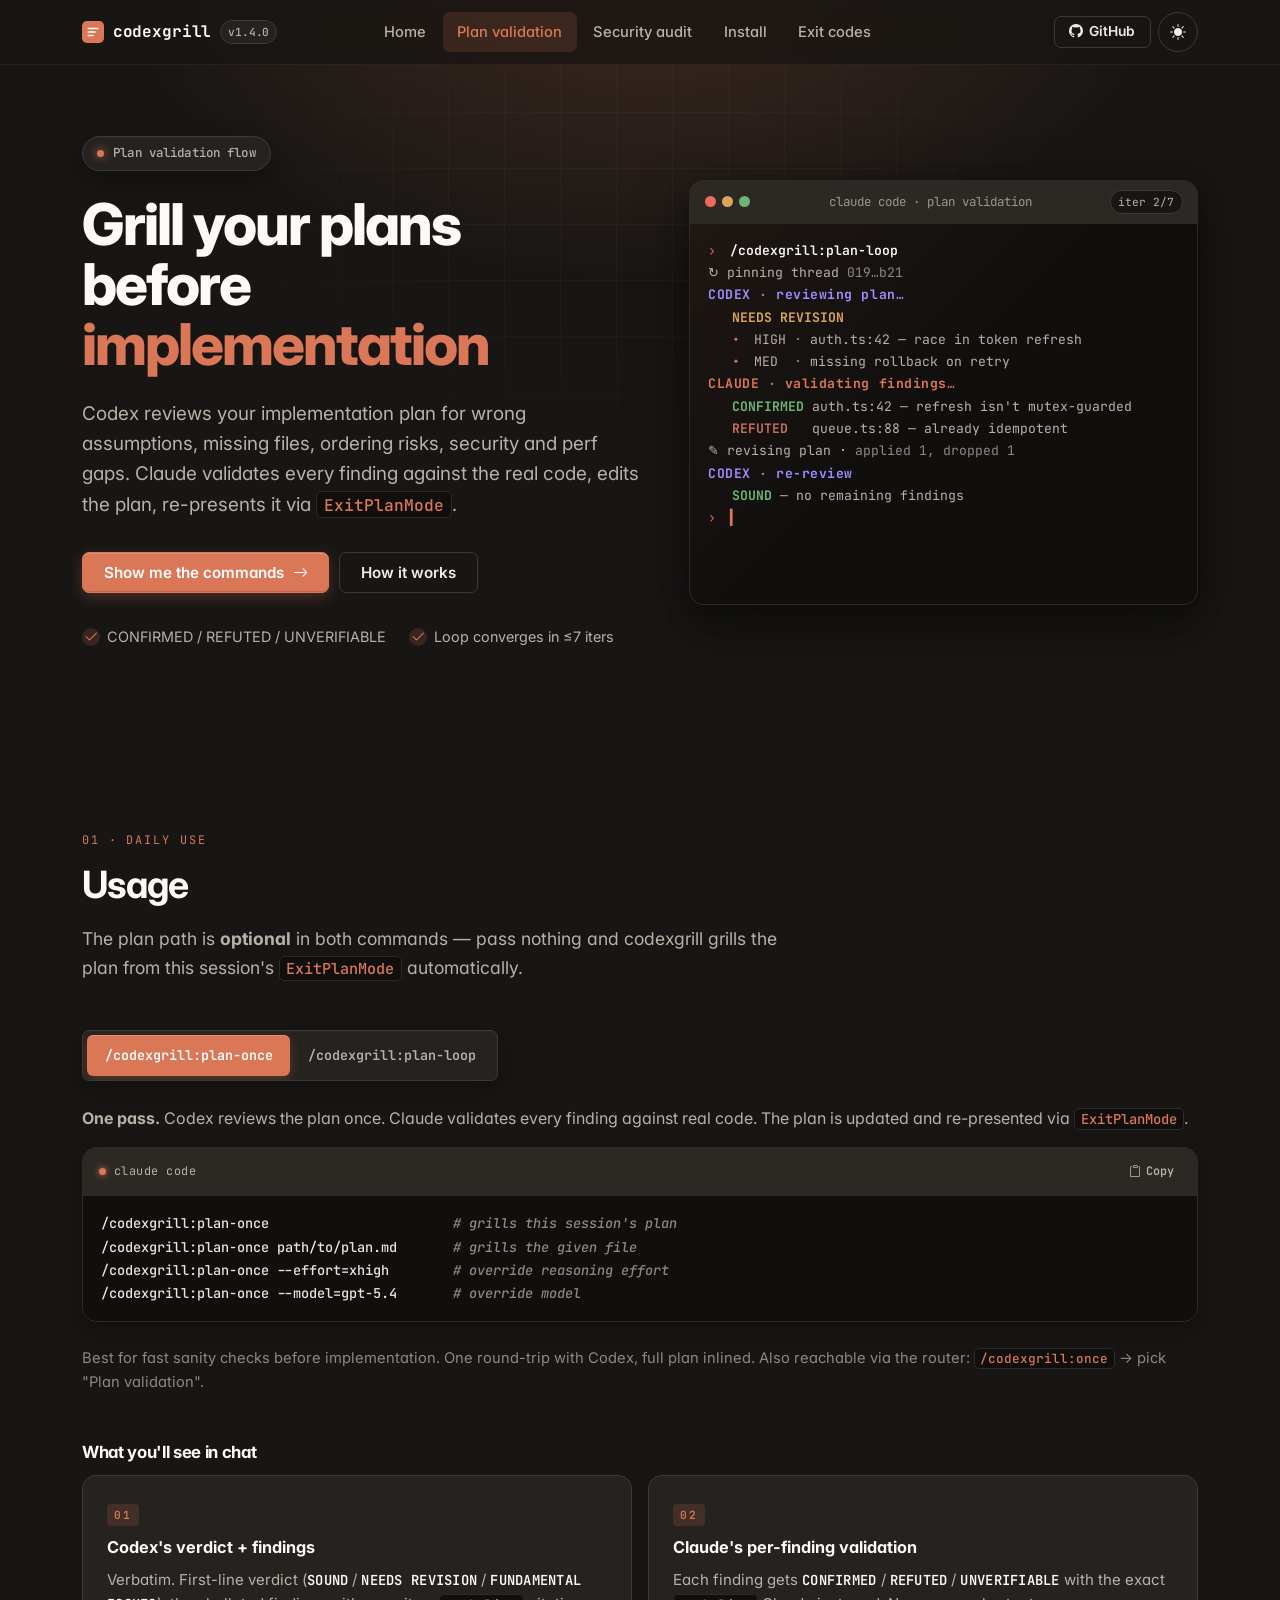
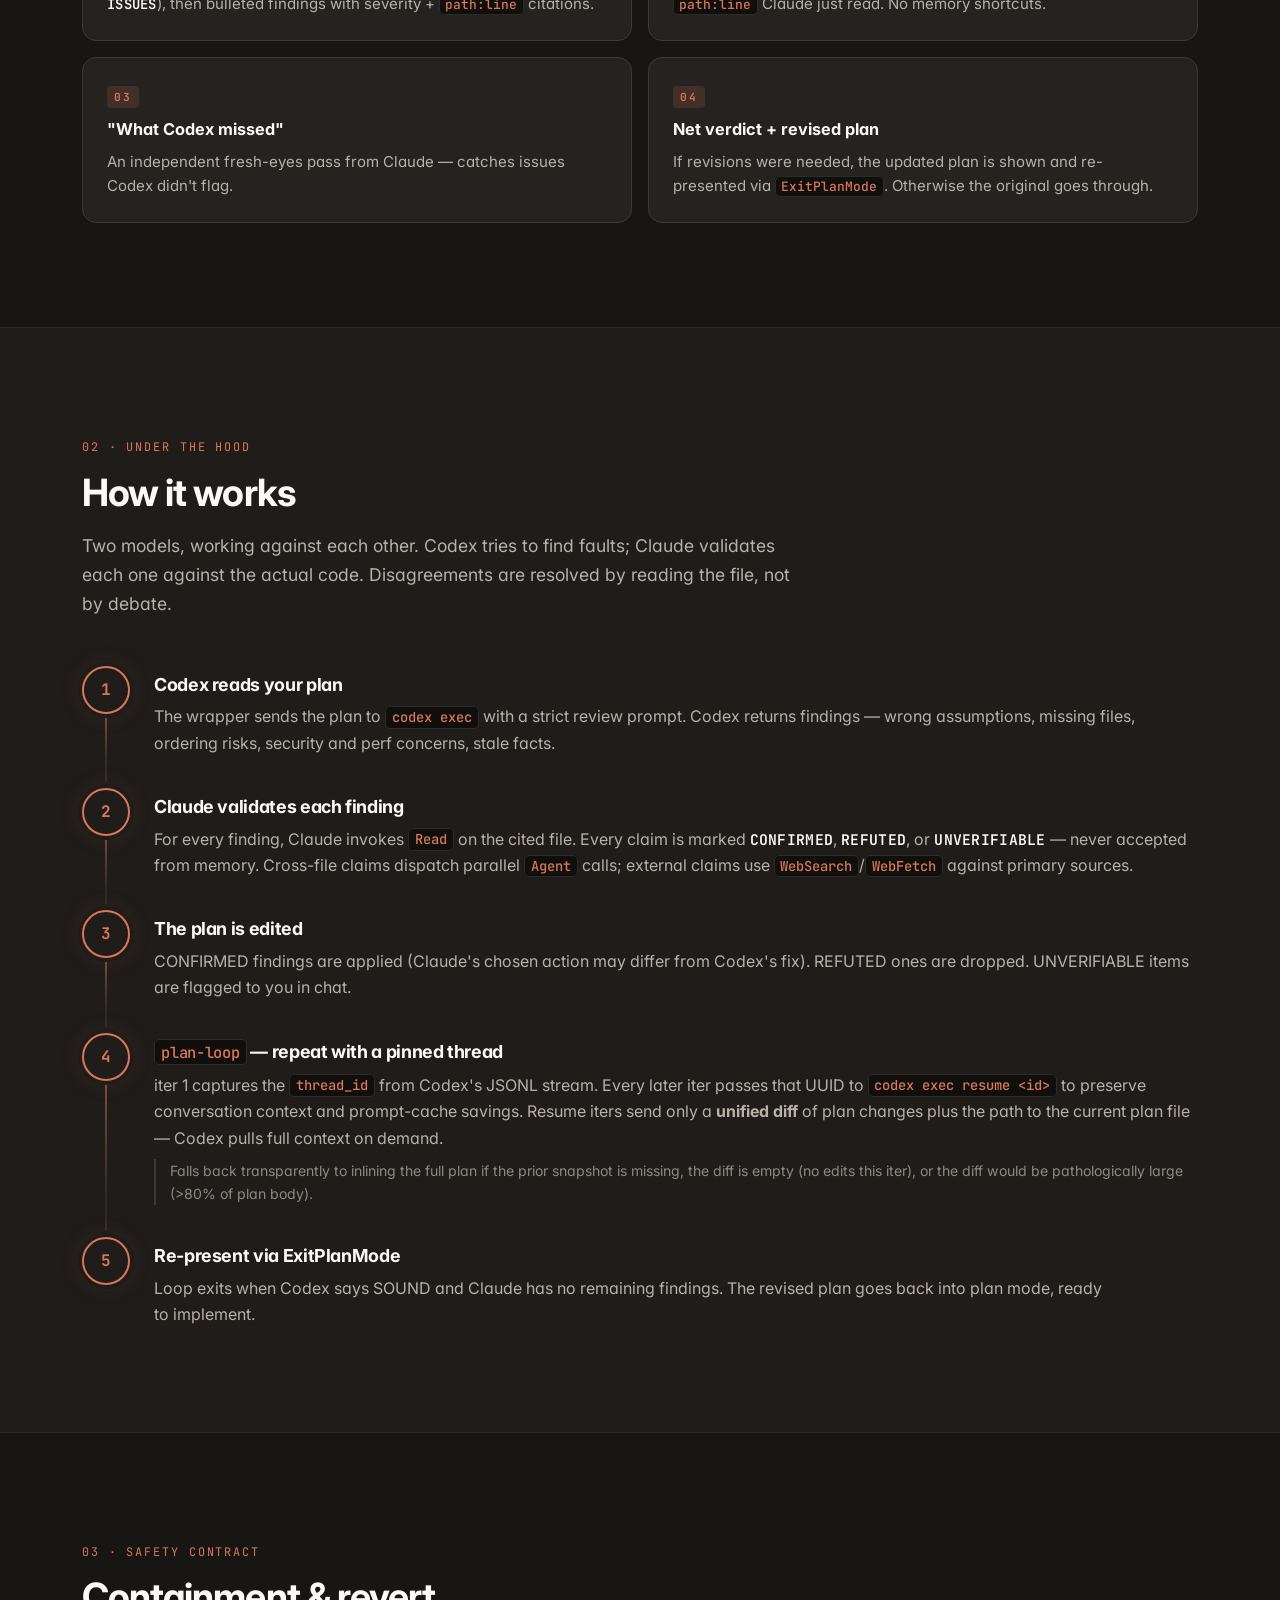
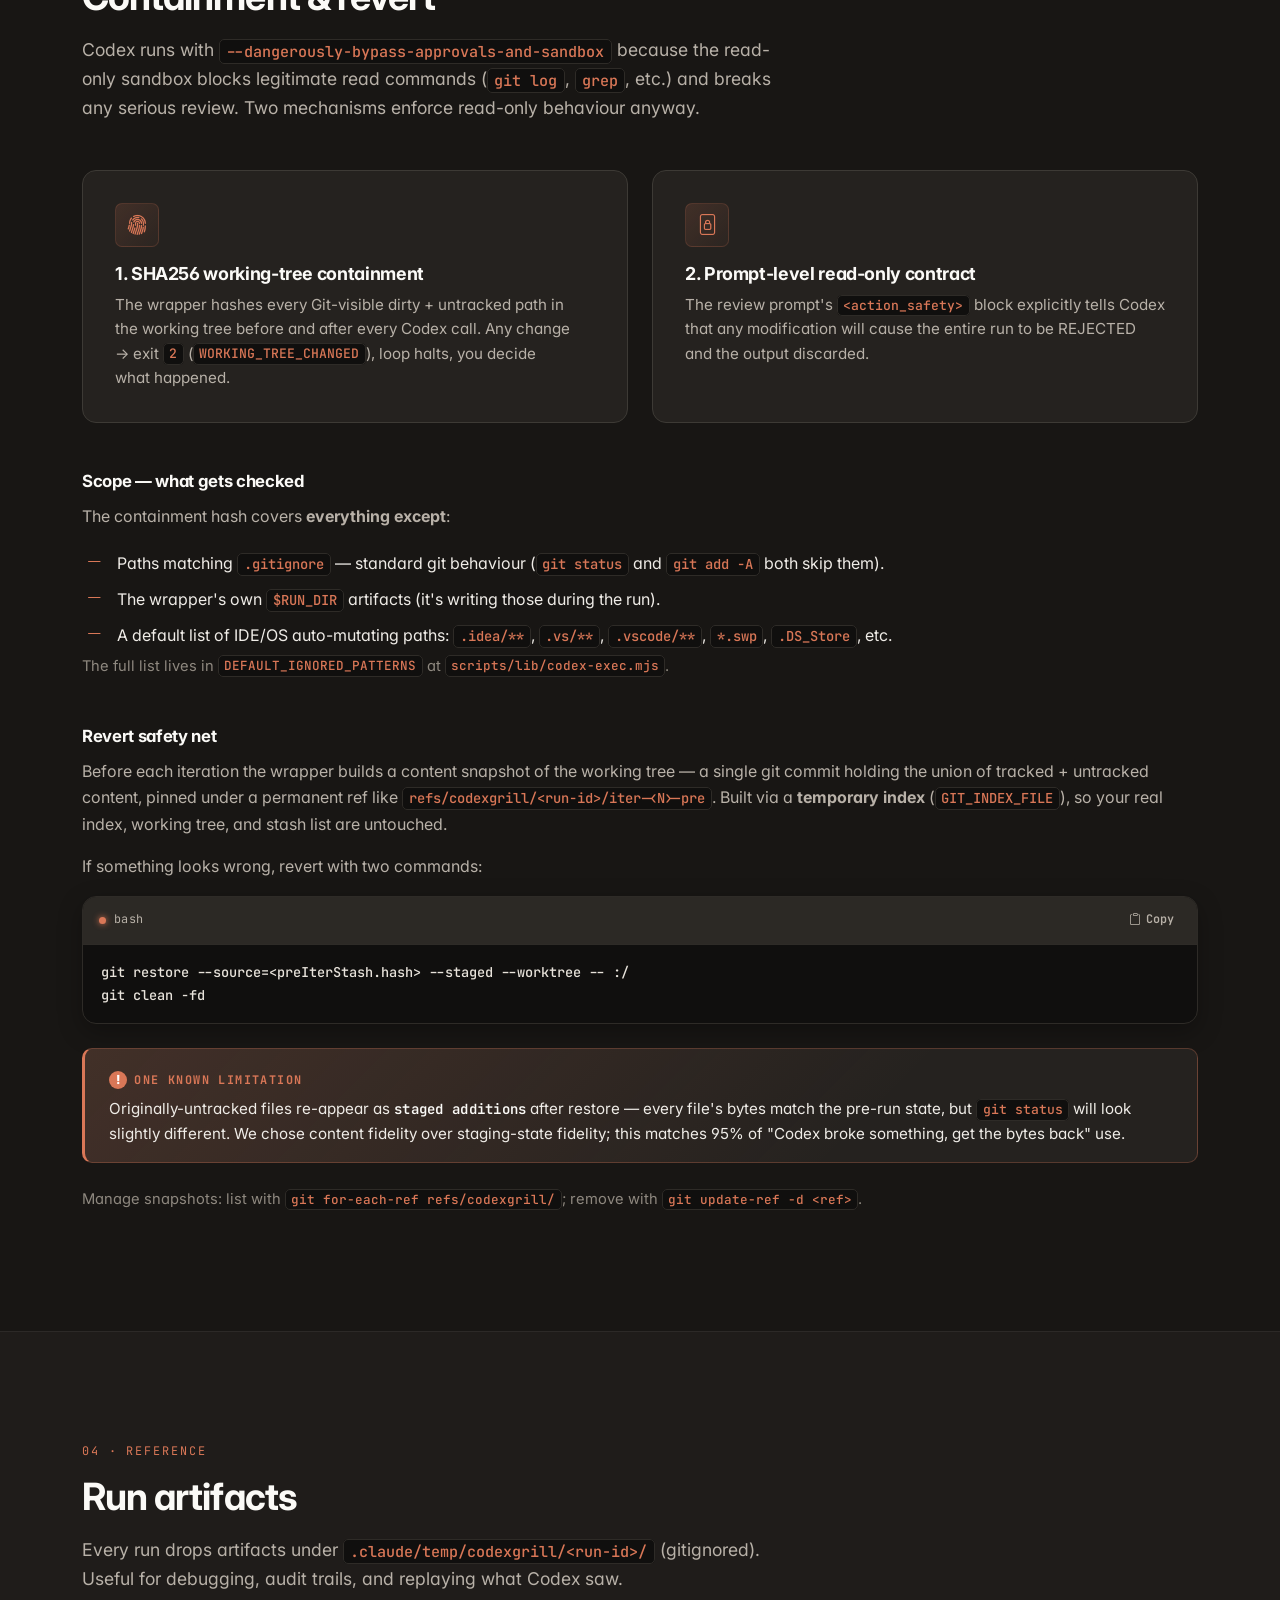
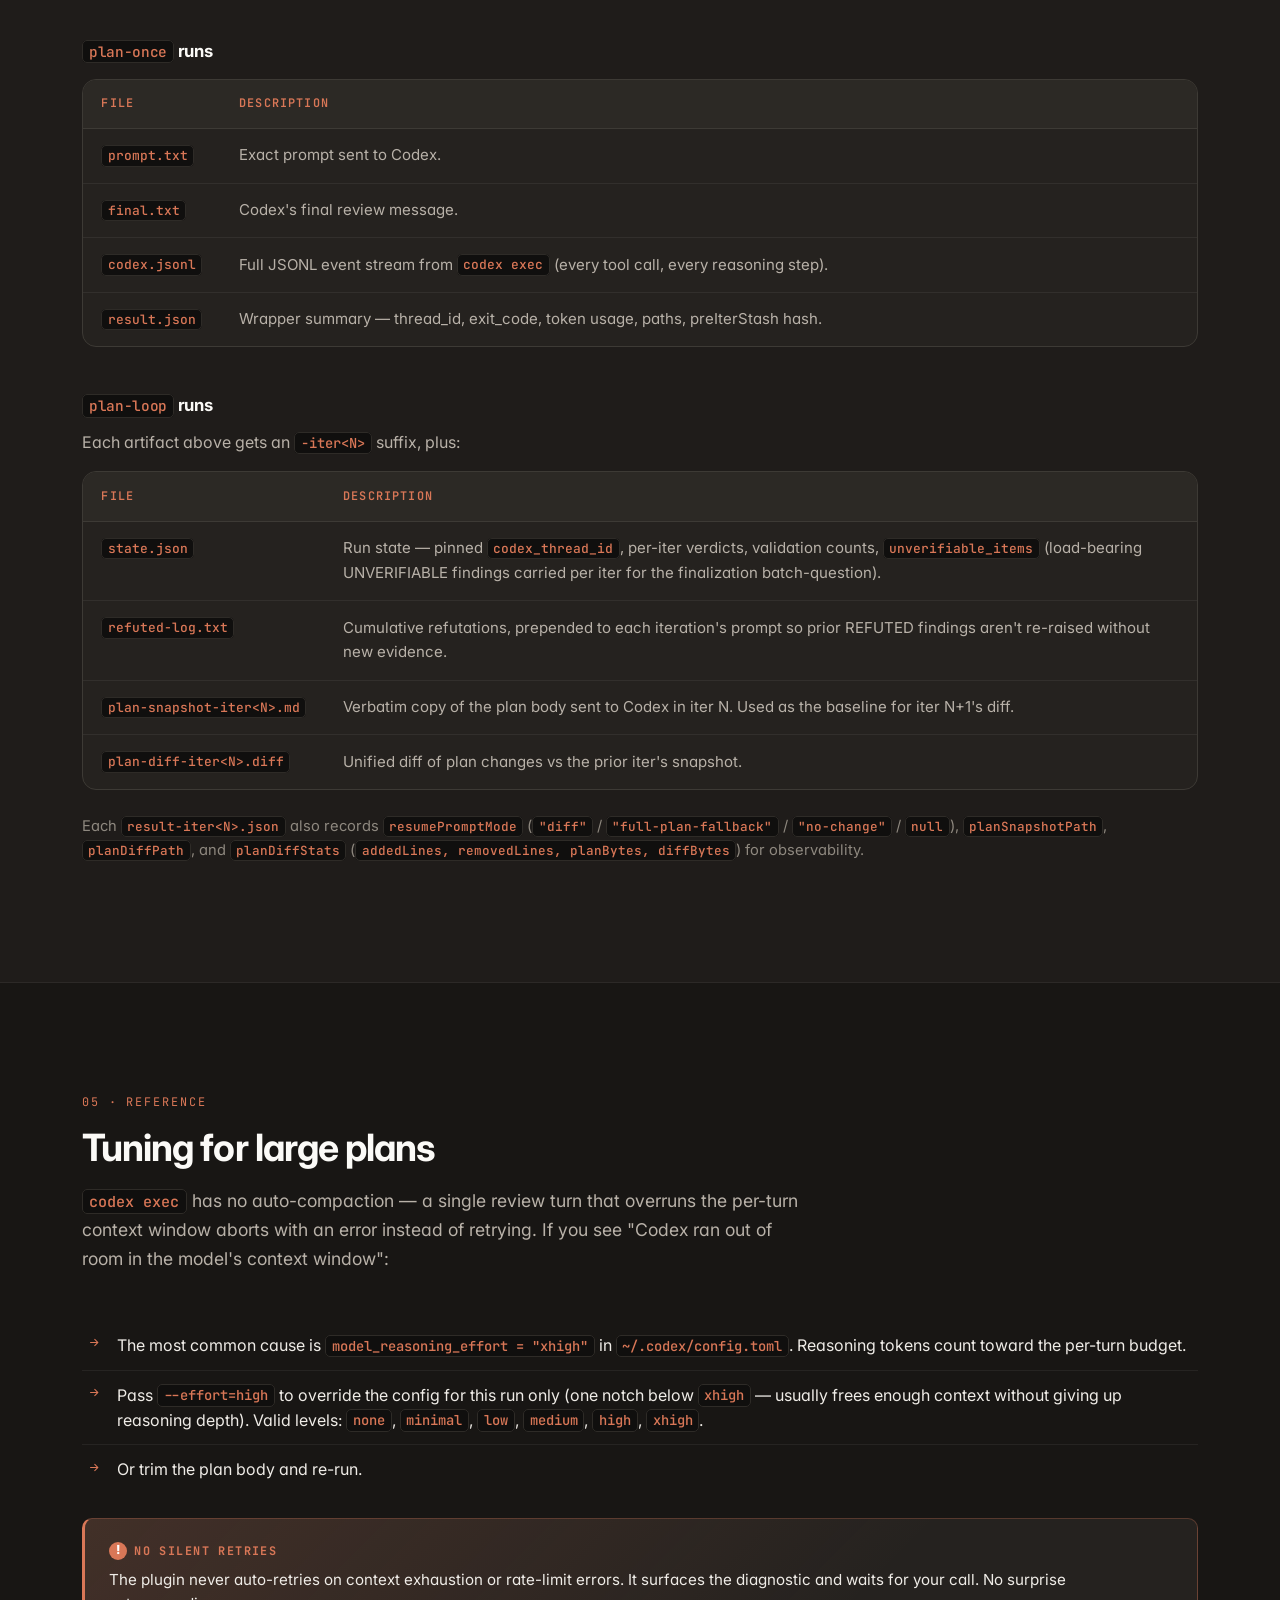
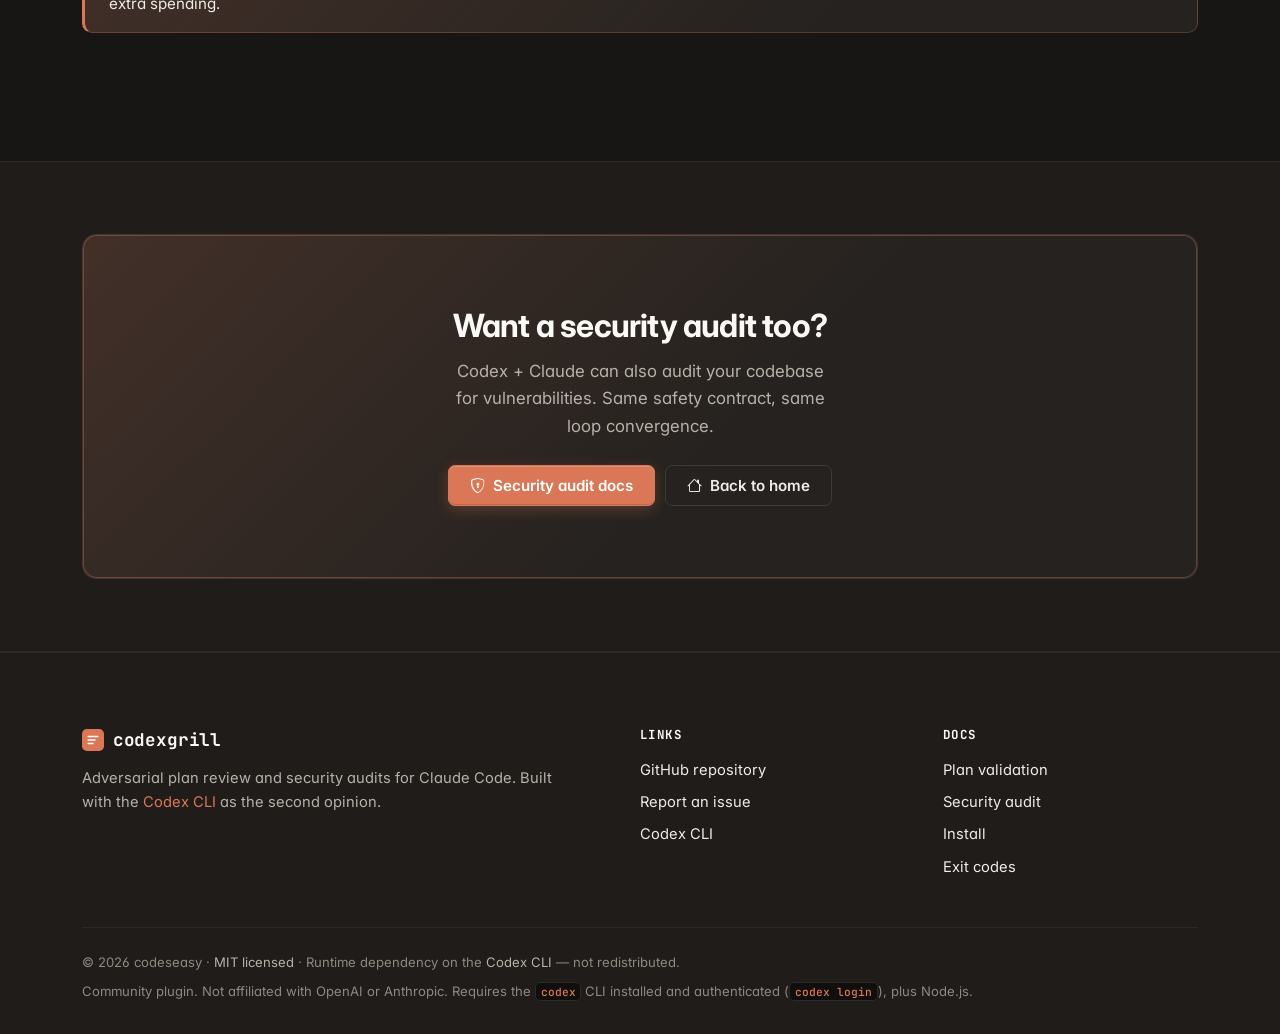
==== docs/plan.html @ b9410323 "chore(release): v1.4.0 — step-tree restructure for cleaner mental model - Bump plugin.json 1.3.0 → 1" ====
<!DOCTYPE html>
<html lang="en" data-theme="dark">
<head>
  <meta charset="UTF-8" />
  <meta name="viewport" content="width=device-width, initial-scale=1.0, viewport-fit=cover" />
  <meta name="theme-color" content="#181614" />

  <title>Plan validation — codexgrill</title>
  <meta name="description" content="Grill your implementation plans with Codex (read-only). Claude validates every finding against the real code before applying it. Two slash commands: /codexgrill:plan-once and /codexgrill:plan-loop." />
  <meta name="keywords" content="claude code, codex, plan review, code review, AI pair programming, adversarial review, plan validation" />
  <meta name="author" content="codeseasy" />
  <meta name="robots" content="index, follow, max-image-preview:large, max-snippet:-1" />
  <link rel="canonical" href="https://codexgrill.com/plan.html" />

  <meta property="og:type" content="article" />
  <meta property="og:url" content="https://codexgrill.com/plan.html" />
  <meta property="og:site_name" content="codexgrill" />
  <meta property="og:title" content="Plan validation — codexgrill" />
  <meta property="og:description" content="Grill your implementation plans with Codex. Claude validates every finding against the real code." />
  <meta property="og:image" content="https://codexgrill.com/assets/og-plan.png" />
  <meta property="og:image:width" content="1200" />
  <meta property="og:image:height" content="630" />
  <meta property="og:image:alt" content="Plan validation — codexgrill. Grill your plans before implementation." />
  <meta property="og:locale" content="en_US" />

  <meta name="twitter:card" content="summary_large_image" />
  <meta name="twitter:title" content="Plan validation — codexgrill" />
  <meta name="twitter:description" content="Grill your implementation plans with Codex. Claude validates every finding against the real code." />
  <meta name="twitter:image" content="https://codexgrill.com/assets/og-plan.png" />
  <meta name="twitter:image:alt" content="Plan validation — codexgrill" />
  <meta name="twitter:site" content="@codeseasy" />

  <link rel="icon" type="image/svg+xml" href="data:image/svg+xml,%3Csvg xmlns='http://www.w3.org/2000/svg' viewBox='0 0 32 32'%3E%3Crect width='32' height='32' rx='7' fill='%23d97757'/%3E%3Cpath d='M9 11h14M9 16h10M9 21h7' stroke='%23fff' stroke-width='2.2' stroke-linecap='round'/%3E%3C/svg%3E" />
  <link rel="apple-touch-icon" href="data:image/svg+xml,%3Csvg xmlns='http://www.w3.org/2000/svg' viewBox='0 0 32 32'%3E%3Crect width='32' height='32' rx='7' fill='%23d97757'/%3E%3Cpath d='M9 11h14M9 16h10M9 21h7' stroke='%23fff' stroke-width='2.2' stroke-linecap='round'/%3E%3C/svg%3E" />

  <link rel="preconnect" href="https://fonts.googleapis.com">
  <link rel="preconnect" href="https://fonts.gstatic.com" crossorigin>
  <link rel="preconnect" href="https://cdn.jsdelivr.net" crossorigin>
  <link href="https://fonts.googleapis.com/css2?family=Inter:wght@400;500;600;700;800&family=JetBrains+Mono:wght@400;500;600;700&display=swap" rel="stylesheet">

  <link rel="stylesheet" href="https://cdn.jsdelivr.net/npm/bootstrap-icons@1.11.3/font/bootstrap-icons.min.css" />
  <link rel="stylesheet" href="./assets/style.css" />

  <!-- Structured data: TechArticle -->
  <script type="application/ld+json">
  {
    "@context": "https://schema.org",
    "@type": "TechArticle",
    "headline": "Plan validation — codexgrill",
    "description": "Grill your implementation plans with Codex (read-only). Claude validates every finding against the real code before applying it.",
    "image": "https://codexgrill.com/assets/og-plan.png",
    "url": "https://codexgrill.com/plan.html",
    "mainEntityOfPage": "https://codexgrill.com/plan.html",
    "datePublished": "2026-05-17",
    "dateModified": "2026-05-26",
    "inLanguage": "en-US",
    "proficiencyLevel": "Expert",
    "author": { "@type": "Organization", "name": "codeseasy", "url": "https://github.com/codeseasy" },
    "publisher": { "@type": "Organization", "name": "codeseasy", "url": "https://github.com/codeseasy" },
    "about": { "@type": "SoftwareApplication", "name": "codexgrill", "url": "https://codexgrill.com/" },
    "keywords": "claude code, codex, plan review, AI pair programming, adversarial review"
  }
  </script>

  <!-- Structured data: Breadcrumb -->
  <script type="application/ld+json">
  {
    "@context": "https://schema.org",
    "@type": "BreadcrumbList",
    "itemListElement": [
      { "@type": "ListItem", "position": 1, "name": "codexgrill", "item": "https://codexgrill.com/" },
      { "@type": "ListItem", "position": 2, "name": "Plan validation", "item": "https://codexgrill.com/plan.html" }
    ]
  }
  </script>

  <!-- Structured data: HowTo (install + use) -->
  <script type="application/ld+json">
  {
    "@context": "https://schema.org",
    "@type": "HowTo",
    "name": "How to validate an implementation plan with codexgrill",
    "description": "Use the /codexgrill:plan-once or /codexgrill:plan-loop slash command inside Claude Code to have Codex grill your plan and Claude validate every finding.",
    "totalTime": "PT2M",
    "step": [
      { "@type": "HowToStep", "name": "Install codexgrill", "text": "From inside Claude Code, run /plugin marketplace add codeseasy/codexgrill, then /plugin install codexgrill@codexgrill, then /reload-plugins." },
      { "@type": "HowToStep", "name": "Grill the plan", "text": "Run /codexgrill:plan-once for a single pass, or /codexgrill:plan-loop to iterate until both models agree the plan is sound." },
      { "@type": "HowToStep", "name": "Review and accept", "text": "Claude validates every finding against the real code and re-presents the revised plan via ExitPlanMode." }
    ]
  }
  </script>
</head>
<body>

<a href="#main" class="skip-link">Skip to main content</a>
<div class="scroll-progress" aria-hidden="true"><span></span></div>

<!-- NAV -->
<nav class="cg-nav" id="nav">
  <div class="container nav-row">
    <a class="cg-brand" href="/" aria-label="codexgrill home">
      <span class="cg-brand-mark" aria-hidden="true">
        <svg viewBox="0 0 32 32" width="22" height="22">
          <rect width="32" height="32" rx="7" fill="currentColor"/>
          <path d="M9 11h14M9 16h10M9 21h7" stroke="#fff" stroke-width="2.2" stroke-linecap="round"/>
        </svg>
      </span>
      <span class="cg-brand-name">codexgrill</span>
      <span class="cg-brand-version">v1.4.0</span>
    </a>

    <ul class="cg-nav-links" id="nav-links">
      <li><a href="/" data-nav="index">Home</a></li>
      <li><a href="/plan.html" data-nav="plan">Plan validation</a></li>
      <li><a href="/security.html" data-nav="security">Security audit</a></li>
      <li><a href="/#install">Install</a></li>
      <li><a href="/#exit-codes">Exit codes</a></li>
    </ul>

    <div class="cg-nav-actions">
      <a class="btn-ghost btn-sm" href="https://github.com/codeseasy/codexgrill" target="_blank" rel="noopener" aria-label="View source on GitHub">
        <i class="bi bi-github" aria-hidden="true"></i>
        <span class="hide-sm">GitHub</span>
      </a>
      <button class="icon-btn" data-theme-toggle aria-label="Toggle theme">
        <i class="bi bi-sun-fill icon-sun" aria-hidden="true"></i>
        <i class="bi bi-moon-stars-fill icon-moon" aria-hidden="true"></i>
      </button>
      <button class="icon-btn nav-menu-btn" id="nav-menu-btn" aria-label="Toggle menu" aria-expanded="false" aria-controls="nav-links">
        <i class="bi bi-list icon-open" aria-hidden="true"></i>
        <i class="bi bi-x-lg icon-close" aria-hidden="true"></i>
      </button>
    </div>
  </div>
</nav>

<main id="main">

<!-- HERO -->
<header id="top" class="hero" aria-labelledby="hero-title">
  <div class="hero-bg" aria-hidden="true">
    <div class="hero-glow"></div>
    <div class="hero-grid"></div>
  </div>

  <div class="container">
    <div class="hero-grid-layout">
      <div class="hero-text">
        <span class="hero-badge">
          <span class="dot" aria-hidden="true"></span>
          <span>Plan validation flow</span>
        </span>
        <h1 class="hero-title" id="hero-title">
          Grill your plans
          <span class="accent-line">before <span class="accent">implementation</span></span>
        </h1>
        <p class="hero-sub">
          Codex reviews your implementation plan for wrong assumptions, missing files, ordering risks,
          security and perf gaps. Claude validates every finding against the real code, edits the plan,
          re-presents it via <code>ExitPlanMode</code>.
        </p>
        <div class="hero-cta">
          <a class="btn-primary" href="#usage">
            <span>Show me the commands</span>
            <i class="bi bi-arrow-right" aria-hidden="true"></i>
          </a>
          <a class="btn-ghost" href="#how-it-works">
            <span>How it works</span>
          </a>
        </div>

        <ul class="hero-checks">
          <li><i class="bi bi-check2" aria-hidden="true"></i>CONFIRMED / REFUTED / UNVERIFIABLE</li>
          <li><i class="bi bi-check2" aria-hidden="true"></i>Loop converges in &le;7 iters</li>
        </ul>
      </div>

      <!-- terminal demo (plan-specific) -->
      <div class="hero-terminal" aria-hidden="true">
        <div class="term">
          <div class="term-bar">
            <span class="term-dots"><i></i><i></i><i></i></span>
            <span class="term-title">claude code · plan validation</span>
            <span class="term-meta">iter 2/7</span>
          </div>
          <div class="term-body">
            <div class="term-line"><span class="term-prompt">›</span> <span class="term-cmd">/codexgrill:plan-loop</span></div>
            <div class="term-line term-out">↻ pinning thread <span class="term-dim">019…b21</span></div>
            <div class="term-line term-out term-tag-codex">CODEX  <span class="term-dim">·</span> reviewing plan…</div>
            <div class="term-line term-out term-indent"><span class="term-warn">NEEDS REVISION</span></div>
            <div class="term-line term-out term-indent"><span class="term-bullet">•</span> HIGH <span class="term-dim">·</span> auth.ts:42 — race in token refresh</div>
            <div class="term-line term-out term-indent"><span class="term-bullet">•</span> MED&nbsp; <span class="term-dim">·</span> missing rollback on retry</div>
            <div class="term-line term-out term-tag-claude">CLAUDE <span class="term-dim">·</span> validating findings…</div>
            <div class="term-line term-out term-indent"><span class="term-ok">CONFIRMED</span> auth.ts:42 — refresh isn't mutex-guarded</div>
            <div class="term-line term-out term-indent"><span class="term-bad">REFUTED</span>&nbsp;&nbsp; queue.ts:88 — already idempotent</div>
            <div class="term-line term-out">✎ revising plan · <span class="term-dim">applied 1, dropped 1</span></div>
            <div class="term-line term-out term-tag-codex">CODEX  <span class="term-dim">·</span> re-review</div>
            <div class="term-line term-out term-indent"><span class="term-ok">SOUND</span> — no remaining findings</div>
            <div class="term-line"><span class="term-prompt">›</span> <span class="term-caret">▍</span></div>
          </div>
        </div>
      </div>
    </div>
  </div>
</header>

<!-- USAGE -->
<section id="usage" class="section" aria-labelledby="usage-title">
  <div class="container">
    <div class="section-head">
      <span class="section-eyebrow">01 · Daily use</span>
      <h2 class="section-title" id="usage-title"><a class="section-anchor" href="#usage">Usage</a></h2>
      <p class="section-lead">
        The plan path is <strong>optional</strong> in both commands — pass nothing and codexgrill grills the plan
        from this session's <code>ExitPlanMode</code> automatically.
      </p>
    </div>

    <div class="cg-tabs" data-tabs="commands" role="tablist">
      <button class="cg-tab-btn active" data-tab-target="once" role="tab" aria-selected="true">/codexgrill:plan-once</button>
      <button class="cg-tab-btn" data-tab-target="loop" role="tab" aria-selected="false">/codexgrill:plan-loop</button>
    </div>

    <div data-tabs-panel-group="commands">
      <div class="cg-tab-panel active" data-tabs-panel="once" role="tabpanel">
        <p class="muted">
          <strong>One pass.</strong> Codex reviews the plan once. Claude validates every finding against real code.
          The plan is updated and re-presented via <code>ExitPlanMode</code>.
        </p>
        <div class="code-block">
          <div class="code-block-header">
            <span class="lang">claude code</span>
            <button class="copy-btn" type="button"><i class="bi bi-clipboard" aria-hidden="true"></i><span class="copy-label">Copy</span></button>
          </div>
<pre><code>/codexgrill:plan-once                       <span class="cmt"># grills this session's plan</span>
/codexgrill:plan-once path/to/plan.md       <span class="cmt"># grills the given file</span>
/codexgrill:plan-once --effort=xhigh        <span class="cmt"># override reasoning effort</span>
/codexgrill:plan-once --model=gpt-5.4       <span class="cmt"># override model</span></code></pre>
        </div>
        <p class="dim small">
          Best for fast sanity checks before implementation. One round-trip with Codex, full plan inlined.
          Also reachable via the router: <code>/codexgrill:once</code> → pick "Plan validation".
        </p>
      </div>

      <div class="cg-tab-panel" data-tabs-panel="loop" role="tabpanel">
        <p class="muted">
          <strong>Iterate until clean.</strong> Loops Codex review + Claude validation + plan edits until both models agree
          the plan is sound, or <code>--max</code> rounds run out.
        </p>
        <div class="code-block">
          <div class="code-block-header">
            <span class="lang">claude code</span>
            <button class="copy-btn" type="button"><i class="bi bi-clipboard" aria-hidden="true"></i><span class="copy-label">Copy</span></button>
          </div>
<pre><code>/codexgrill:plan-loop                       <span class="cmt"># grills this session's plan</span>
/codexgrill:plan-loop path/to/plan.md       <span class="cmt"># grills the given file</span>
/codexgrill:plan-loop --max=10              <span class="cmt"># bump the cap (default 7)</span>
/codexgrill:plan-loop --effort=xhigh        <span class="cmt"># override reasoning effort</span>
/codexgrill:plan-loop --model=gpt-5.4       <span class="cmt"># override model</span></code></pre>
        </div>
        <p class="dim small">
          Pins Codex to one thread (so context + cache are preserved across iters) and sends a
          <strong>unified diff</strong> of plan changes after iter 1 — keeping each later turn small enough for large plans.
          Also reachable via the router: <code>/codexgrill:loop</code> → pick "Plan validation".
        </p>
      </div>
    </div>

    <h3 class="h-sub mt-xl">What you'll see in chat</h3>
    <div class="see-grid">
      <div class="see-card">
        <span class="see-num">01</span>
        <strong>Codex's verdict + findings</strong>
        <p>Verbatim. First-line verdict (<em>SOUND</em> / <em>NEEDS REVISION</em> / <em>FUNDAMENTAL ISSUES</em>), then bulleted findings with severity + <code>path:line</code> citations.</p>
      </div>
      <div class="see-card">
        <span class="see-num">02</span>
        <strong>Claude's per-finding validation</strong>
        <p>Each finding gets <em>CONFIRMED</em> / <em>REFUTED</em> / <em>UNVERIFIABLE</em> with the exact <code>path:line</code> Claude just read. No memory shortcuts.</p>
      </div>
      <div class="see-card">
        <span class="see-num">03</span>
        <strong>"What Codex missed"</strong>
        <p>An independent fresh-eyes pass from Claude — catches issues Codex didn't flag.</p>
      </div>
      <div class="see-card">
        <span class="see-num">04</span>
        <strong>Net verdict + revised plan</strong>
        <p>If revisions were needed, the updated plan is shown and re-presented via <code>ExitPlanMode</code>. Otherwise the original goes through.</p>
      </div>
    </div>
  </div>
</section>

<!-- HOW IT WORKS -->
<section id="how-it-works" class="section section-alt" aria-labelledby="hiw-title">
  <div class="container">
    <div class="section-head">
      <span class="section-eyebrow">02 · Under the hood</span>
      <h2 class="section-title" id="hiw-title"><a class="section-anchor" href="#how-it-works">How it works</a></h2>
      <p class="section-lead">
        Two models, working against each other. Codex tries to find faults; Claude validates each one against the actual code.
        Disagreements are resolved by reading the file, not by debate.
      </p>
    </div>

    <ol class="flow">
      <li class="flow-step">
        <span class="step-num">1</span>
        <div class="step-body">
          <h4>Codex reads your plan</h4>
          <p>The wrapper sends the plan to <code>codex exec</code> with a strict review prompt. Codex returns findings — wrong assumptions, missing files, ordering risks, security and perf concerns, stale facts.</p>
        </div>
      </li>
      <li class="flow-step">
        <span class="step-num">2</span>
        <div class="step-body">
          <h4>Claude validates each finding</h4>
          <p>For every finding, Claude invokes <code>Read</code> on the cited file. Every claim is marked <em>CONFIRMED</em>, <em>REFUTED</em>, or <em>UNVERIFIABLE</em> — never accepted from memory. Cross-file claims dispatch parallel <code>Agent</code> calls; external claims use <code>WebSearch</code>/<code>WebFetch</code> against primary sources.</p>
        </div>
      </li>
      <li class="flow-step">
        <span class="step-num">3</span>
        <div class="step-body">
          <h4>The plan is edited</h4>
          <p>CONFIRMED findings are applied (Claude's chosen action may differ from Codex's fix). REFUTED ones are dropped. UNVERIFIABLE items are flagged to you in chat.</p>
        </div>
      </li>
      <li class="flow-step">
        <span class="step-num">4</span>
        <div class="step-body">
          <h4><code>plan-loop</code> — repeat with a pinned thread</h4>
          <p>iter 1 captures the <code>thread_id</code> from Codex's JSONL stream. Every later iter passes that UUID to <code>codex exec resume &lt;id&gt;</code> to preserve conversation context and prompt-cache savings. Resume iters send only a <strong>unified diff</strong> of plan changes plus the path to the current plan file — Codex pulls full context on demand.</p>
          <p class="footnote">
            Falls back transparently to inlining the full plan if the prior snapshot is missing, the diff is empty (no edits this iter), or the diff would be pathologically large (&gt;80% of plan body).
          </p>
        </div>
      </li>
      <li class="flow-step">
        <span class="step-num">5</span>
        <div class="step-body">
          <h4>Re-present via ExitPlanMode</h4>
          <p>Loop exits when Codex says SOUND and Claude has no remaining findings. The revised plan goes back into plan mode, ready to implement.</p>
        </div>
      </li>
    </ol>
  </div>
</section>

<!-- SAFETY -->
<section id="safety" class="section" aria-labelledby="safety-title">
  <div class="container">
    <div class="section-head">
      <span class="section-eyebrow">03 · Safety contract</span>
      <h2 class="section-title" id="safety-title"><a class="section-anchor" href="#safety">Containment &amp; revert</a></h2>
      <p class="section-lead">
        Codex runs with <code>--dangerously-bypass-approvals-and-sandbox</code> because the read-only sandbox blocks
        legitimate read commands (<code>git log</code>, <code>grep</code>, etc.) and breaks any serious review.
        Two mechanisms enforce read-only behaviour anyway.
      </p>
    </div>

    <div class="safety-grid">
      <div class="feature-card">
        <span class="icon-pill"><i class="bi bi-fingerprint" aria-hidden="true"></i></span>
        <h3>1. SHA256 working-tree containment</h3>
        <p>The wrapper hashes every Git-visible dirty + untracked path in the working tree before and after every Codex call. Any change → exit <code>2</code> (<code>WORKING_TREE_CHANGED</code>), loop halts, you decide what happened.</p>
      </div>
      <div class="feature-card">
        <span class="icon-pill"><i class="bi bi-file-lock" aria-hidden="true"></i></span>
        <h3>2. Prompt-level read-only contract</h3>
        <p>The review prompt's <code>&lt;action_safety&gt;</code> block explicitly tells Codex that any modification will cause the entire run to be REJECTED and the output discarded.</p>
      </div>
    </div>

    <h3 class="h-sub mt-xl">Scope — what gets checked</h3>
    <p class="muted">The containment hash covers <strong>everything except</strong>:</p>
    <ul class="check-list compact">
      <li><i class="bi bi-dash-lg" aria-hidden="true"></i><div>Paths matching <code>.gitignore</code> — standard git behaviour (<code>git status</code> and <code>git add -A</code> both skip them).</div></li>
      <li><i class="bi bi-dash-lg" aria-hidden="true"></i><div>The wrapper's own <code>$RUN_DIR</code> artifacts (it's writing those during the run).</div></li>
      <li><i class="bi bi-dash-lg" aria-hidden="true"></i><div>A default list of IDE/OS auto-mutating paths: <code>.idea/**</code>, <code>.vs/**</code>, <code>.vscode/**</code>, <code>*.swp</code>, <code>.DS_Store</code>, etc.</div></li>
    </ul>
    <p class="dim small">
      The full list lives in <code>DEFAULT_IGNORED_PATTERNS</code> at <code>scripts/lib/codex-exec.mjs</code>.
    </p>

    <h3 class="h-sub mt-xl">Revert safety net</h3>
    <p class="muted">
      Before each iteration the wrapper builds a content snapshot of the working tree — a single git commit holding
      the union of tracked + untracked content, pinned under a permanent ref like
      <code>refs/codexgrill/&lt;run-id&gt;/iter-&lt;N&gt;-pre</code>. Built via a <strong>temporary index</strong>
      (<code>GIT_INDEX_FILE</code>), so your real index, working tree, and stash list are untouched.
    </p>
    <p class="muted">If something looks wrong, revert with two commands:</p>
    <div class="code-block">
      <div class="code-block-header">
        <span class="lang">bash</span>
        <button class="copy-btn" type="button"><i class="bi bi-clipboard" aria-hidden="true"></i><span class="copy-label">Copy</span></button>
      </div>
<pre><code>git restore --source=&lt;preIterStash.hash&gt; --staged --worktree -- :/
git clean -fd</code></pre>
    </div>
    <div class="callout">
      <h5>One known limitation</h5>
      <p>Originally-untracked files re-appear as <em>staged additions</em> after restore — every file's bytes match the pre-run state, but <code>git status</code> will look slightly different. We chose content fidelity over staging-state fidelity; this matches 95% of "Codex broke something, get the bytes back" use.</p>
    </div>

    <p class="dim small mt-l">
      Manage snapshots: list with <code>git for-each-ref refs/codexgrill/</code>; remove with
      <code>git update-ref -d &lt;ref&gt;</code>.
    </p>
  </div>
</section>

<!-- ARTIFACTS -->
<section id="artifacts" class="section section-alt">
  <div class="container">
    <div class="section-head">
      <span class="section-eyebrow">04 · Reference</span>
      <h2 class="section-title"><a class="section-anchor" href="#artifacts">Run artifacts</a></h2>
      <p class="section-lead">
        Every run drops artifacts under <code>.claude/temp/codexgrill/&lt;run-id&gt;/</code> (gitignored).
        Useful for debugging, audit trails, and replaying what Codex saw.
      </p>
    </div>

    <h3 class="h-sub"><code>plan-once</code> runs</h3>
    <div class="table-wrap">
      <table class="cg-table">
        <thead><tr><th>file</th><th>description</th></tr></thead>
        <tbody>
          <tr><td><code>prompt.txt</code></td><td>Exact prompt sent to Codex.</td></tr>
          <tr><td><code>final.txt</code></td><td>Codex's final review message.</td></tr>
          <tr><td><code>codex.jsonl</code></td><td>Full JSONL event stream from <code>codex exec</code> (every tool call, every reasoning step).</td></tr>
          <tr><td><code>result.json</code></td><td>Wrapper summary — thread_id, exit_code, token usage, paths, preIterStash hash.</td></tr>
        </tbody>
      </table>
    </div>

    <h3 class="h-sub mt-xl"><code>plan-loop</code> runs</h3>
    <p class="muted">Each artifact above gets an <code>-iter&lt;N&gt;</code> suffix, plus:</p>
    <div class="table-wrap">
      <table class="cg-table">
        <thead><tr><th>file</th><th>description</th></tr></thead>
        <tbody>
          <tr><td><code>state.json</code></td><td>Run state — pinned <code>codex_thread_id</code>, per-iter verdicts, validation counts, <code>unverifiable_items</code> (load-bearing UNVERIFIABLE findings carried per iter for the finalization batch-question).</td></tr>
          <tr><td><code>refuted-log.txt</code></td><td>Cumulative refutations, prepended to each iteration's prompt so prior REFUTED findings aren't re-raised without new evidence.</td></tr>
          <tr><td><code>plan-snapshot-iter&lt;N&gt;.md</code></td><td>Verbatim copy of the plan body sent to Codex in iter N. Used as the baseline for iter N+1's diff.</td></tr>
          <tr><td><code>plan-diff-iter&lt;N&gt;.diff</code></td><td>Unified diff of plan changes vs the prior iter's snapshot.</td></tr>
        </tbody>
      </table>
    </div>

    <p class="dim small mt-l">
      Each <code>result-iter&lt;N&gt;.json</code> also records <code>resumePromptMode</code>
      (<code>"diff"</code> / <code>"full-plan-fallback"</code> / <code>"no-change"</code> / <code>null</code>),
      <code>planSnapshotPath</code>, <code>planDiffPath</code>, and <code>planDiffStats</code>
      (<code>addedLines, removedLines, planBytes, diffBytes</code>) for observability.
    </p>
  </div>
</section>

<!-- TUNING -->
<section id="tuning" class="section">
  <div class="container">
    <div class="section-head">
      <span class="section-eyebrow">05 · Reference</span>
      <h2 class="section-title"><a class="section-anchor" href="#tuning">Tuning for large plans</a></h2>
      <p class="section-lead">
        <code>codex exec</code> has no auto-compaction — a single review turn that overruns the per-turn context window
        aborts with an error instead of retrying. If you see &quot;Codex ran out of room in the model's context window&quot;:
      </p>
    </div>

    <ul class="check-list">
      <li><i class="bi bi-arrow-right-short" aria-hidden="true"></i><div>The most common cause is <code>model_reasoning_effort = "xhigh"</code> in <code>~/.codex/config.toml</code>. Reasoning tokens count toward the per-turn budget.</div></li>
      <li><i class="bi bi-arrow-right-short" aria-hidden="true"></i><div>Pass <code>--effort=high</code> to override the config for this run only (one notch below <code>xhigh</code> — usually frees enough context without giving up reasoning depth). Valid levels: <code>none</code>, <code>minimal</code>, <code>low</code>, <code>medium</code>, <code>high</code>, <code>xhigh</code>.</div></li>
      <li><i class="bi bi-arrow-right-short" aria-hidden="true"></i><div>Or trim the plan body and re-run.</div></li>
    </ul>

    <div class="callout">
      <h5>No silent retries</h5>
      <p>The plugin never auto-retries on context exhaustion or rate-limit errors. It surfaces the diagnostic and waits for your call. No surprise extra spending.</p>
    </div>
  </div>
</section>

<!-- CTA -->
<section class="section section-cta section-alt" aria-label="Try security audit">
  <div class="container">
    <div class="cta-card">
      <h2>Want a security audit too?</h2>
      <p>Codex + Claude can also audit your codebase for vulnerabilities. Same safety contract, same loop convergence.</p>
      <div class="hero-cta">
        <a class="btn-primary" href="/security.html">
          <i class="bi bi-shield-lock" aria-hidden="true"></i>
          <span>Security audit docs</span>
        </a>
        <a class="btn-ghost" href="/">
          <i class="bi bi-house" aria-hidden="true"></i>
          <span>Back to home</span>
        </a>
      </div>
    </div>
  </div>
</section>

</main>

<footer class="cg-footer" role="contentinfo">
  <div class="container">
    <div class="footer-grid">
      <div class="footer-brand">
        <div class="cg-brand">
          <span class="cg-brand-mark" aria-hidden="true">
            <svg viewBox="0 0 32 32" width="22" height="22">
              <rect width="32" height="32" rx="7" fill="currentColor"/>
              <path d="M9 11h14M9 16h10M9 21h7" stroke="#fff" stroke-width="2.2" stroke-linecap="round"/>
            </svg>
          </span>
          <span class="cg-brand-name">codexgrill</span>
        </div>
        <p class="muted">
          Adversarial plan review and security audits for Claude Code. Built with the
          <a href="https://github.com/openai/codex" target="_blank" rel="noopener">Codex CLI</a> as the second opinion.
        </p>
      </div>
      <div class="footer-col">
        <strong>Links</strong>
        <ul>
          <li><a href="https://github.com/codeseasy/codexgrill" target="_blank" rel="noopener">GitHub repository</a></li>
          <li><a href="https://github.com/codeseasy/codexgrill/issues" target="_blank" rel="noopener">Report an issue</a></li>
          <li><a href="https://github.com/openai/codex" target="_blank" rel="noopener">Codex CLI</a></li>
        </ul>
      </div>
      <div class="footer-col">
        <strong>Docs</strong>
        <ul>
          <li><a href="/plan.html">Plan validation</a></li>
          <li><a href="/security.html">Security audit</a></li>
          <li><a href="/#install">Install</a></li>
          <li><a href="/#exit-codes">Exit codes</a></li>
        </ul>
      </div>
    </div>

    <div class="footer-disclaimer">
      <p>
        © <span data-year>2026</span> codeseasy ·
        <a href="https://github.com/codeseasy/codexgrill/blob/main/LICENSE" target="_blank" rel="noopener">MIT licensed</a> ·
        Runtime dependency on the <a href="https://github.com/openai/codex" target="_blank" rel="noopener">Codex CLI</a> — not redistributed.
      </p>
      <p class="dim">
        Community plugin. Not affiliated with OpenAI or Anthropic. Requires the
        <code>codex</code> CLI installed and authenticated (<code>codex login</code>), plus Node.js.
      </p>
    </div>
  </div>
</footer>

<script src="./assets/app.js"></script>
</body>
</html>
---- docs/assets/style.css ----
/* ============================================================
   codexgrill — site styles
   Self-contained (no Bootstrap CSS). Mobile-first.
   ============================================================ */

/* ---------- design tokens ---------- */
:root {
  /* warm orange family (Claude Code) */
  --cg-orange:        #d97757;
  --cg-orange-hover:  #c2654a;
  --cg-orange-soft:   #e9a484;
  --cg-orange-glow:   rgba(217, 119, 87, 0.16);
  --cg-orange-shadow: rgba(217, 119, 87, 0.28);

  /* semantic */
  --cg-ok:   #6cb573;
  --cg-warn: #d9a557;
  --cg-bad:  #c46c5e;

  --cg-font-sans: 'Inter', -apple-system, BlinkMacSystemFont, 'Segoe UI', system-ui, sans-serif;
  --cg-font-mono: 'JetBrains Mono', 'SF Mono', Menlo, Consolas, monospace;

  /* spacing scale */
  --space-1: 0.25rem;
  --space-2: 0.5rem;
  --space-3: 0.75rem;
  --space-4: 1rem;
  --space-5: 1.5rem;
  --space-6: 2rem;
  --space-7: 3rem;
  --space-8: 4.5rem;
  --space-9: 6.5rem;

  --radius:    14px;
  --radius-md: 10px;
  --radius-sm: 7px;

  --ease: cubic-bezier(0.4, 0, 0.2, 1);

  --nav-h: 64px;
  --container: 1180px;
}

/* dark (default) */
[data-theme="dark"] {
  --bg:           #181614;
  --bg-2:         #1f1c1a;
  --bg-3:         #25221f;
  --surface:      #25221f;
  --surface-2:    #2c2925;
  --surface-3:    #34302b;

  --fg:           #efece7;
  --fg-strong:    #fbfaf7;
  --fg-muted:     #b8b1a8;  /* lifted for ~9:1 on bg */
  --fg-dim:       #8e887f;  /* lifted for ~5.2:1 on bg */

  --border:       #3d3a35;
  --border-strong: #4a4641;
  --border-soft:  rgba(255,255,255,0.07);
  --hairline:     rgba(255,255,255,0.06);

  --code-bg:      #100f0e;
  --code-border:  #2e2b27;
  --code-fg:      #e8e3db;

  --nav-bg:       rgba(24, 22, 20, 0.82);
  --hero-glow:    radial-gradient(60% 70% at 50% -10%, rgba(217,119,87,0.22), transparent 70%);
  --hero-grid-color: rgba(255,255,255,0.028);
  --shadow-card:  0 1px 0 rgba(255,255,255,0.02) inset, 0 8px 24px rgba(0,0,0,0.28);
  --shadow-lift:  0 12px 32px rgba(0,0,0,0.4);
  --focus-ring:   0 0 0 3px rgba(217,119,87,0.4);
}

/* light */
[data-theme="light"] {
  --bg:           #fdfbf8;
  --bg-2:         #f6f3ed;
  --bg-3:         #f0ece4;
  --surface:      #ffffff;
  --surface-2:    #f6f3ed;
  --surface-3:    #f0ece4;

  --fg:           #2b2723;
  --fg-strong:    #14110f;
  --fg-muted:     #5a5650;  /* lifted for stronger read */
  --fg-dim:       #7d7972;

  --border:       #e2dccf;
  --border-strong: #d3ccbd;
  --border-soft:  rgba(0,0,0,0.07);
  --hairline:     rgba(0,0,0,0.06);

  --code-bg:      #f5f1ea;
  --code-border:  #e2dccf;
  --code-fg:      #2b2723;

  --nav-bg:       rgba(253, 251, 248, 0.85);
  --hero-glow:    radial-gradient(60% 70% at 50% -10%, rgba(217,119,87,0.16), transparent 70%);
  --hero-grid-color: rgba(0,0,0,0.04);
  --shadow-card:  0 1px 2px rgba(0,0,0,0.04), 0 8px 24px rgba(0,0,0,0.06);
  --shadow-lift:  0 14px 38px rgba(0,0,0,0.10);
  --focus-ring:   0 0 0 3px rgba(217,119,87,0.35);
}

/* ============================================================
   RESET
   ============================================================ */
*, *::before, *::after { box-sizing: border-box; }
html { -webkit-text-size-adjust: 100%; scroll-behavior: smooth; scroll-padding-top: calc(var(--nav-h) + 12px); }
body {
  margin: 0;
  font-family: var(--cg-font-sans);
  font-size: 16px;
  line-height: 1.65;
  color: var(--fg);
  background: var(--bg);
  -webkit-font-smoothing: antialiased;
  -moz-osx-font-smoothing: grayscale;
  font-feature-settings: "cv11", "ss01";
  text-rendering: optimizeLegibility;
  overflow-x: hidden;
}

/* skip-link (a11y / SEO) */
.skip-link {
  position: absolute;
  left: 0; top: 0;
  padding: 0.7rem 1rem;
  background: var(--cg-orange);
  color: #fff;
  font-weight: 600;
  font-size: 0.92rem;
  border-radius: 0 0 var(--radius-sm) 0;
  z-index: 9999;
  transform: translateY(-110%);
  transition: transform 0.18s var(--ease);
  text-decoration: none;
}
.skip-link:focus-visible {
  transform: translateY(0);
  outline: none;
  color: #fff;
}
img, svg { display: block; max-width: 100%; }
a { color: var(--cg-orange); text-decoration: none; transition: color .15s var(--ease); }
a:hover { color: var(--cg-orange-hover); }
button { font: inherit; cursor: pointer; }
ul { padding: 0; margin: 0; list-style: none; }

/* ---------- focus ---------- */
:focus { outline: none; }
:focus-visible {
  outline: none;
  box-shadow: var(--focus-ring);
  border-radius: var(--radius-sm);
}
a:focus-visible, button:focus-visible {
  box-shadow: var(--focus-ring);
}

/* container */
.container {
  width: 100%;
  max-width: var(--container);
  margin: 0 auto;
  padding: 0 var(--space-5);
}
@media (min-width: 768px) {
  .container { padding: 0 var(--space-6); }
}

/* ============================================================
   TYPE
   ============================================================ */
h1, h2, h3, h4, h5 {
  font-weight: 700;
  letter-spacing: -0.02em;
  line-height: 1.2;
  color: var(--fg-strong);
  margin: 0 0 var(--space-4);
}
h2 { font-size: clamp(1.7rem, 3.2vw, 2.35rem); letter-spacing: -0.025em; }
h3 { font-size: clamp(1.15rem, 2vw, 1.4rem); }
h4 { font-size: 1.075rem; }
p  { margin: 0 0 var(--space-4); text-wrap: pretty; }

.h-sub { font-size: 1.05rem; margin: var(--space-6) 0 var(--space-3); }
.muted { color: var(--fg-muted); }
.dim   { color: var(--fg-dim); }
.small { font-size: 0.92rem; }
.mt-l  { margin-top: var(--space-5); }
.mt-xl { margin-top: var(--space-7); }
.hide-sm { display: inline; }
@media (max-width: 520px) { .hide-sm { display: none; } }

code, kbd, pre, samp { font-family: var(--cg-font-mono); }

:not(pre) > code {
  background: var(--code-bg);
  border: 1px solid var(--code-border);
  color: var(--cg-orange);
  padding: 0.1em 0.42em;
  border-radius: 5px;
  font-size: 0.86em;
  font-weight: 500;
  word-break: break-word;
  line-height: 1.5;
}

em {
  font-style: normal;
  font-weight: 600;
  color: var(--fg-strong);
  font-family: var(--cg-font-mono);
  font-size: 0.92em;
  letter-spacing: 0.02em;
}

/* anchor heading */
.section-anchor { color: inherit; text-decoration: none; position: relative; }
.section-anchor::after {
  content: "#";
  position: absolute; left: -0.85em; top: 0;
  color: var(--cg-orange); opacity: 0;
  transition: opacity 0.15s var(--ease);
  font-weight: 700;
}
.section-anchor:hover::after { opacity: 0.55; }
@media (max-width: 768px) { .section-anchor::after { display: none; } }

/* ============================================================
   SCROLL PROGRESS
   ============================================================ */
.scroll-progress {
  position: fixed; top: 0; left: 0; right: 0;
  height: 2px; z-index: 1000;
  background: transparent; pointer-events: none;
}
.scroll-progress span {
  display: block; height: 100%; width: 0%;
  background: linear-gradient(90deg, var(--cg-orange), var(--cg-orange-soft));
  transition: width 0.1s linear;
}

/* ============================================================
   NAV
   ============================================================ */
.cg-nav {
  position: fixed; top: 0; left: 0; right: 0; z-index: 100;
  background: var(--nav-bg);
  backdrop-filter: saturate(180%) blur(14px);
  -webkit-backdrop-filter: saturate(180%) blur(14px);
  border-bottom: 1px solid var(--hairline);
  transition: border-color .25s var(--ease), background .25s var(--ease);
}
.cg-nav.scrolled { border-bottom-color: var(--border-soft); }

.nav-row {
  height: var(--nav-h);
  display: flex; align-items: center;
  gap: var(--space-4);
}
.cg-brand {
  display: inline-flex; align-items: center; gap: 0.55rem;
  color: var(--fg-strong);
  font-family: var(--cg-font-mono);
  font-weight: 700;
  font-size: 1rem;
  letter-spacing: -0.01em;
  white-space: nowrap;
}
.cg-brand:hover { color: var(--cg-orange); }
.cg-brand-mark { color: var(--cg-orange); display: inline-flex; }
.cg-brand-name { color: inherit; }
.cg-brand-version {
  font-size: 0.7rem; font-weight: 500;
  padding: 0.12rem 0.45rem;
  border: 1px solid var(--border);
  border-radius: 999px;
  color: var(--fg-muted);
  background: var(--surface);
}
@media (max-width: 480px) { .cg-brand-version { display: none; } }

.cg-nav-links {
  display: flex; align-items: center; gap: 0.15rem;
  margin: 0 auto;
}
.cg-nav-links li a {
  display: block;
  font-size: 0.92rem;
  font-weight: 500;
  padding: 0.5rem 0.9rem;
  border-radius: var(--radius-sm);
  color: var(--fg-muted);
  transition: color .15s var(--ease), background .15s var(--ease);
  position: relative;
}
.cg-nav-links li a:hover { color: var(--fg-strong); background: var(--surface); }
.cg-nav-links li a.active,
.cg-nav-links li a.active-page { color: var(--cg-orange); background: var(--cg-orange-glow); }

.cg-nav-actions { display: inline-flex; align-items: center; gap: 0.45rem; margin-left: auto; }

.icon-btn {
  width: 40px; height: 40px;
  display: inline-flex; align-items: center; justify-content: center;
  background: transparent;
  border: 1px solid var(--border);
  color: var(--fg);
  border-radius: 50%;
  transition: all .18s var(--ease);
  flex-shrink: 0;
}
.icon-btn:hover { border-color: var(--cg-orange); color: var(--cg-orange); }
.icon-btn .icon-sun { display: none; }
[data-theme="dark"] .icon-btn .icon-sun  { display: inline; }
[data-theme="dark"] .icon-btn .icon-moon { display: none; }
[data-theme="light"] .icon-btn .icon-sun  { display: none; }
[data-theme="light"] .icon-btn .icon-moon { display: inline; }
[data-theme="dark"] [data-theme-toggle]:hover { transform: rotate(20deg); }

.nav-menu-btn { display: none; }
.nav-menu-btn .icon-close { display: none; }
@media (max-width: 1024px) {
  .nav-menu-btn { display: inline-flex; }

  .cg-nav-links {
    position: fixed;
    top: var(--nav-h); left: 0; right: 0;
    flex-direction: column; align-items: stretch;
    gap: 0;
    background: var(--bg);
    border-bottom: 1px solid var(--border-soft);
    padding: var(--space-4) var(--space-5) var(--space-5);
    transform: translateY(-100%);
    opacity: 0;
    pointer-events: none;
    transition: transform .28s var(--ease), opacity .22s var(--ease);
    box-shadow: 0 12px 32px rgba(0,0,0,0.18);
    max-height: calc(100vh - var(--nav-h));
    overflow-y: auto;
  }
  .cg-nav-links li a {
    padding: 0.95rem 0.6rem;
    border-radius: var(--radius-sm);
    font-size: 1.05rem;
    border-bottom: 1px solid var(--hairline);
    color: var(--fg);
  }
  .cg-nav-links li:last-child a { border-bottom: none; }
  .cg-nav-links li a:hover { background: var(--surface); }

  .cg-nav.menu-open .cg-nav-links {
    transform: translateY(0);
    opacity: 1;
    pointer-events: auto;
  }
  .cg-nav.menu-open .nav-menu-btn .icon-open { display: none; }
  .cg-nav.menu-open .nav-menu-btn .icon-close { display: inline; }
}

/* ============================================================
   BUTTONS
   ============================================================ */
.btn-primary, .btn-ghost {
  display: inline-flex; align-items: center; justify-content: center; gap: 0.55rem;
  font-weight: 600;
  font-size: 0.95rem;
  padding: 0.75rem 1.3rem;
  border-radius: var(--radius-sm);
  border: 1px solid transparent;
  transition: transform .15s var(--ease), background .15s var(--ease), border-color .15s var(--ease), color .15s var(--ease), box-shadow .2s var(--ease);
  text-decoration: none;
  white-space: nowrap;
  line-height: 1;
  user-select: none;
}
.btn-primary {
  background: var(--cg-orange);
  border-color: var(--cg-orange);
  color: #fff;
  box-shadow:
    0 1px 0 rgba(255,255,255,0.18) inset,
    0 -1px 0 rgba(0,0,0,0.12) inset,
    0 4px 14px var(--cg-orange-shadow);
}
.btn-primary:hover {
  background: var(--cg-orange-hover);
  border-color: var(--cg-orange-hover);
  color: #fff;
  transform: translateY(-1px);
  box-shadow:
    0 1px 0 rgba(255,255,255,0.18) inset,
    0 -1px 0 rgba(0,0,0,0.12) inset,
    0 8px 22px var(--cg-orange-shadow);
}
.btn-primary:active { transform: translateY(0); }
.btn-ghost {
  background: transparent;
  color: var(--fg);
  border-color: var(--border);
}
.btn-ghost:hover {
  border-color: var(--cg-orange);
  color: var(--cg-orange);
  background: var(--cg-orange-glow);
  transform: translateY(-1px);
}
.btn-ghost:active { transform: translateY(0); }
.btn-sm { padding: 0.5rem 0.9rem; font-size: 0.86rem; gap: 0.4rem; }

/* ============================================================
   HERO
   ============================================================ */
.hero {
  position: relative;
  padding: calc(var(--nav-h) + var(--space-8)) 0 var(--space-8);
  overflow: hidden;
}
.hero-bg { position: absolute; inset: 0; pointer-events: none; }
.hero-glow { position: absolute; inset: 0; background: var(--hero-glow); }
.hero-grid {
  position: absolute; inset: 0;
  background-image:
    linear-gradient(var(--hero-grid-color) 1px, transparent 1px),
    linear-gradient(90deg, var(--hero-grid-color) 1px, transparent 1px);
  background-size: 56px 56px;
  mask-image: radial-gradient(50% 50% at 50% 30%, #000 30%, transparent 75%);
  -webkit-mask-image: radial-gradient(50% 50% at 50% 30%, #000 30%, transparent 75%);
}

.hero-grid-layout {
  display: grid;
  grid-template-columns: minmax(0, 1fr);
  gap: var(--space-8);
  align-items: center;
  position: relative;
}
.hero-grid-layout > * { min-width: 0; }
@media (min-width: 980px) {
  .hero-grid-layout {
    grid-template-columns: minmax(0, 1.1fr) minmax(0, 1fr);
    gap: var(--space-7);
  }
}

.hero-badge {
  display: inline-flex; align-items: center; gap: 0.55rem;
  padding: 0.4rem 0.9rem;
  background: var(--surface);
  border: 1px solid var(--border);
  border-radius: 999px;
  font-size: 0.78rem;
  color: var(--fg-muted);
  margin-bottom: var(--space-5);
  font-family: var(--cg-font-mono);
  font-weight: 500;
  letter-spacing: 0.01em;
  box-shadow: var(--shadow-card);
}
.hero-badge .dot {
  width: 7px; height: 7px;
  background: var(--cg-orange);
  border-radius: 50%;
  box-shadow: 0 0 10px var(--cg-orange);
  animation: pulse 2.5s ease-in-out infinite;
  flex-shrink: 0;
}
@keyframes pulse { 0%,100% { opacity: 1; } 50% { opacity: 0.45; } }

.hero-title {
  font-size: clamp(2.1rem, 5.6vw, 3.6rem);
  font-weight: 800;
  letter-spacing: -0.035em;
  line-height: 1.04;
  margin-bottom: var(--space-5);
  color: var(--fg-strong);
}
.hero-title .accent-line { display: block; }
.hero-title .accent { color: var(--cg-orange); }

.hero-sub {
  font-size: clamp(1rem, 1.6vw, 1.18rem);
  color: var(--fg-muted);
  max-width: 560px;
  margin: 0 0 var(--space-6);
  line-height: 1.6;
}
.hero-cta {
  display: flex; flex-wrap: wrap;
  gap: 0.6rem;
  margin-bottom: var(--space-6);
}
@media (max-width: 480px) {
  .hero-cta { flex-direction: column; align-items: stretch; }
  .hero-cta .btn-primary, .hero-cta .btn-ghost { justify-content: center; }
}

.hero-checks {
  display: flex; flex-wrap: wrap;
  gap: 0.5rem 1.4rem;
  font-size: 0.9rem;
  color: var(--fg-muted);
}
.hero-checks li { display: inline-flex; align-items: center; gap: 0.45rem; }
.hero-checks i {
  color: var(--cg-orange);
  font-weight: 700;
  font-size: 1rem;
  display: inline-flex; align-items: center; justify-content: center;
  width: 18px; height: 18px;
  border-radius: 50%;
  background: var(--cg-orange-glow);
}

/* ============================================================
   TERMINAL (hero side)
   ============================================================ */
.hero-terminal { position: relative; }
@media (max-width: 979px) {
  .hero-terminal { margin-top: var(--space-6); }
}
.term {
  background: var(--code-bg);
  border: 1px solid var(--code-border);
  border-radius: var(--radius);
  overflow: hidden;
  box-shadow: var(--shadow-card), 0 20px 60px rgba(0,0,0,0.35);
  position: relative;
}
[data-theme="light"] .term { box-shadow: var(--shadow-card); }

.term::before {
  content: "";
  position: absolute; inset: -1px;
  border-radius: var(--radius);
  background: linear-gradient(135deg, var(--cg-orange-glow), transparent 50%);
  pointer-events: none; opacity: 0.5;
}
.term-bar {
  display: flex; align-items: center; gap: var(--space-3);
  padding: 0.55rem 0.9rem;
  background: var(--surface-2);
  border-bottom: 1px solid var(--code-border);
  font-family: var(--cg-font-mono);
  font-size: 0.78rem;
  color: var(--fg-muted);
  position: relative; z-index: 1;
}
.term-dots { display: inline-flex; gap: 6px; }
.term-dots i {
  width: 11px; height: 11px;
  border-radius: 50%;
  background: var(--border);
}
.term-dots i:nth-child(1) { background: #ef6a5e; }
.term-dots i:nth-child(2) { background: #d9a557; }
.term-dots i:nth-child(3) { background: #6cb573; }
.term-title { flex: 1; text-align: center; opacity: 0.8; }
.term-meta {
  padding: 0.1rem 0.45rem;
  border: 1px solid var(--border);
  border-radius: 999px;
  font-size: 0.7rem;
  color: var(--fg-muted);
  background: var(--bg);
  margin-left: auto;
  white-space: nowrap;
}

.term-body {
  padding: 1rem 1.1rem;
  font-family: var(--cg-font-mono);
  font-size: 0.82rem;
  line-height: 1.7;
  color: var(--fg);
  position: relative; z-index: 1;
  min-height: 380px;
  overflow-x: auto;
  -webkit-overflow-scrolling: touch;
}
.term-body > .term-line { white-space: nowrap; }
@media (max-width: 520px) {
  .term-body { font-size: 0.72rem; min-height: 300px; padding: 0.75rem 0.85rem; line-height: 1.65; }
  .term-bar { padding: 0.5rem 0.75rem; font-size: 0.72rem; }
  .term-title { display: none; }
}
.term-line {
  opacity: 0;
  transform: translateY(2px);
  animation: term-in 0.35s var(--ease) forwards;
}
.term-line:nth-child(1)  { animation-delay: 0.10s; }
.term-line:nth-child(2)  { animation-delay: 0.40s; }
.term-line:nth-child(3)  { animation-delay: 0.70s; }
.term-line:nth-child(4)  { animation-delay: 1.00s; }
.term-line:nth-child(5)  { animation-delay: 1.25s; }
.term-line:nth-child(6)  { animation-delay: 1.50s; }
.term-line:nth-child(7)  { animation-delay: 1.80s; }
.term-line:nth-child(8)  { animation-delay: 2.05s; }
.term-line:nth-child(9)  { animation-delay: 2.30s; }
.term-line:nth-child(10) { animation-delay: 2.55s; }
.term-line:nth-child(11) { animation-delay: 2.85s; }
.term-line:nth-child(12) { animation-delay: 3.10s; }
.term-line:nth-child(13) { animation-delay: 3.35s; }
.term-line:nth-child(14) { animation-delay: 3.60s; }
.term-line:nth-child(15) { animation-delay: 3.85s; }
.term-line:nth-child(16) { animation-delay: 4.10s; }
.term-line:nth-child(n+17) { animation-delay: 4.35s; }
@keyframes term-in { to { opacity: 1; transform: none; } }
@media (prefers-reduced-motion: reduce) {
  .term-line { opacity: 1; transform: none; animation: none; }
}

.term-prompt { color: var(--cg-orange); margin-right: 0.4rem; }
.term-cmd    { color: var(--fg-strong); font-weight: 600; }
.term-out    { color: var(--fg-muted); }
.term-indent { padding-left: 1.5rem; }
.term-dim    { color: var(--fg-dim); }
.term-bullet { color: var(--cg-orange); margin-right: 0.35rem; }

.term-tag-codex, .term-tag-claude {
  font-weight: 700; letter-spacing: 0.04em;
}
.term-tag-codex  { color: #9b8cff; }
.term-tag-claude { color: var(--cg-orange); }

.term-ok   { color: var(--cg-ok);   font-weight: 700; }
.term-warn { color: var(--cg-warn); font-weight: 700; }
.term-bad  { color: var(--cg-bad);  font-weight: 700; }

.term-caret {
  display: inline-block;
  color: var(--cg-orange);
  animation: blink 1s steps(1) infinite;
}
@keyframes blink { 50% { opacity: 0; } }

/* ============================================================
   SECTIONS
   ============================================================ */
.section { padding: var(--space-9) 0; position: relative; }
@media (max-width: 768px) { .section { padding: var(--space-8) 0; } }
.section-alt { background: var(--bg-2); border-block: 1px solid var(--hairline); }

.section-head { max-width: 720px; margin-bottom: var(--space-7); }
.section-eyebrow {
  display: inline-block;
  font-family: var(--cg-font-mono);
  font-size: 0.74rem;
  letter-spacing: 0.16em;
  text-transform: uppercase;
  color: var(--cg-orange);
  margin-bottom: var(--space-3);
}
.section-title { margin-bottom: var(--space-4); }
.section-lead {
  font-size: clamp(1rem, 1.5vw, 1.1rem);
  color: var(--fg-muted);
  margin-bottom: 0;
}

/* ============================================================
   FEATURE GRID
   ============================================================ */
.feature-grid {
  display: grid;
  grid-template-columns: 1fr;
  gap: var(--space-5);
}
@media (min-width: 720px)  { .feature-grid { grid-template-columns: repeat(2, 1fr); } }
@media (min-width: 980px)  { .feature-grid { grid-template-columns: repeat(3, 1fr); } }

.feature-card {
  background: var(--surface);
  border: 1px solid var(--border);
  border-radius: var(--radius);
  padding: var(--space-6);
  transition: transform .25s var(--ease), border-color .25s var(--ease), box-shadow .25s var(--ease);
  position: relative;
  overflow: hidden;
}
.feature-card::before {
  content: "";
  position: absolute; inset: 0;
  background: radial-gradient(120% 60% at 0% 0%, var(--cg-orange-glow), transparent 50%);
  opacity: 0;
  transition: opacity .3s var(--ease);
  pointer-events: none;
}
.feature-card:hover {
  border-color: var(--cg-orange);
  transform: translateY(-4px);
  box-shadow: var(--shadow-lift);
}
.feature-card:hover::before { opacity: 1; }
.feature-card > * { position: relative; }
.feature-card h3 { font-size: 1.12rem; margin: 0 0 var(--space-2); }
.feature-card p  { color: var(--fg-muted); margin: 0; font-size: 0.95rem; line-height: 1.6; }
@media (max-width: 520px) {
  .feature-card { padding: var(--space-5); }
}

/* ============================================================
   FLOW CARDS (landing "Choose your flow" section)
   ============================================================ */
.flow-cards {
  display: grid;
  grid-template-columns: 1fr;
  gap: var(--space-6);
  margin-top: var(--space-6);
}
@media (min-width: 820px) { .flow-cards { grid-template-columns: repeat(2, 1fr); } }

.flow-card {
  background: var(--surface);
  border: 1px solid var(--border);
  border-radius: var(--radius);
  padding: var(--space-6);
  display: flex;
  flex-direction: column;
  gap: var(--space-4);
  transition: transform .25s var(--ease), border-color .25s var(--ease), box-shadow .25s var(--ease);
}
.flow-card:hover {
  border-color: var(--cg-orange);
  transform: translateY(-3px);
  box-shadow: var(--shadow-lift);
}
.flow-card > header {
  display: flex;
  align-items: center;
  gap: var(--space-3);
}
.flow-card > header .icon-pill { margin-bottom: 0; }
.flow-card h3 { margin: 0; font-size: 1.2rem; }
.flow-card p { margin: 0; color: var(--fg-muted); font-size: 0.96rem; line-height: 1.65; }
.flow-card-cmds {
  list-style: none;
  padding: 0;
  margin: 0;
  display: flex;
  flex-direction: column;
  gap: 0.4rem;
}
.flow-card-cmds li {
  font-size: 0.92rem;
  color: var(--fg-muted);
}
.flow-card-cmds code {
  color: var(--fg-strong);
  background: var(--bg-2);
  padding: 2px 6px;
  border-radius: 4px;
}
.flow-card .btn-primary { align-self: flex-start; }

.icon-pill {
  width: 44px; height: 44px;
  border-radius: var(--radius-sm);
  background:
    linear-gradient(135deg, var(--cg-orange-glow), rgba(217,119,87,0.04));
  color: var(--cg-orange);
  display: inline-flex; align-items: center; justify-content: center;
  font-size: 1.3rem;
  margin-bottom: var(--space-4);
  border: 1px solid rgba(217,119,87,0.18);
}

/* Section: features — pull up to overlap hero base */
.section-features { padding-top: var(--space-7); }

/* ============================================================
   INSTALL GRID
   ============================================================ */
.install-grid {
  display: grid;
  grid-template-columns: 1fr;
  gap: var(--space-6);
}
@media (min-width: 880px) {
  .install-grid { grid-template-columns: 1fr 1.25fr; gap: var(--space-7); }
}

.check-list { display: grid; gap: 0; }
.check-list li {
  display: grid;
  grid-template-columns: 24px 1fr;
  gap: 0.7rem;
  align-items: start;
  padding: 0.75rem 0;
  border-bottom: 1px solid var(--hairline);
  color: var(--fg);
  line-height: 1.55;
}
.check-list.compact li { border-bottom: none; padding: 0.35rem 0; }
.check-list li:last-child { border-bottom: none; }
.check-list li > i {
  color: var(--cg-orange);
  font-size: 1.05rem;
  margin-top: 0.15rem;
  display: inline-flex; align-items: center; justify-content: center;
}
.check-list li > div .dim {
  display: block;
  color: var(--fg-dim);
  font-size: 0.88rem;
  margin-top: 0.2rem;
  line-height: 1.55;
}

/* ============================================================
   CODE BLOCK
   ============================================================ */
.code-block {
  background: var(--code-bg);
  border: 1px solid var(--code-border);
  border-radius: var(--radius);
  overflow: hidden;
  margin: var(--space-4) 0 var(--space-5);
  box-shadow: var(--shadow-card);
}
.code-block-header {
  display: flex; align-items: center; justify-content: space-between;
  padding: 0.55rem 0.75rem 0.55rem 1rem;
  background: var(--surface-2);
  border-bottom: 1px solid var(--code-border);
  font-family: var(--cg-font-mono);
  font-size: 0.74rem;
  color: var(--fg-muted);
  letter-spacing: 0.04em;
}
.code-block-header .lang {
  display: inline-flex; align-items: center; gap: 0.5rem;
}
.code-block-header .lang::before {
  content: "";
  width: 7px; height: 7px;
  border-radius: 50%;
  background: var(--cg-orange);
  box-shadow: 0 0 6px var(--cg-orange);
}
.code-block pre {
  margin: 0;
  padding: 1rem 1.15rem;
  font-size: 0.85rem;
  line-height: 1.7;
  overflow-x: auto;
  color: var(--code-fg);
  -webkit-overflow-scrolling: touch;
  tab-size: 2;
}
@media (max-width: 520px) {
  .code-block pre {
    padding: 0.85rem 0.95rem;
    font-size: 0.78rem;
    white-space: pre-wrap;
    overflow-wrap: anywhere;
  }
}
.code-block pre code { color: inherit; background: transparent; padding: 0; border: none; font-size: inherit; font-weight: 500; }
.code-block pre .cmt { color: var(--fg-dim); font-style: italic; }

.copy-btn {
  background: transparent;
  border: 1px solid transparent;
  color: var(--fg-muted);
  font-size: 0.74rem;
  padding: 0.25rem 0.6rem;
  border-radius: 6px;
  display: inline-flex; align-items: center; gap: 0.35rem;
  transition: all .15s var(--ease);
  font-family: var(--cg-font-mono);
  font-weight: 600;
}
.copy-btn:hover { color: var(--cg-orange); border-color: var(--cg-orange); background: var(--cg-orange-glow); }
.copy-btn.copied { color: var(--cg-ok); border-color: var(--cg-ok); background: rgba(108,181,115,0.08); }

/* ============================================================
   TABS
   ============================================================ */
.cg-tabs {
  display: inline-flex;
  padding: 4px;
  background: var(--surface);
  border: 1px solid var(--border);
  border-radius: var(--radius-sm);
  margin-bottom: var(--space-5);
  max-width: 100%;
  overflow-x: auto;
  box-shadow: var(--shadow-card);
}
.cg-tab-btn {
  background: transparent;
  border: none;
  color: var(--fg-muted);
  font-family: var(--cg-font-mono);
  font-size: 0.84rem;
  font-weight: 600;
  padding: 0.6rem 1.1rem;
  min-height: 40px;
  border-radius: 6px;
  transition: all .18s var(--ease);
  white-space: nowrap;
}
.cg-tab-btn.active {
  background: var(--cg-orange);
  color: #fff;
  box-shadow: 0 1px 0 rgba(255,255,255,0.18) inset, 0 4px 12px var(--cg-orange-shadow);
}
.cg-tab-btn:not(.active):hover { color: var(--fg-strong); background: var(--bg-2); }
.cg-tab-panel { display: none; }
.cg-tab-panel.active { display: block; animation: fade-in 0.25s var(--ease); }
@keyframes fade-in { from { opacity: 0; transform: translateY(4px); } to { opacity: 1; transform: none; } }

/* ============================================================
   SEE-IN-CHAT CARDS
   ============================================================ */
.see-grid {
  display: grid;
  grid-template-columns: 1fr;
  gap: var(--space-4);
}
@media (min-width: 720px) { .see-grid { grid-template-columns: repeat(2, 1fr); } }
.see-card {
  background: var(--surface);
  border: 1px solid var(--border);
  border-radius: var(--radius);
  padding: var(--space-5);
  position: relative;
  transition: border-color .2s var(--ease), transform .2s var(--ease);
}
.see-card:hover { border-color: var(--cg-orange); transform: translateY(-2px); }
.see-num {
  display: inline-block;
  font-family: var(--cg-font-mono);
  font-size: 0.7rem;
  letter-spacing: 0.14em;
  color: var(--cg-orange);
  margin-bottom: var(--space-2);
  padding: 0.1rem 0.45rem;
  background: var(--cg-orange-glow);
  border-radius: 4px;
  font-weight: 600;
}
.see-card strong { display: block; color: var(--fg-strong); margin-bottom: 0.45rem; font-size: 1.02rem; }
.see-card p { margin: 0; color: var(--fg-muted); font-size: 0.94rem; line-height: 1.6; }

/* ============================================================
   FLOW (how it works)
   ============================================================ */
.flow {
  position: relative;
  padding: 0;
  margin: 0;
  list-style: none;
}
.flow-step {
  position: relative;
  display: grid;
  grid-template-columns: 48px 1fr;
  gap: var(--space-5);
  padding-bottom: var(--space-6);
}
.flow-step:not(:last-child)::before {
  content: "";
  position: absolute;
  left: 23px; top: 44px; bottom: 6px;
  width: 2px;
  background: linear-gradient(180deg, var(--cg-orange) 0%, var(--border) 75%);
  opacity: 0.55;
}
.flow-step:last-child { padding-bottom: 0; }
.step-num {
  width: 48px; height: 48px;
  border-radius: 50%;
  background: var(--bg);
  border: 2px solid var(--cg-orange);
  color: var(--cg-orange);
  font-family: var(--cg-font-mono);
  font-weight: 700;
  font-size: 1rem;
  display: inline-flex; align-items: center; justify-content: center;
  position: relative; z-index: 1;
  box-shadow: 0 0 0 4px var(--bg), 0 0 24px var(--cg-orange-glow);
  transition: transform .25s var(--ease);
}
.flow-step:hover .step-num { transform: scale(1.06); }
.section-alt .step-num { box-shadow: 0 0 0 4px var(--bg-2), 0 0 24px var(--cg-orange-glow); background: var(--bg-2); }
.step-body h4 { margin: 0.5rem 0 var(--space-2); font-size: 1.12rem; }
.step-body p  { color: var(--fg-muted); margin: 0 0 var(--space-2); line-height: 1.65; }
.step-body p:last-child { margin-bottom: 0; }
.step-body .footnote { font-size: 0.88rem; color: var(--fg-dim); padding-left: 0.85rem; border-left: 2px solid var(--border); }
@media (max-width: 480px) {
  .flow-step { grid-template-columns: 40px 1fr; gap: var(--space-4); }
  .step-num { width: 40px; height: 40px; font-size: 0.9rem; }
  .flow-step:not(:last-child)::before { left: 19px; top: 38px; }
}

/* ============================================================
   SAFETY GRID
   ============================================================ */
.safety-grid {
  display: grid;
  grid-template-columns: 1fr;
  gap: var(--space-5);
}
@media (min-width: 720px) { .safety-grid { grid-template-columns: repeat(2, 1fr); } }

/* ============================================================
   TABLE — desktop rows, mobile stacked
   ============================================================ */
.table-wrap {
  width: 100%;
  border: 1px solid var(--border);
  border-radius: var(--radius);
  margin: var(--space-4) 0 var(--space-5);
  background: var(--surface);
  overflow: hidden;
}
.cg-table {
  width: 100%;
  border-collapse: collapse;
  font-size: 0.94rem;
}
.cg-table th, .cg-table td {
  padding: 0.9rem 1.15rem;
  text-align: left;
  border-bottom: 1px solid var(--hairline);
  vertical-align: top;
  color: var(--fg);
}
.cg-table th {
  color: var(--cg-orange);
  font-family: var(--cg-font-mono);
  font-weight: 600;
  font-size: 0.74rem;
  text-transform: uppercase;
  letter-spacing: 0.1em;
  background: var(--surface-2);
  border-bottom: 1px solid var(--border);
}
.cg-table tr:last-child td { border-bottom: none; }
.cg-table tbody tr { transition: background .15s var(--ease); }
.cg-table tbody tr:hover td { background: color-mix(in srgb, var(--cg-orange) 5%, transparent); }
.cg-table td:first-child { width: 1%; white-space: nowrap; }
.cg-table td code, .cg-table th code { white-space: nowrap; }
.cg-table td:last-child { color: var(--fg-muted); }

.exit-table .exit-ok  { color: var(--cg-ok); border-color: rgba(108,181,115,0.35); background: rgba(108,181,115,0.10); }
.exit-table .exit-err { color: var(--cg-bad); border-color: rgba(196,108,94,0.35); background: rgba(196,108,94,0.10); }
.exit-table td:first-child code {
  font-weight: 700;
  min-width: 2.2em;
  text-align: center;
  display: inline-block;
  padding: 0.25em 0.55em;
}

/* stacked on small screens */
@media (max-width: 640px) {
  .cg-table thead { display: none; }
  .cg-table, .cg-table tbody, .cg-table tr, .cg-table td { display: block; width: 100%; }
  .cg-table tr {
    padding: 0.9rem 1.1rem;
    border-bottom: 1px solid var(--hairline);
  }
  .cg-table tr:last-child { border-bottom: none; }
  .cg-table td {
    padding: 0;
    border: none;
  }
  .cg-table td:first-child {
    margin-bottom: 0.35rem;
    width: auto;
  }
  .cg-table td:last-child { color: var(--fg-muted); font-size: 0.92rem; line-height: 1.55; }
  .cg-table tbody tr:hover td { background: transparent; }
  .cg-table tbody tr:hover { background: color-mix(in srgb, var(--cg-orange) 5%, transparent); }
}

/* ============================================================
   CALLOUT
   ============================================================ */
.callout {
  background:
    linear-gradient(135deg, var(--cg-orange-glow), transparent 70%),
    var(--surface);
  border: 1px solid rgba(217,119,87,0.28);
  border-left: 3px solid var(--cg-orange);
  border-radius: var(--radius-md);
  padding: var(--space-4) var(--space-5);
  margin: var(--space-5) 0;
  position: relative;
}
.callout h5 {
  color: var(--cg-orange);
  font-size: 0.74rem;
  font-family: var(--cg-font-mono);
  font-weight: 700;
  text-transform: uppercase;
  letter-spacing: 0.12em;
  margin: 0 0 var(--space-2);
  display: inline-flex; align-items: center; gap: 0.45rem;
}
.callout h5::before {
  content: "!";
  width: 18px; height: 18px;
  border-radius: 50%;
  background: var(--cg-orange);
  color: #fff;
  font-family: var(--cg-font-sans);
  display: inline-flex; align-items: center; justify-content: center;
  font-size: 0.78rem;
  font-weight: 800;
  letter-spacing: 0;
}
.callout p { margin: 0; color: var(--fg); font-size: 0.95rem; line-height: 1.6; }

/* ============================================================
   CTA
   ============================================================ */
.section-cta { padding: var(--space-8) 0; }
.cta-card {
  background:
    linear-gradient(135deg, var(--cg-orange-glow), transparent 60%),
    var(--surface);
  border: 1px solid var(--border);
  border-radius: var(--radius);
  padding: var(--space-8) var(--space-6);
  text-align: center;
  position: relative;
  overflow: hidden;
}
.cta-card::before {
  content: "";
  position: absolute;
  inset: 0;
  border-radius: var(--radius);
  box-shadow: inset 0 0 0 1px rgba(217,119,87,0.35);
  pointer-events: none;
}
.cta-card::after {
  content: "";
  position: absolute; inset: auto -10% -60% -10%;
  height: 200px;
  background: radial-gradient(50% 100% at 50% 0%, var(--cg-orange-glow), transparent 70%);
  pointer-events: none;
}
.cta-card h2 { margin-bottom: var(--space-3); font-size: clamp(1.5rem, 3vw, 2rem); }
.cta-card p { color: var(--fg-muted); margin-bottom: var(--space-5); font-size: 1.05rem; max-width: 480px; margin-left: auto; margin-right: auto; }
.cta-card .hero-cta { justify-content: center; margin: 0; position: relative; }

/* ============================================================
   FOOTER
   ============================================================ */
.cg-footer {
  border-top: 1px solid var(--hairline);
  padding: var(--space-8) 0 var(--space-6);
  color: var(--fg-muted);
  font-size: 0.92rem;
  background: var(--bg-2);
}
.footer-grid {
  display: grid;
  grid-template-columns: 1fr;
  gap: var(--space-6);
}
@media (min-width: 720px) {
  .footer-grid { grid-template-columns: 2fr 1fr 1fr; gap: var(--space-7); }
}
.footer-brand .cg-brand { font-size: 1.1rem; margin-bottom: var(--space-3); }
.footer-brand p { max-width: 480px; margin: 0; line-height: 1.65; }
.footer-col strong {
  display: block;
  margin-bottom: var(--space-3);
  color: var(--fg-strong);
  font-size: 0.78rem;
  font-family: var(--cg-font-mono);
  text-transform: uppercase;
  letter-spacing: 0.12em;
}
.footer-col ul { display: grid; gap: 0.5rem; }
.footer-col a { color: var(--fg); display: inline-block; transition: color .15s var(--ease), transform .15s var(--ease); }
.footer-col a:hover { color: var(--cg-orange); transform: translateX(2px); }
.footer-disclaimer {
  margin-top: var(--space-7);
  padding-top: var(--space-5);
  border-top: 1px solid var(--hairline);
  font-size: 0.82rem;
  color: var(--fg-dim);
}
.footer-disclaimer a { color: var(--fg-muted); }
.footer-disclaimer a:hover { color: var(--cg-orange); }
.footer-disclaimer p { margin: 0 0 0.5rem; line-height: 1.6; }
.footer-disclaimer p:last-child { margin: 0; }

/* ============================================================
   MISC
   ============================================================ */
::selection { background: var(--cg-orange); color: #fff; }

::-webkit-scrollbar { width: 10px; height: 10px; }
::-webkit-scrollbar-track { background: transparent; }
::-webkit-scrollbar-thumb { background: var(--border); border-radius: 5px; }
::-webkit-scrollbar-thumb:hover { background: var(--cg-orange); }

@media (prefers-reduced-motion: reduce) {
  *, *::before, *::after {
    animation-duration: 0.001ms !important;
    animation-iteration-count: 1 !important;
    transition-duration: 0.001ms !important;
    scroll-behavior: auto !important;
  }
}
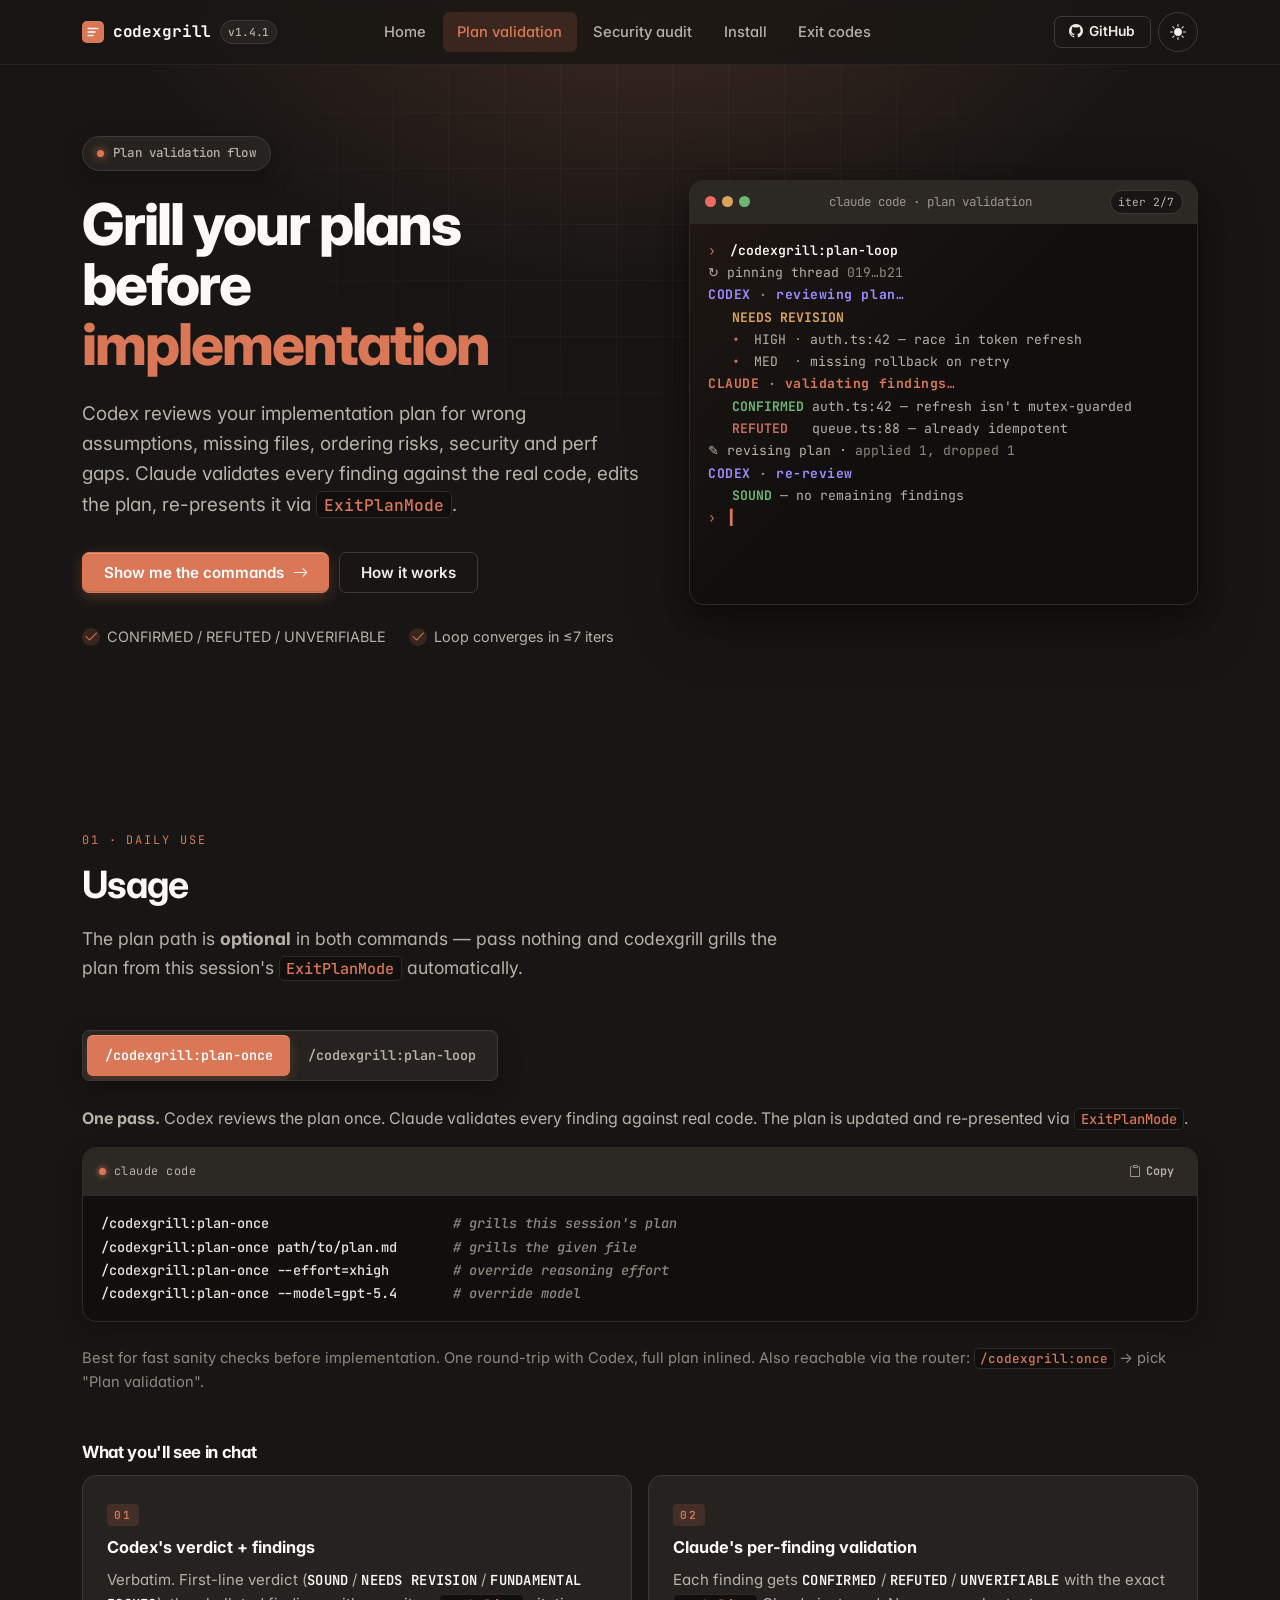
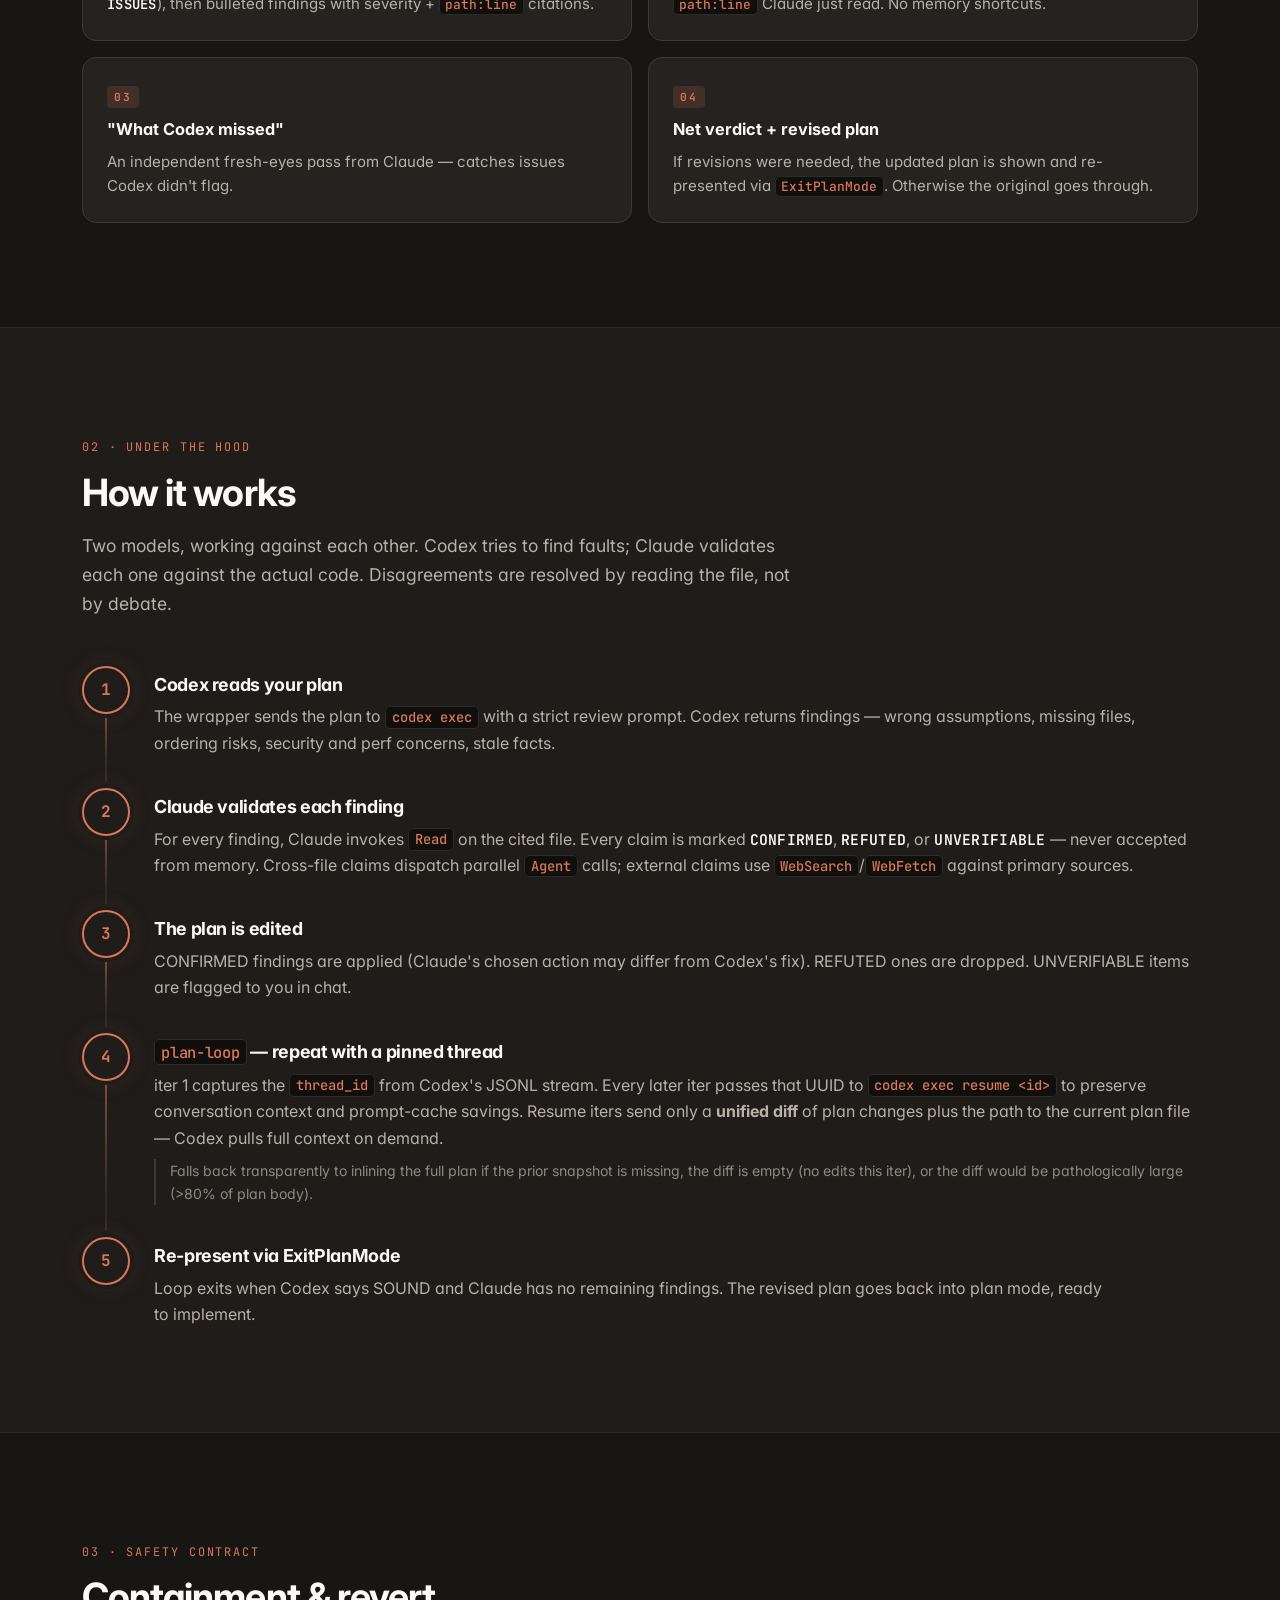
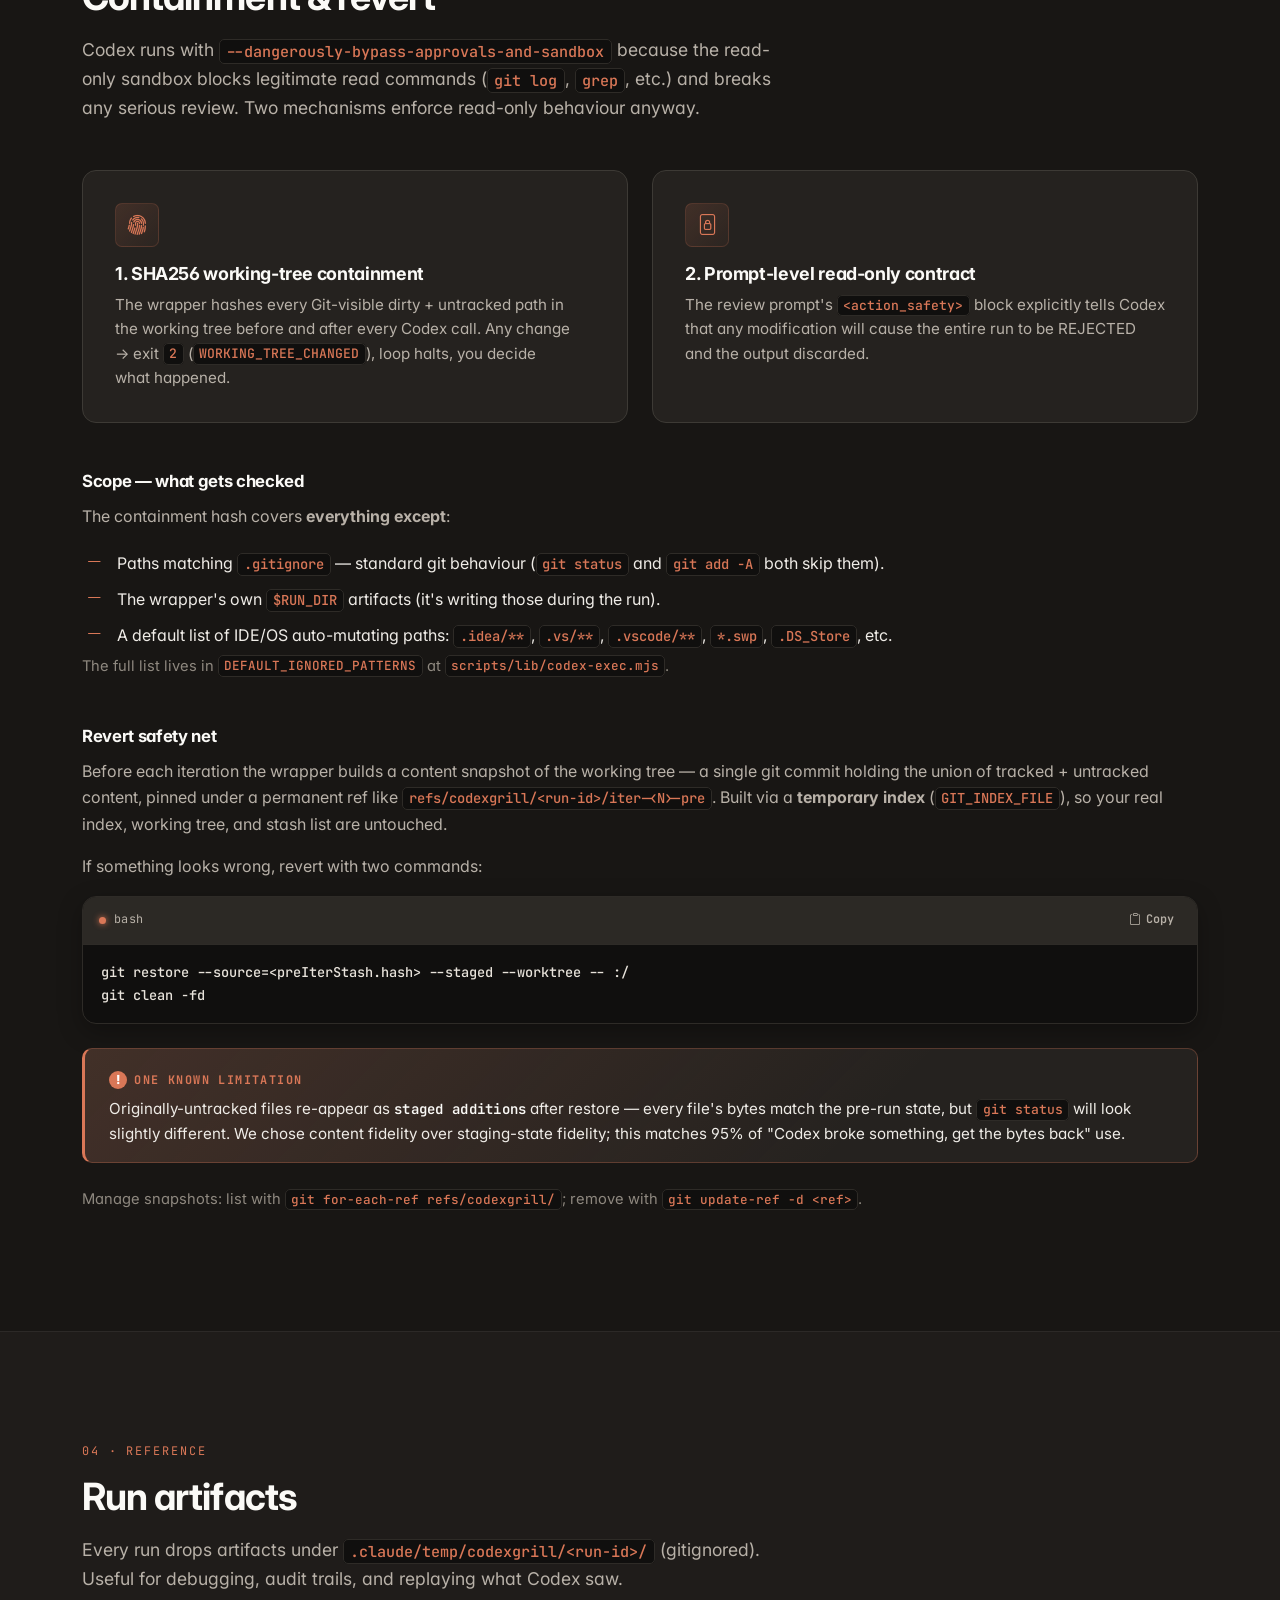
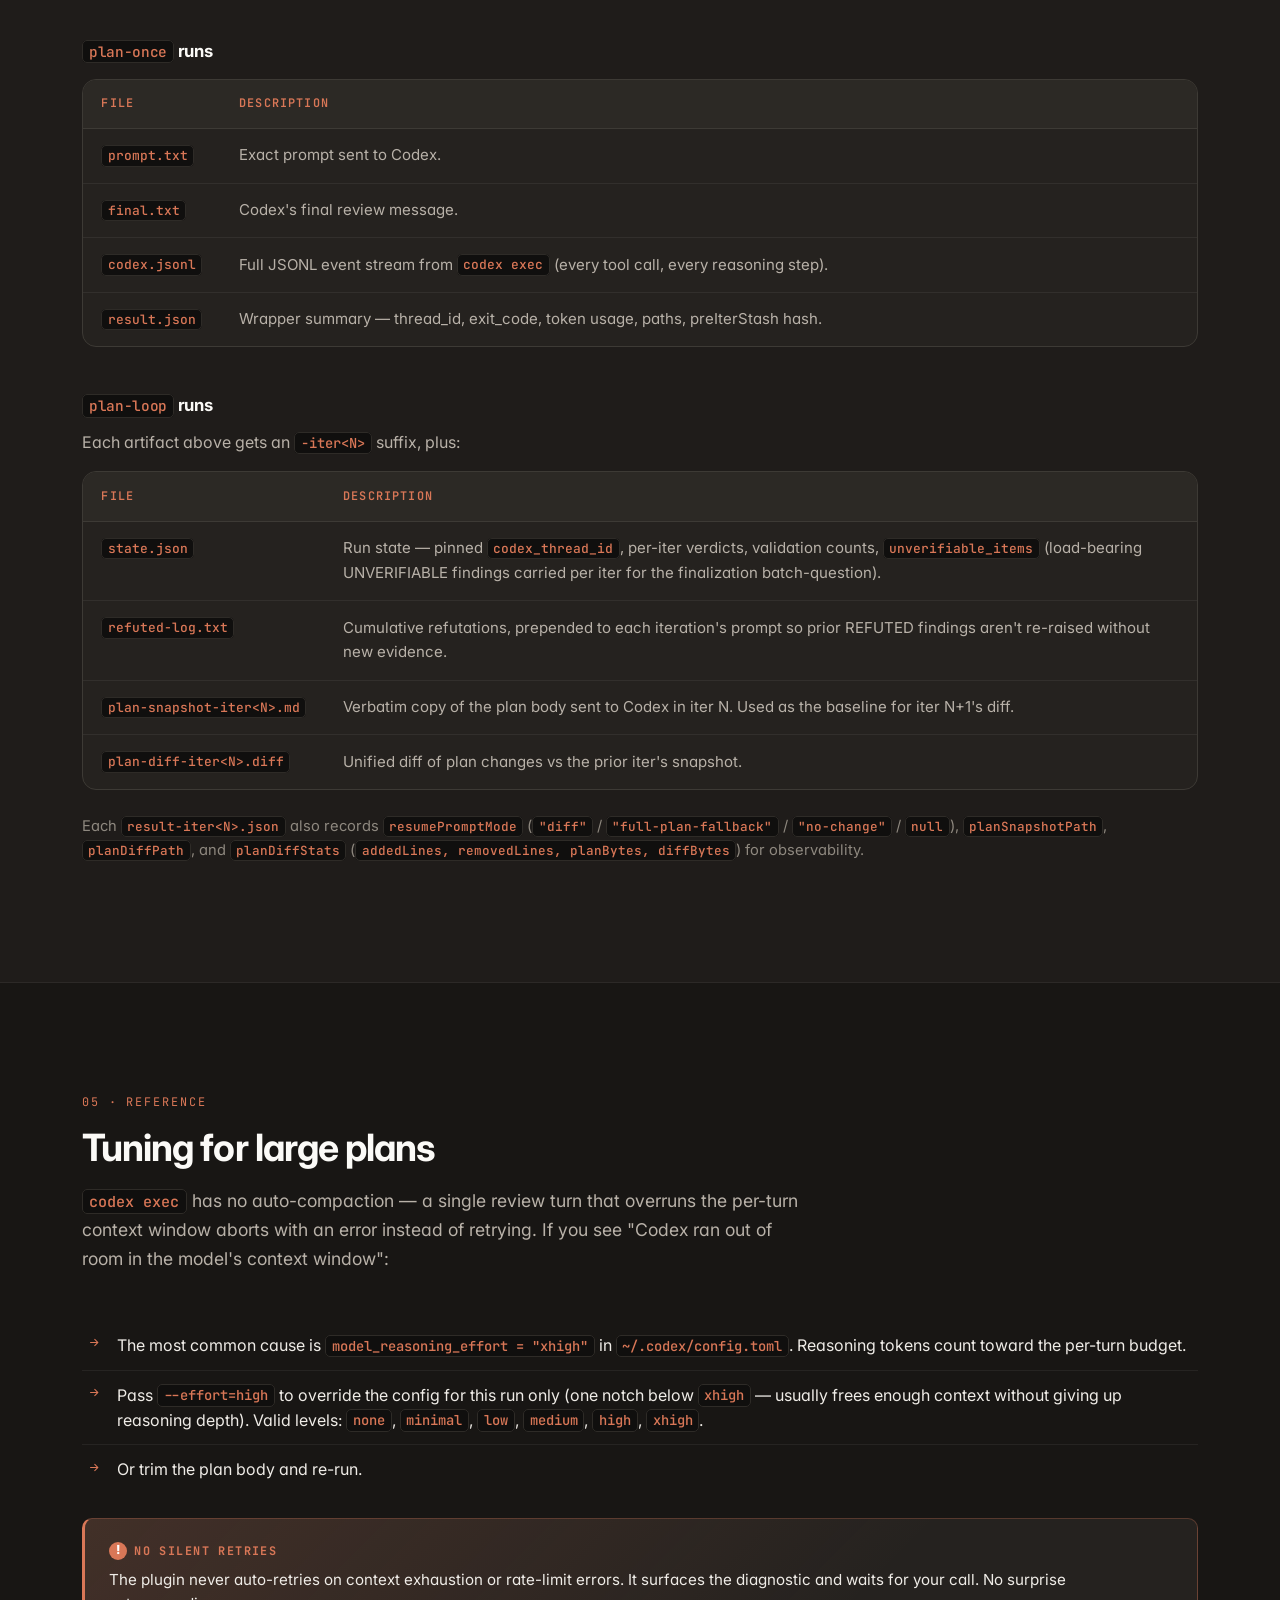
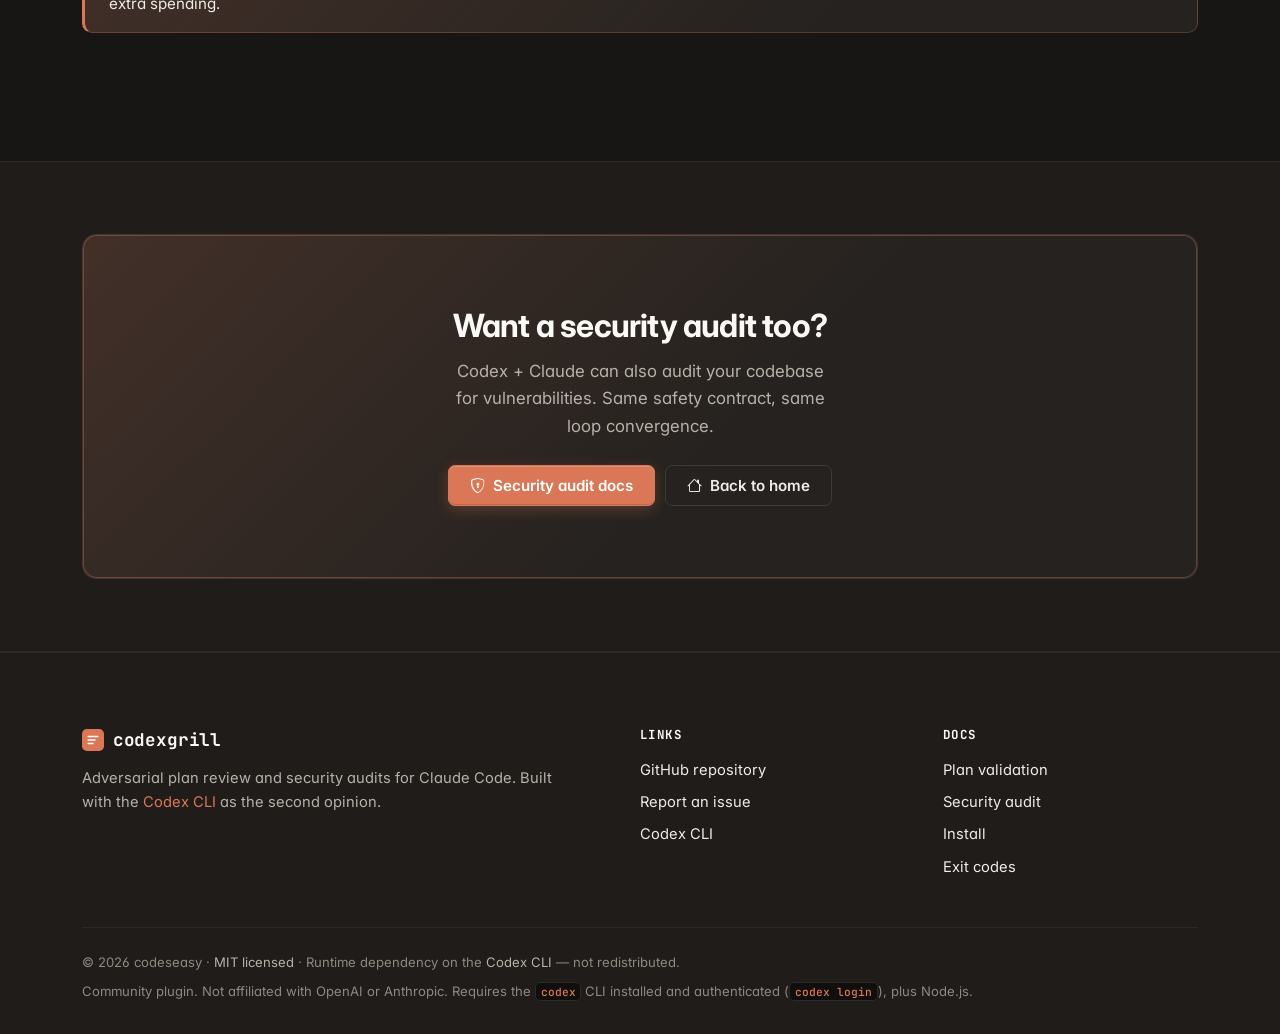
==== commit 3702c30e: "chore(release): v1.4.1 — ignore transient reconnect events in codex JSONL stream - Bump plugin.json " ====
--- a/docs/plan.html
+++ b/docs/plan.html
@@ -106,7 +106,7 @@
         </svg>
       </span>
       <span class="cg-brand-name">codexgrill</span>
-      <span class="cg-brand-version">v1.4.0</span>
+      <span class="cg-brand-version">v1.4.1</span>
     </a>
 
     <ul class="cg-nav-links" id="nav-links">
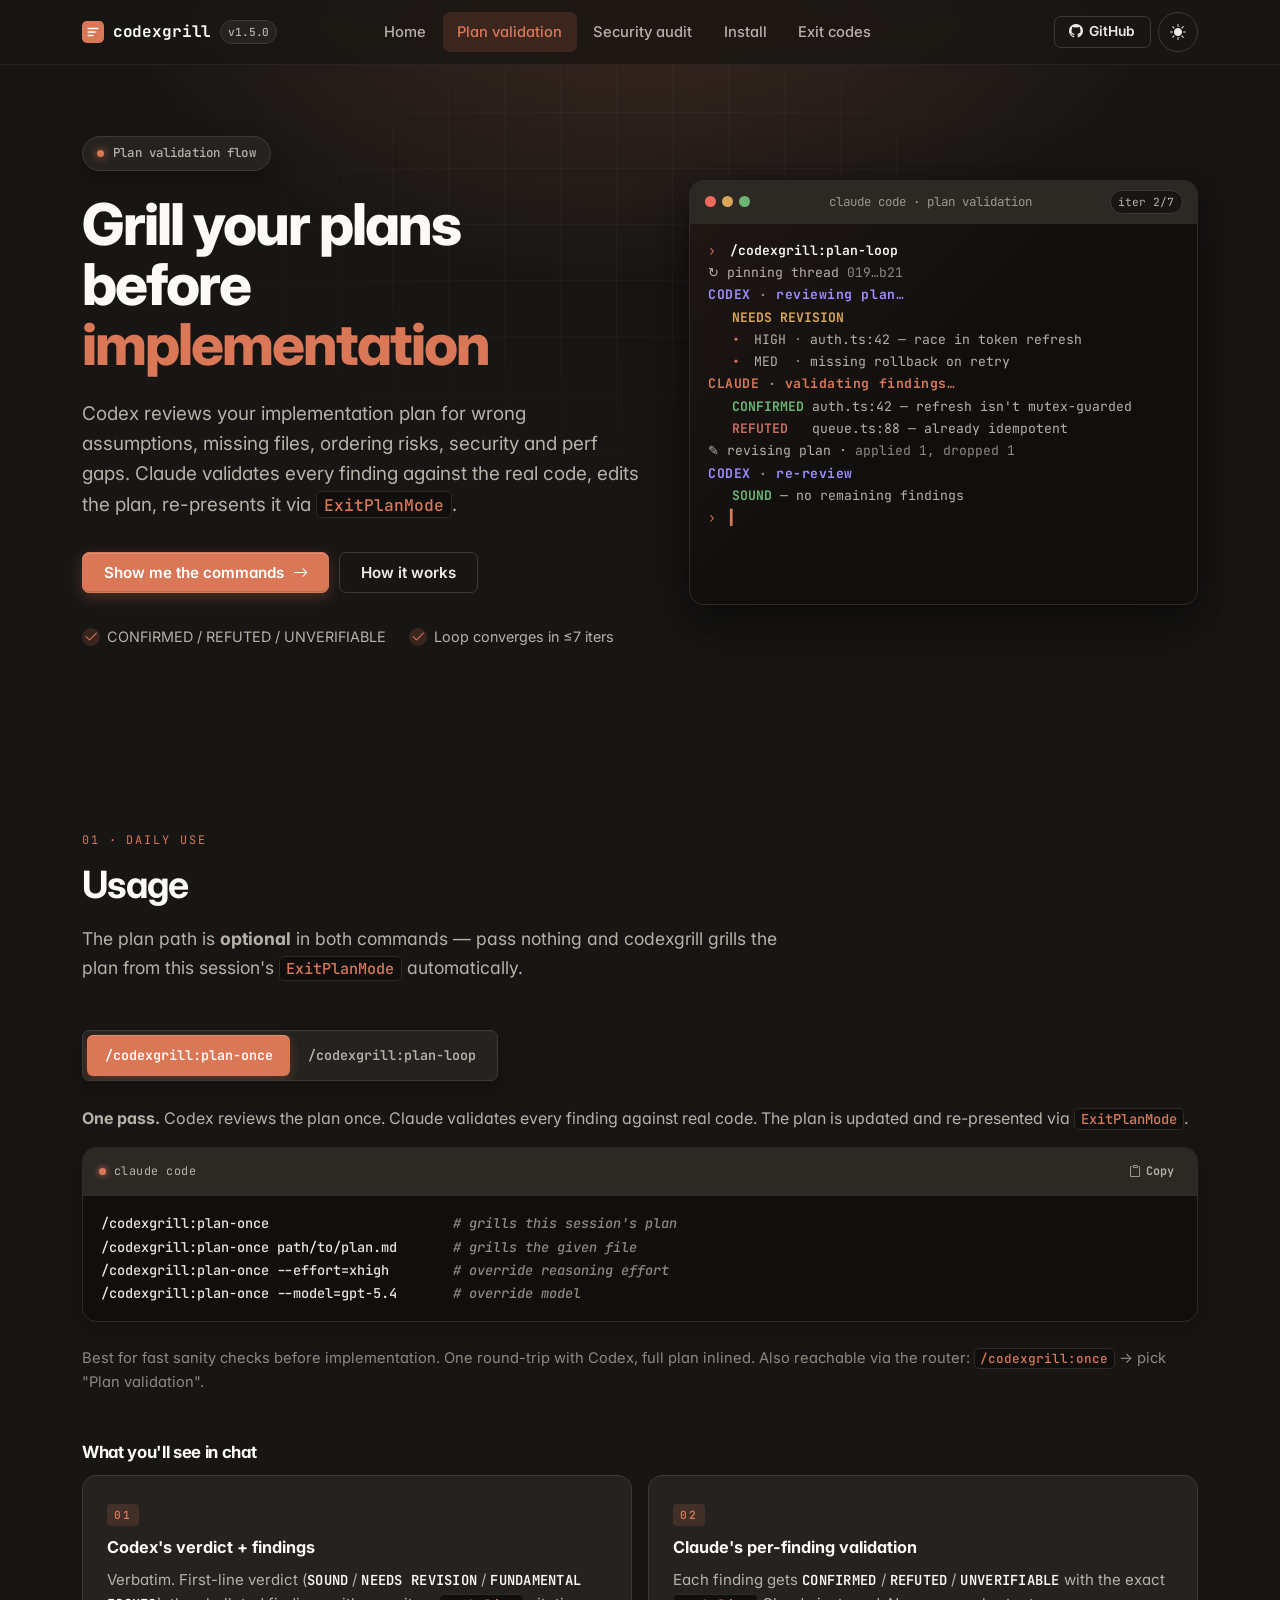
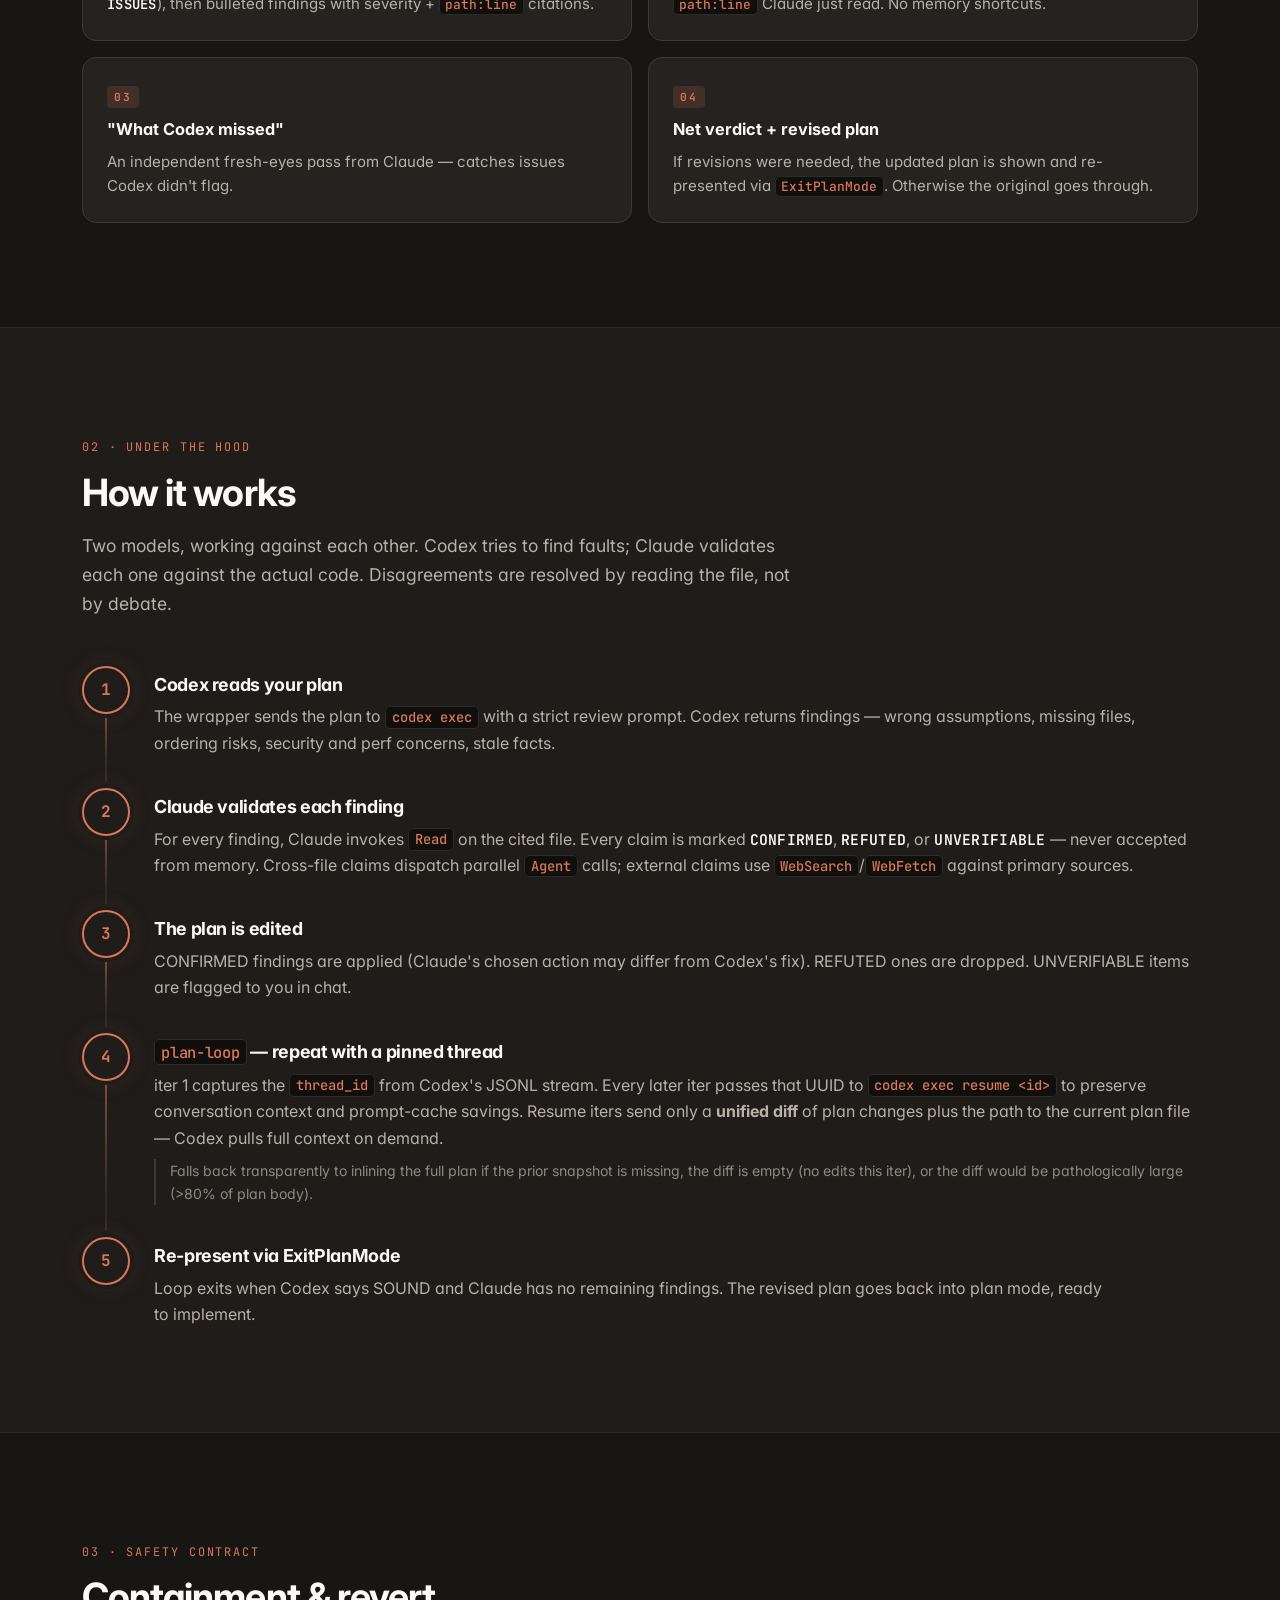
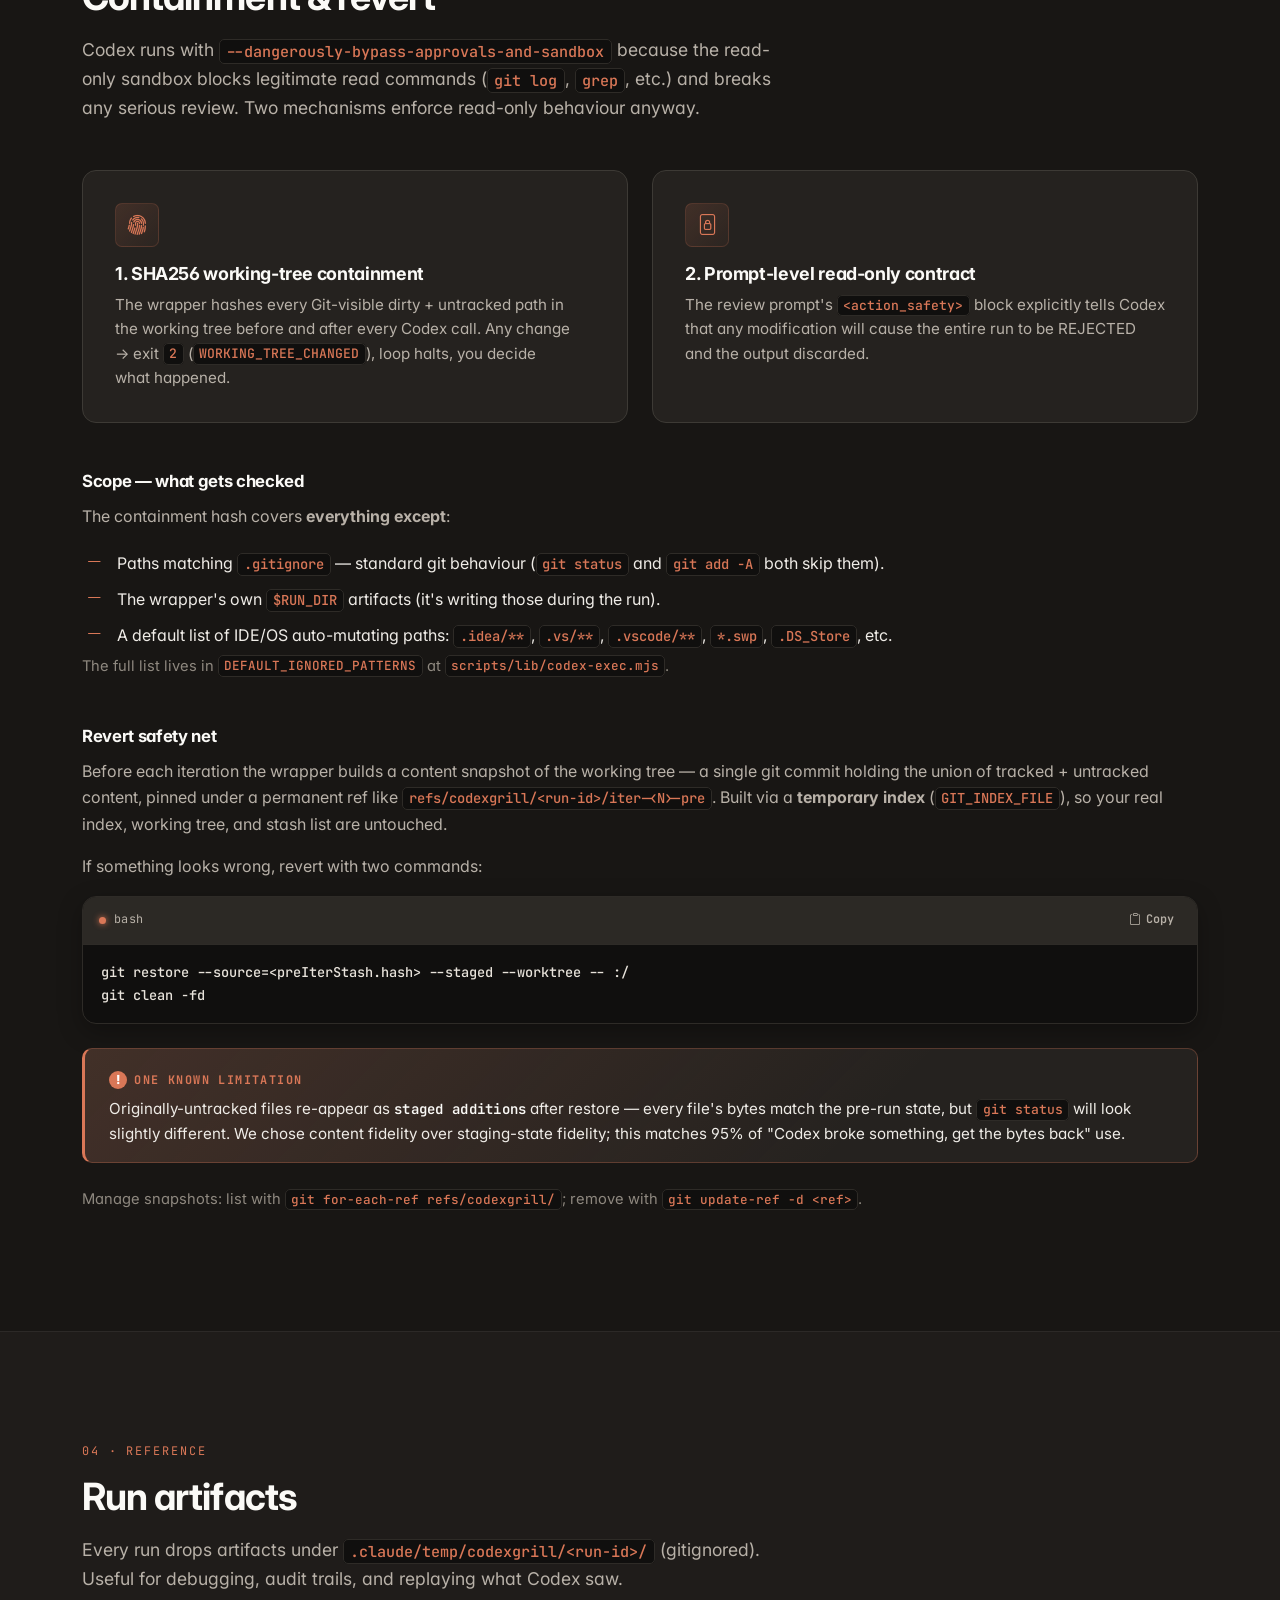
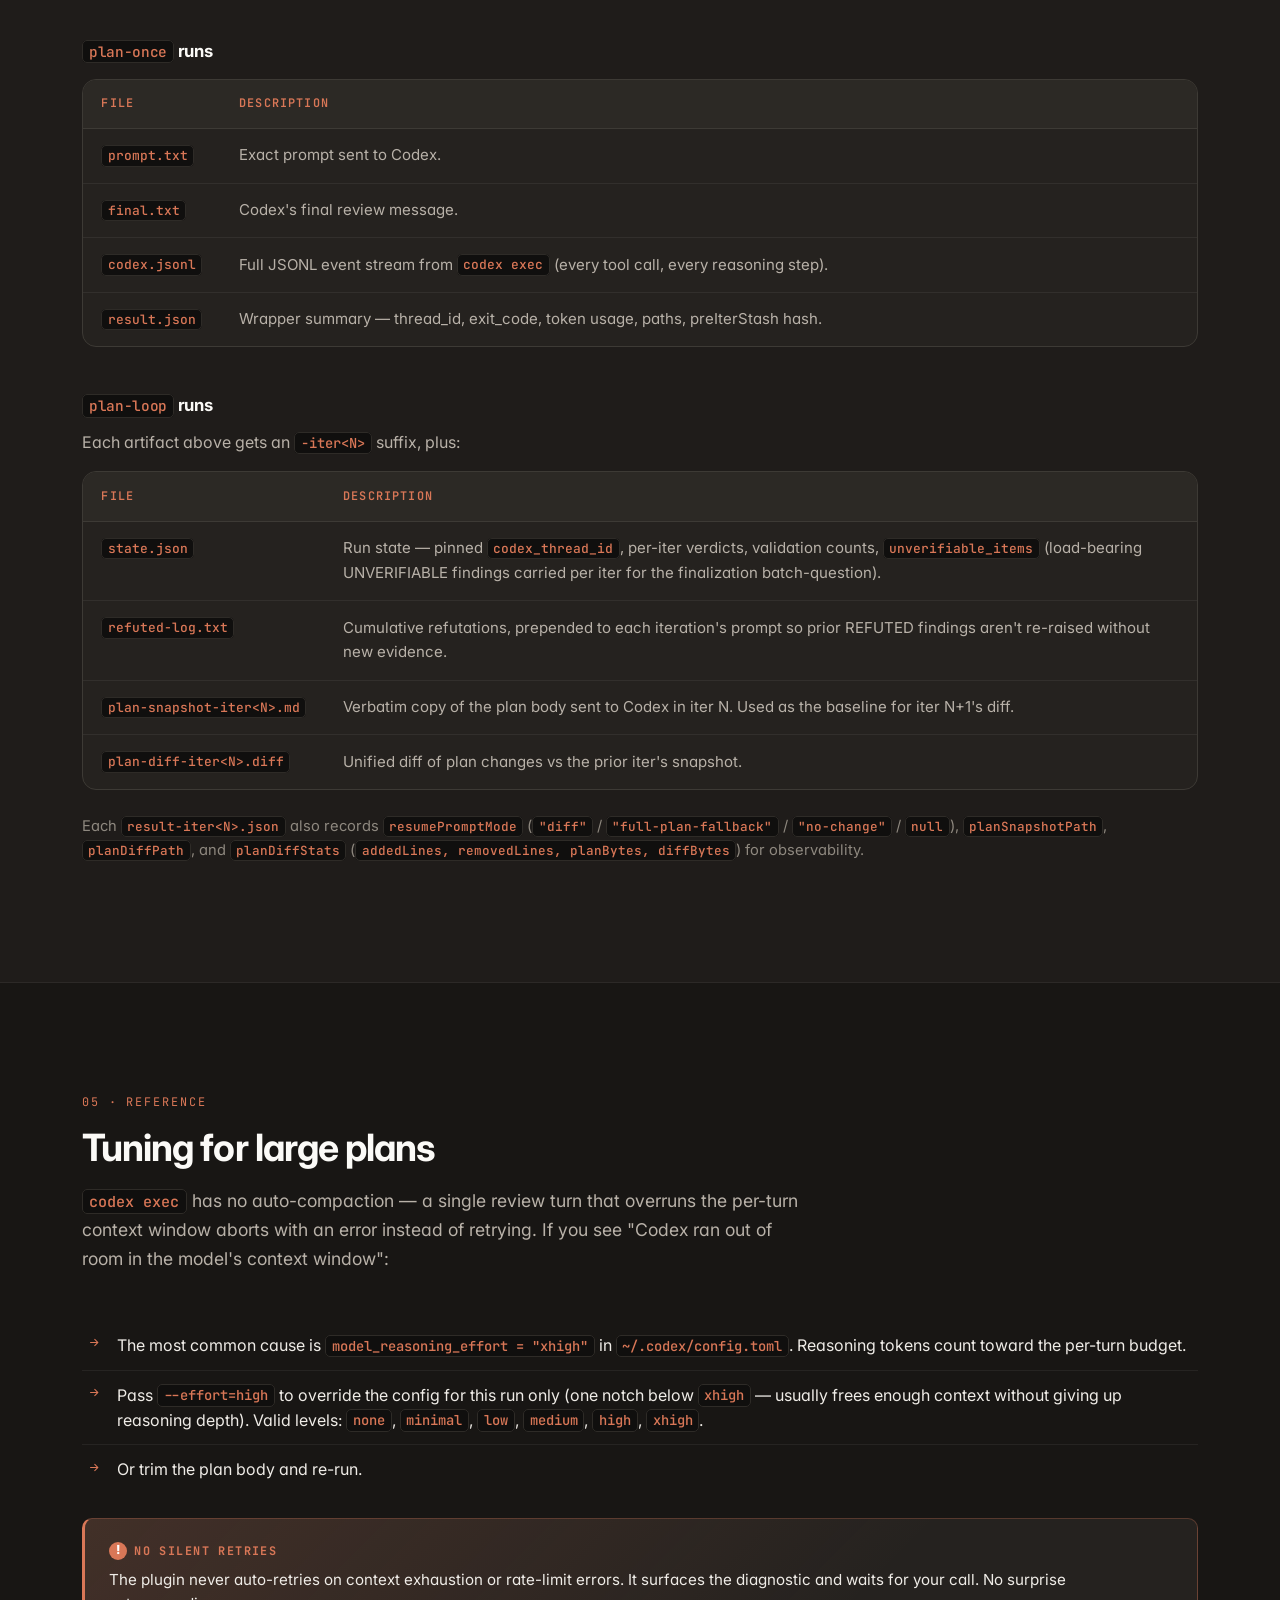
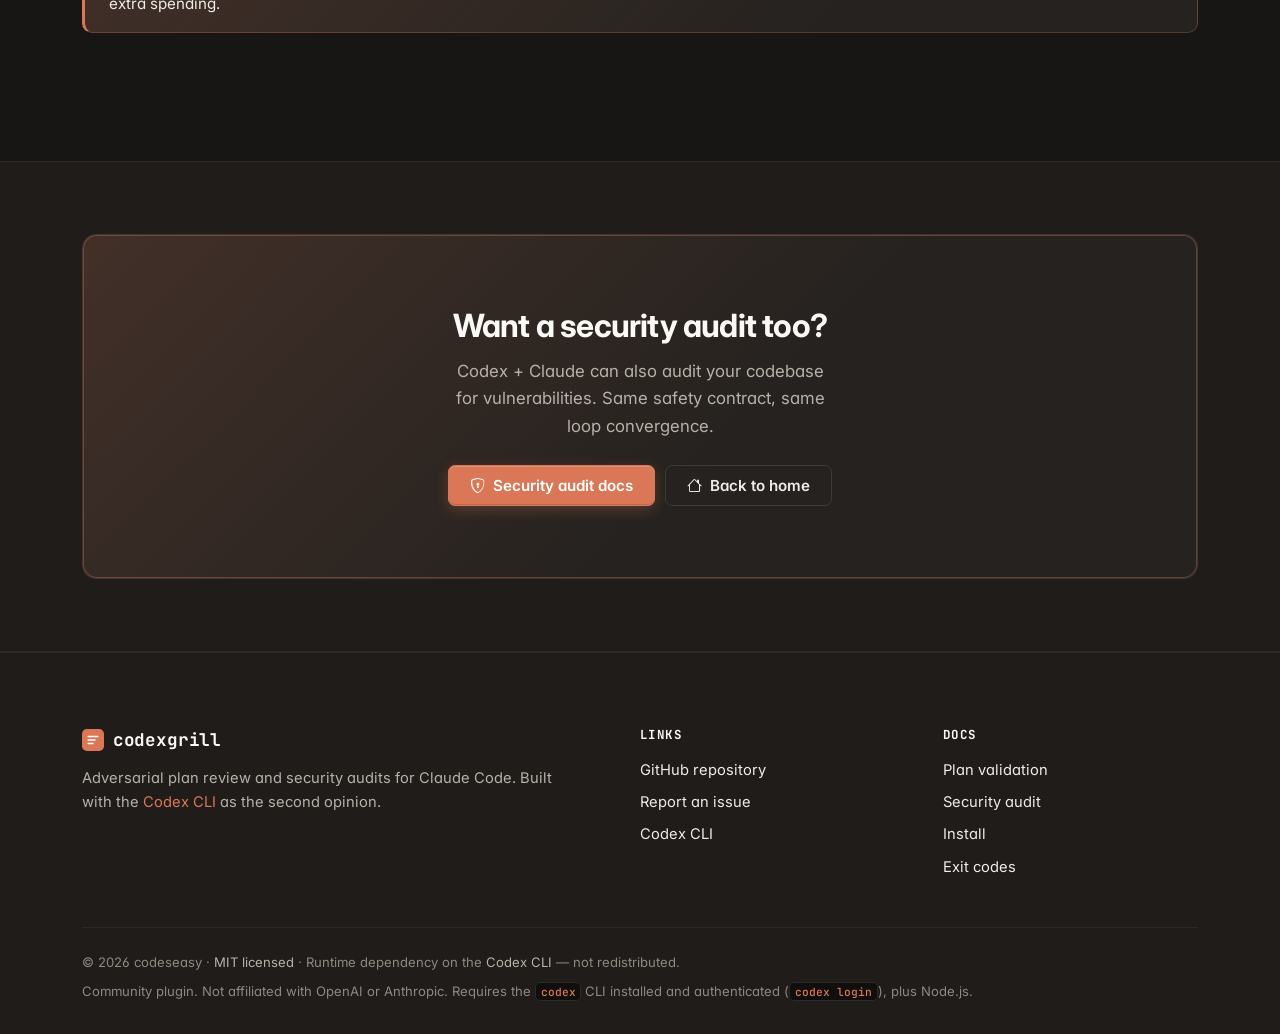
==== commit 04392cb7: "docs version update" ====
--- a/docs/plan.html
+++ b/docs/plan.html
@@ -106,7 +106,7 @@
         </svg>
       </span>
       <span class="cg-brand-name">codexgrill</span>
-      <span class="cg-brand-version">v1.4.1</span>
+      <span class="cg-brand-version">v1.5.0</span>
     </a>
 
     <ul class="cg-nav-links" id="nav-links">
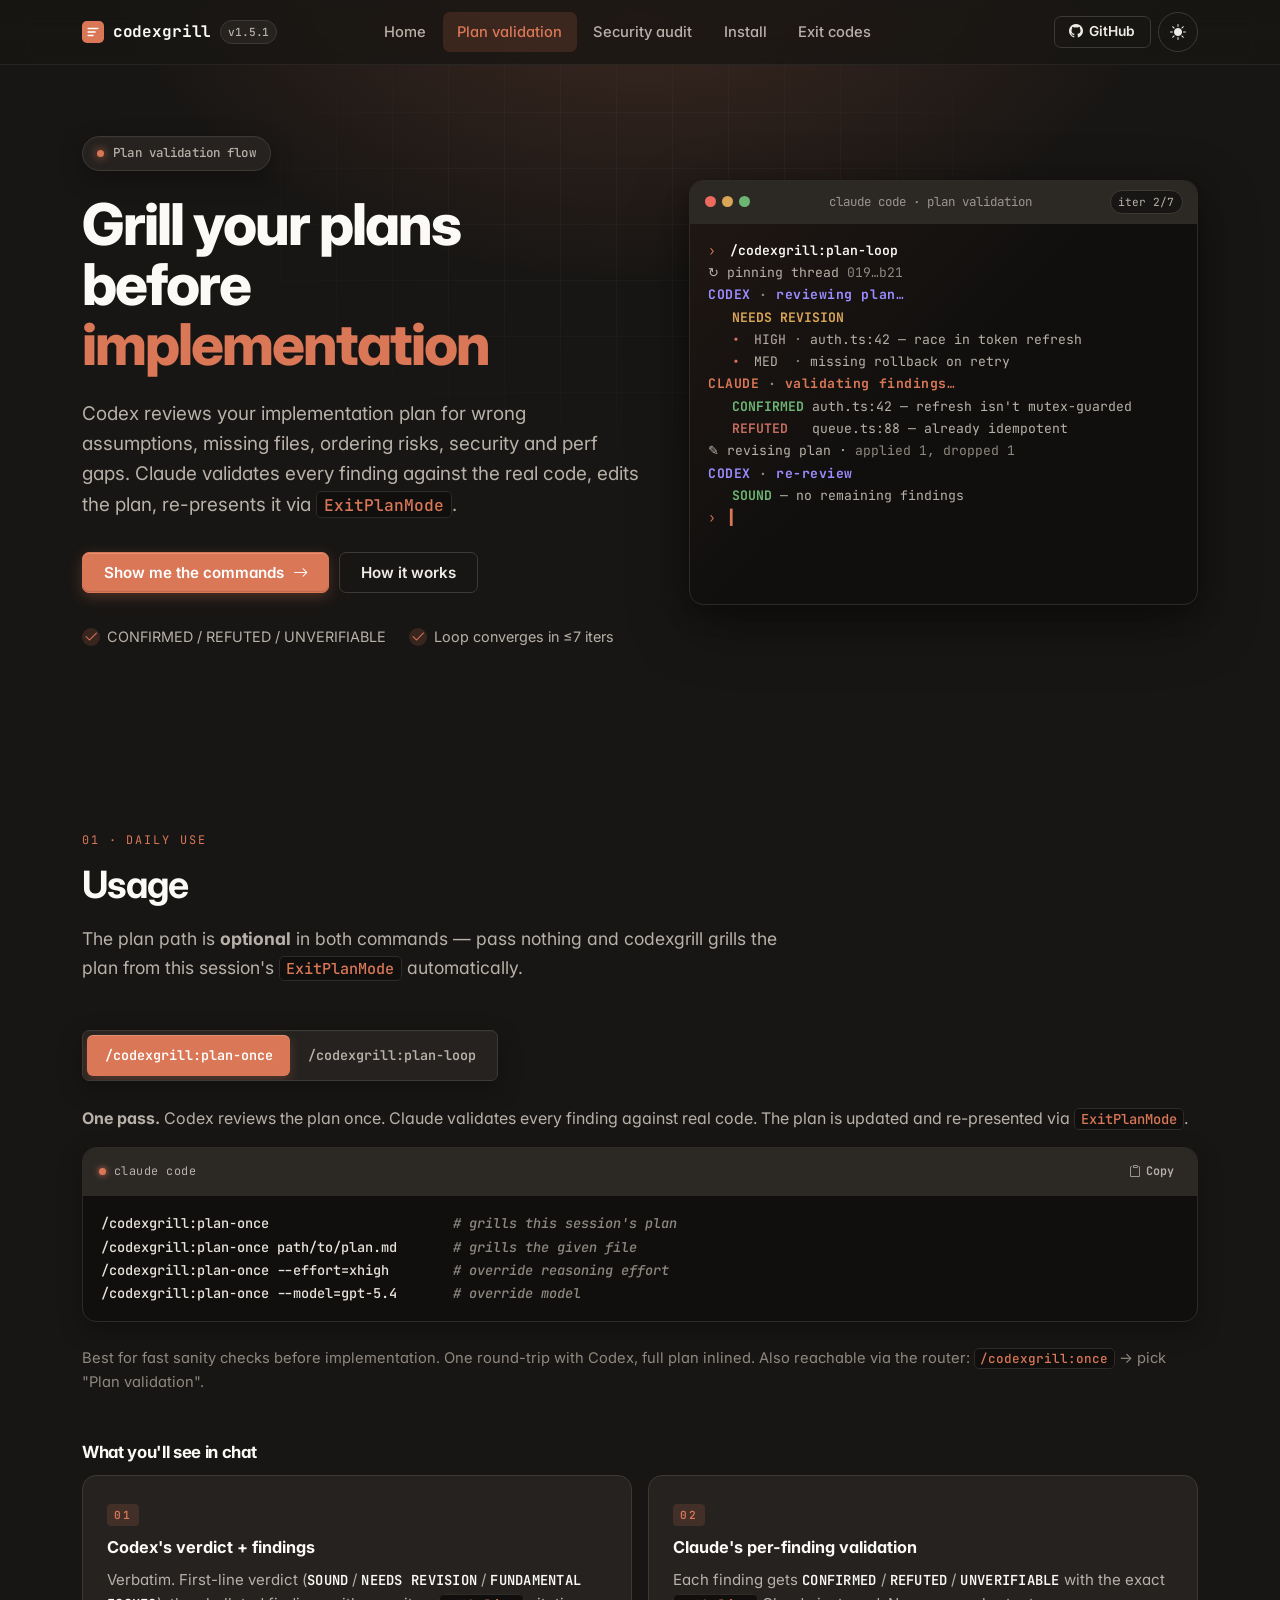
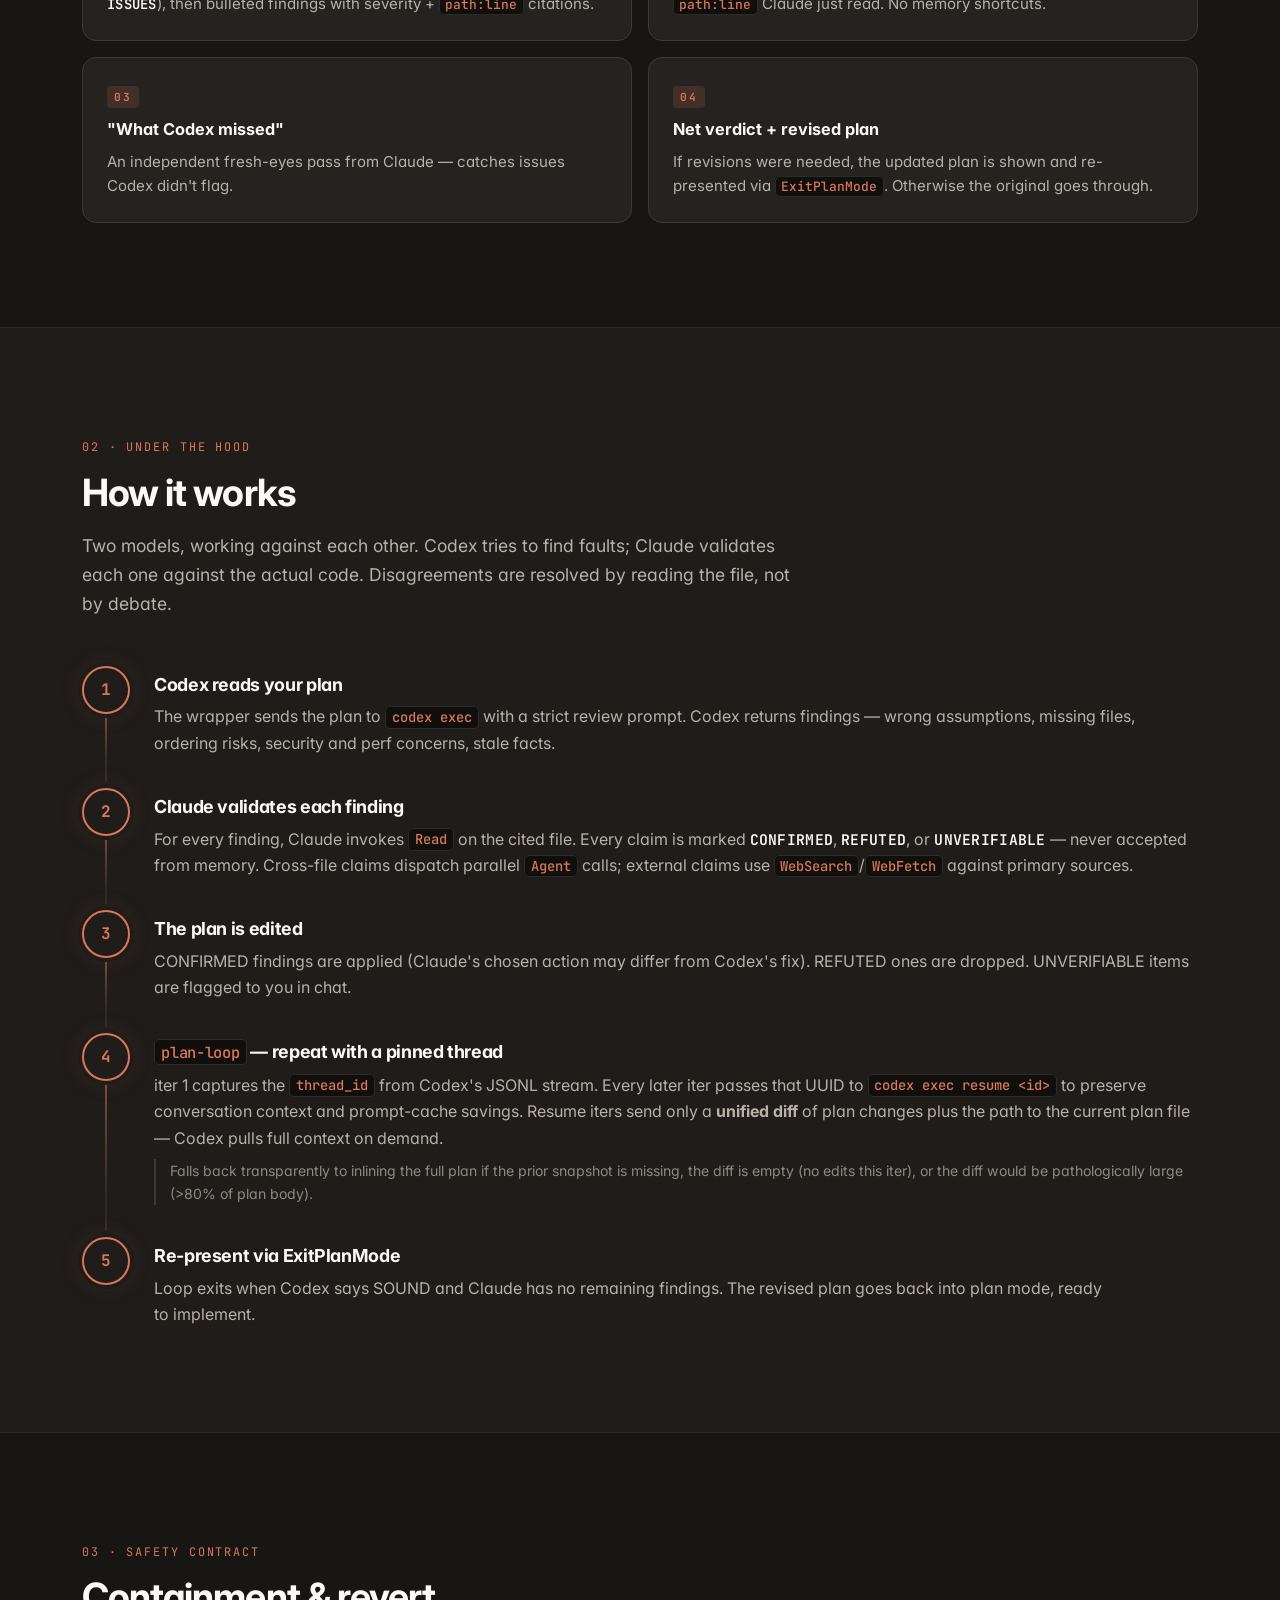
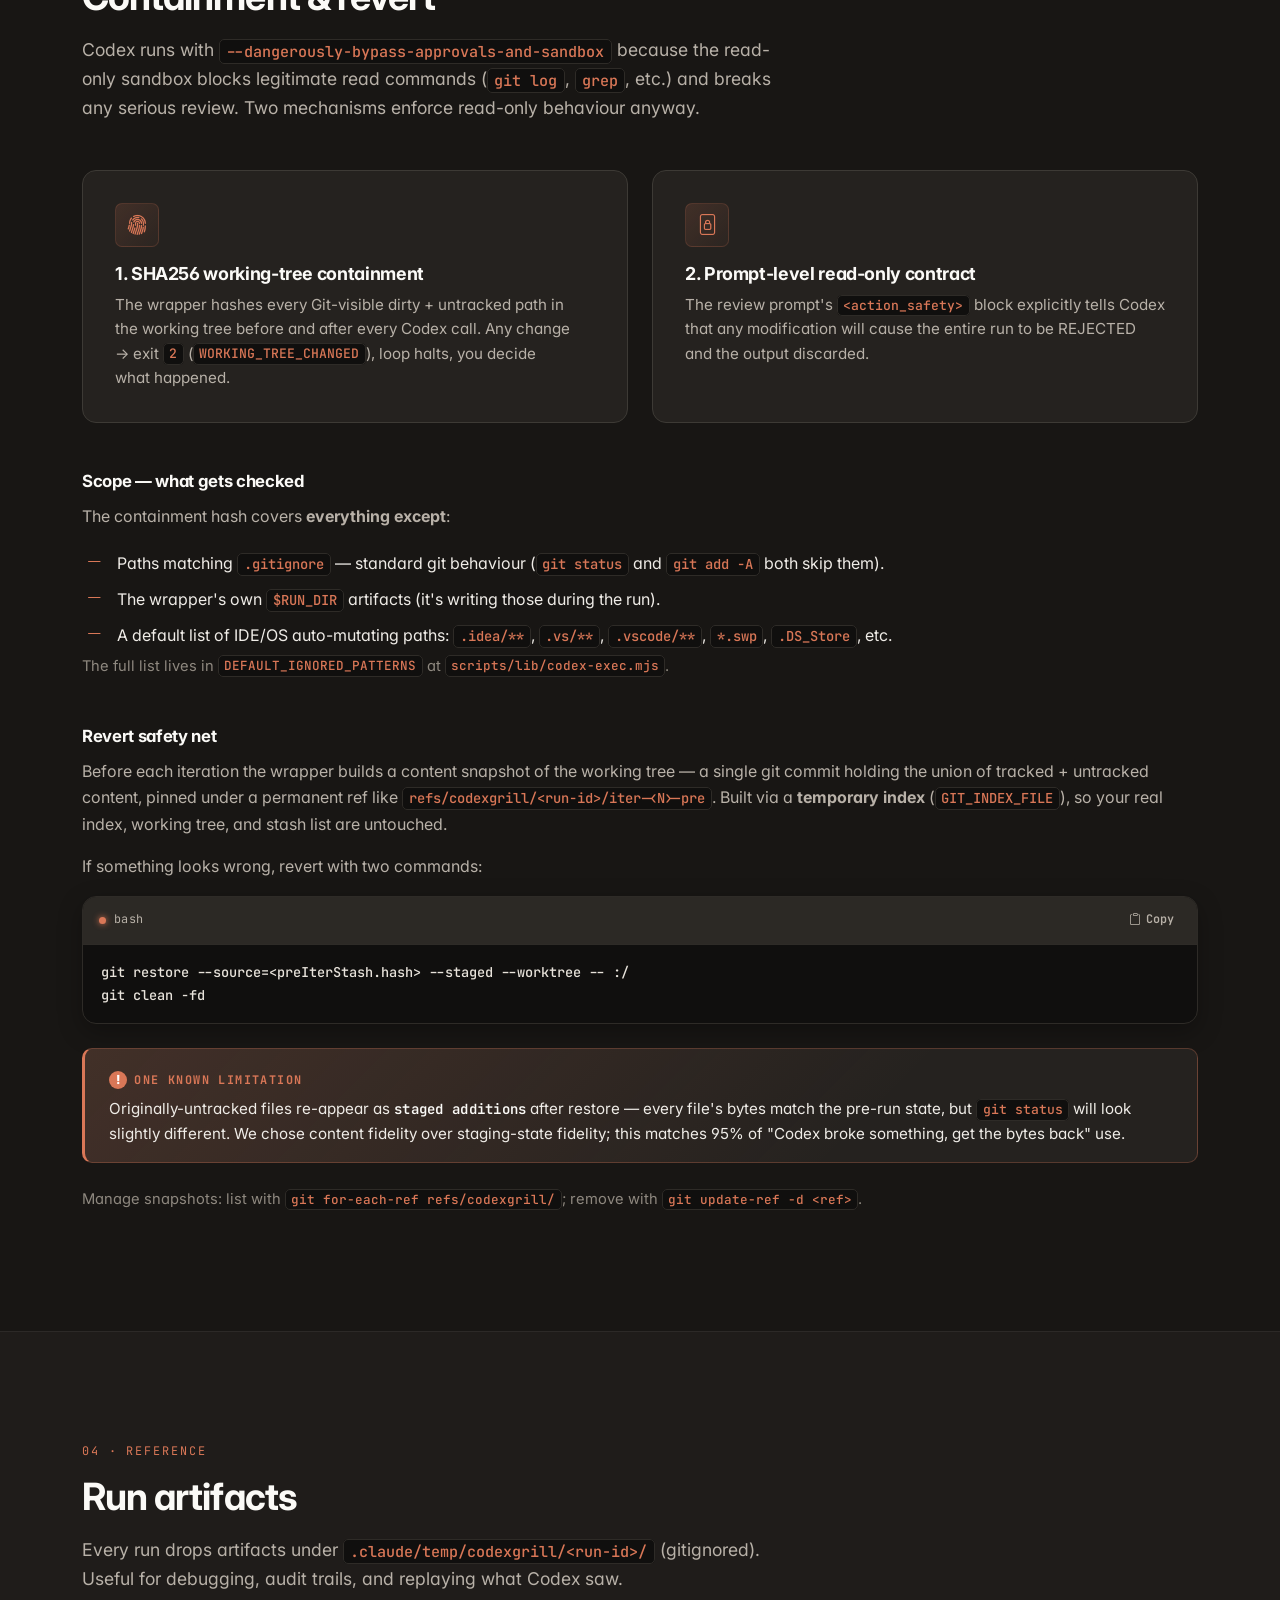
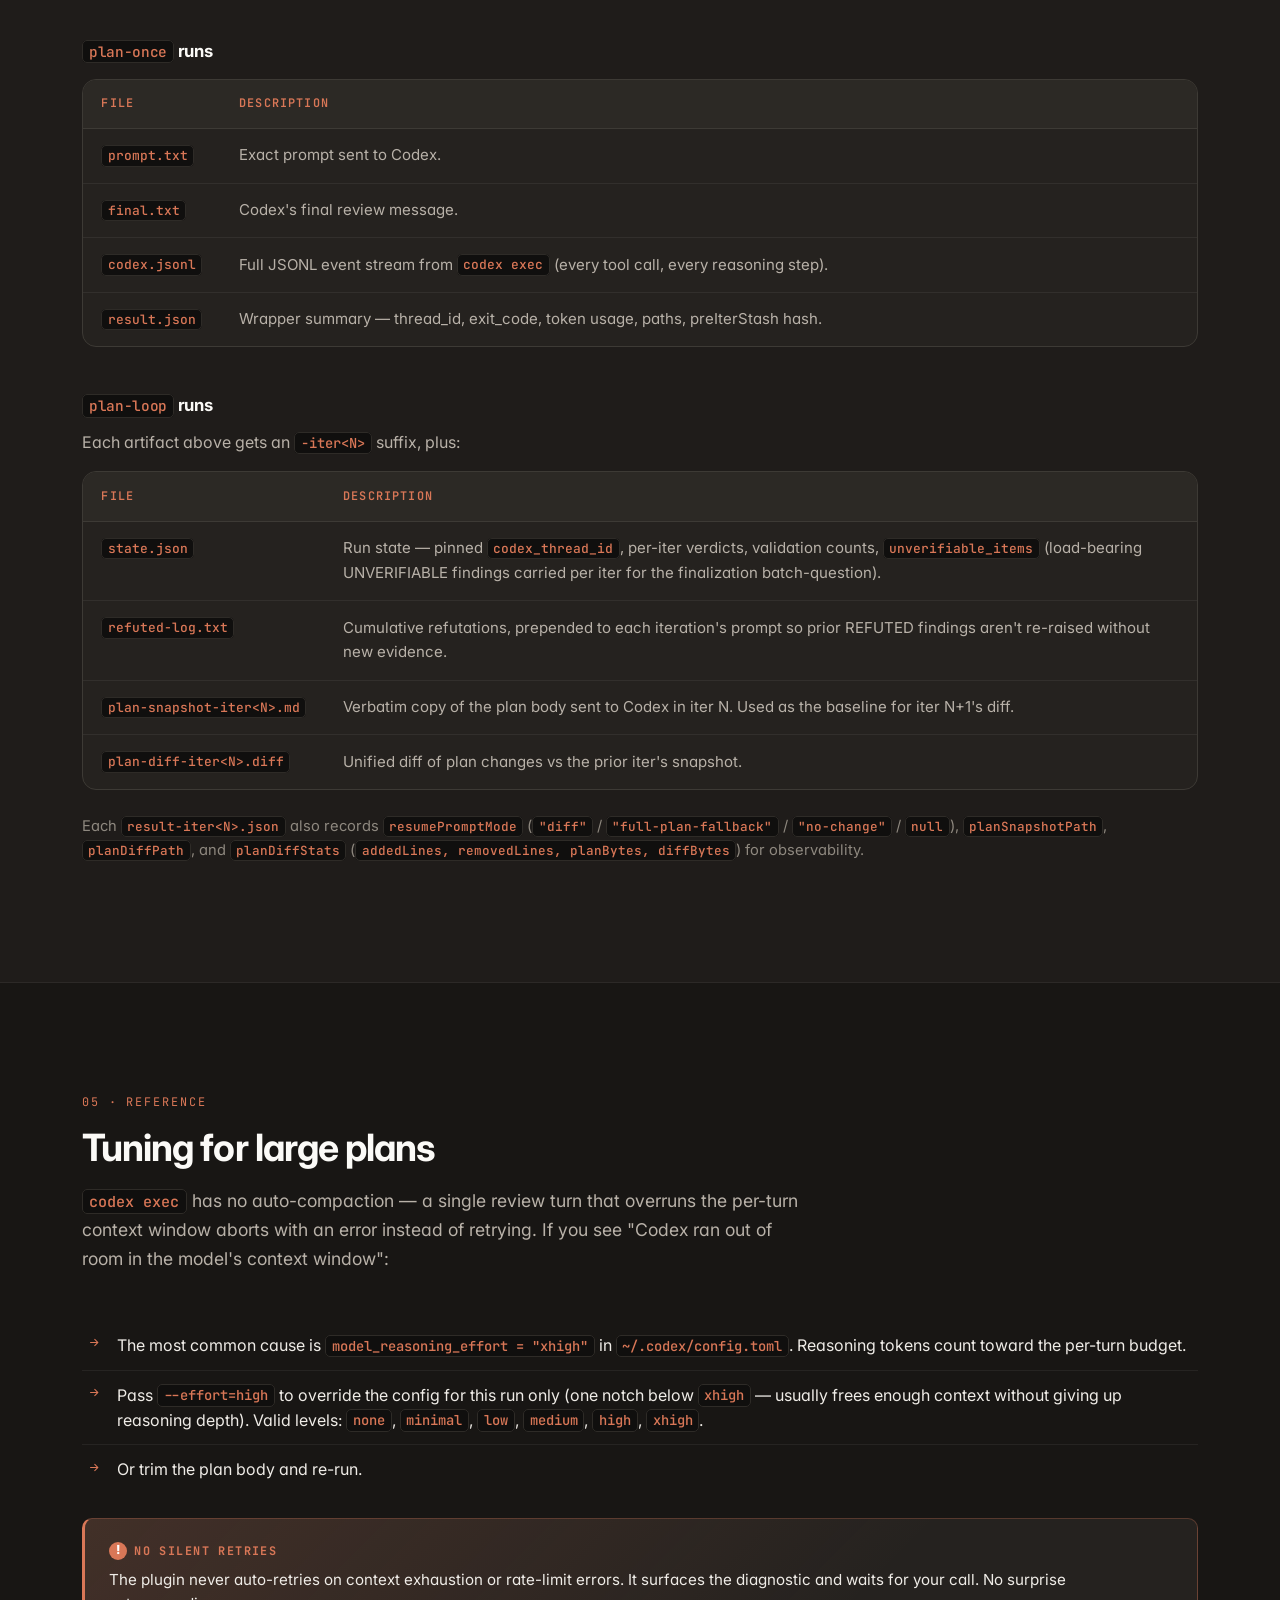
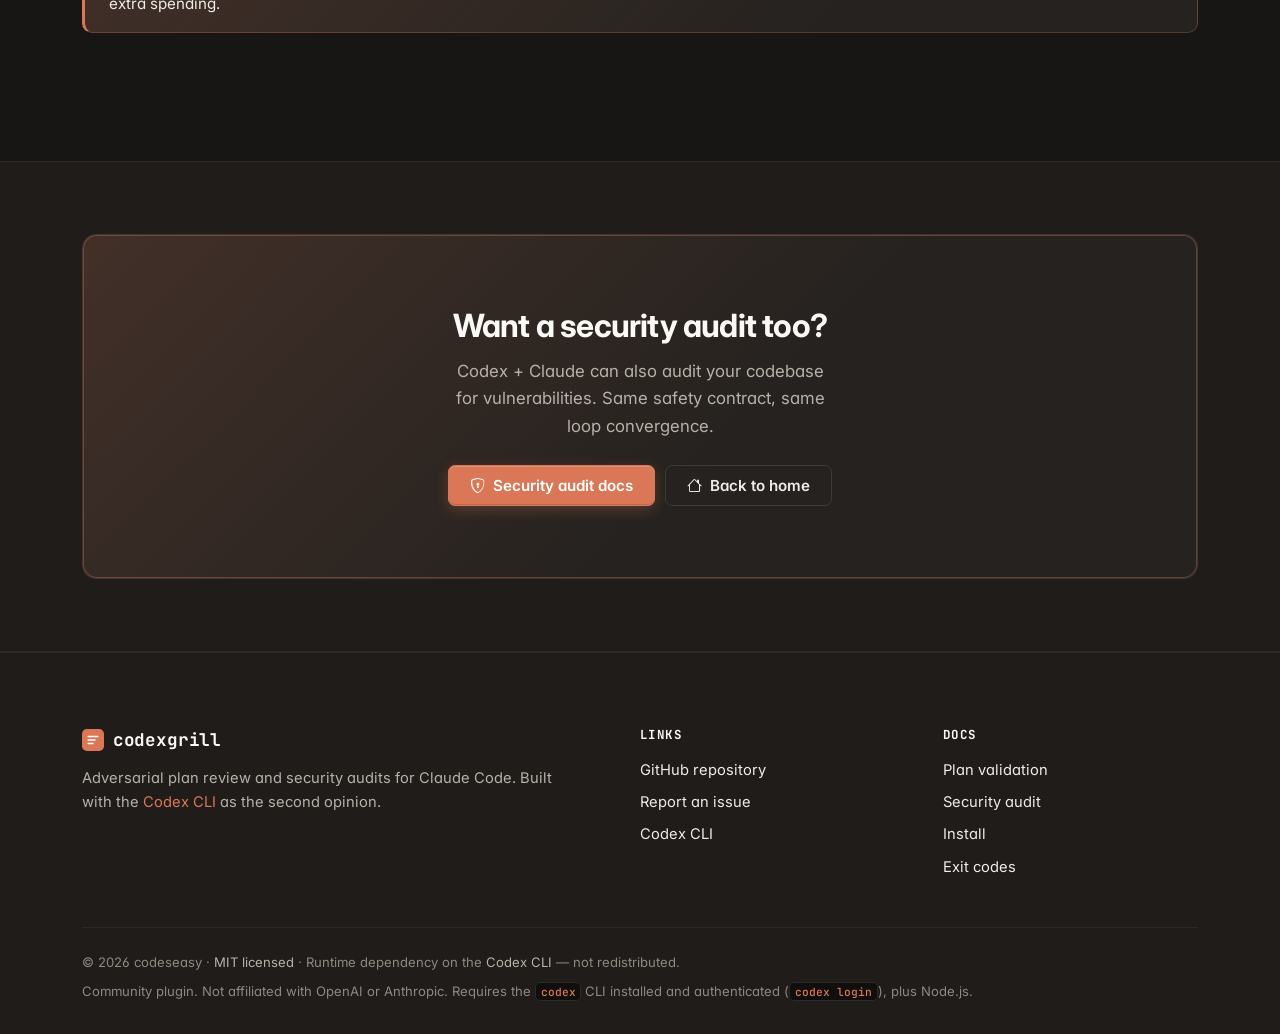
==== commit 06016980: "chore(release): v1.5.1 — restore explicit yield-turn-until-Codex-completes wait directive The v1.4.0" ====
--- a/docs/plan.html
+++ b/docs/plan.html
@@ -106,7 +106,7 @@
         </svg>
       </span>
       <span class="cg-brand-name">codexgrill</span>
-      <span class="cg-brand-version">v1.5.0</span>
+      <span class="cg-brand-version">v1.5.1</span>
     </a>
 
     <ul class="cg-nav-links" id="nav-links">
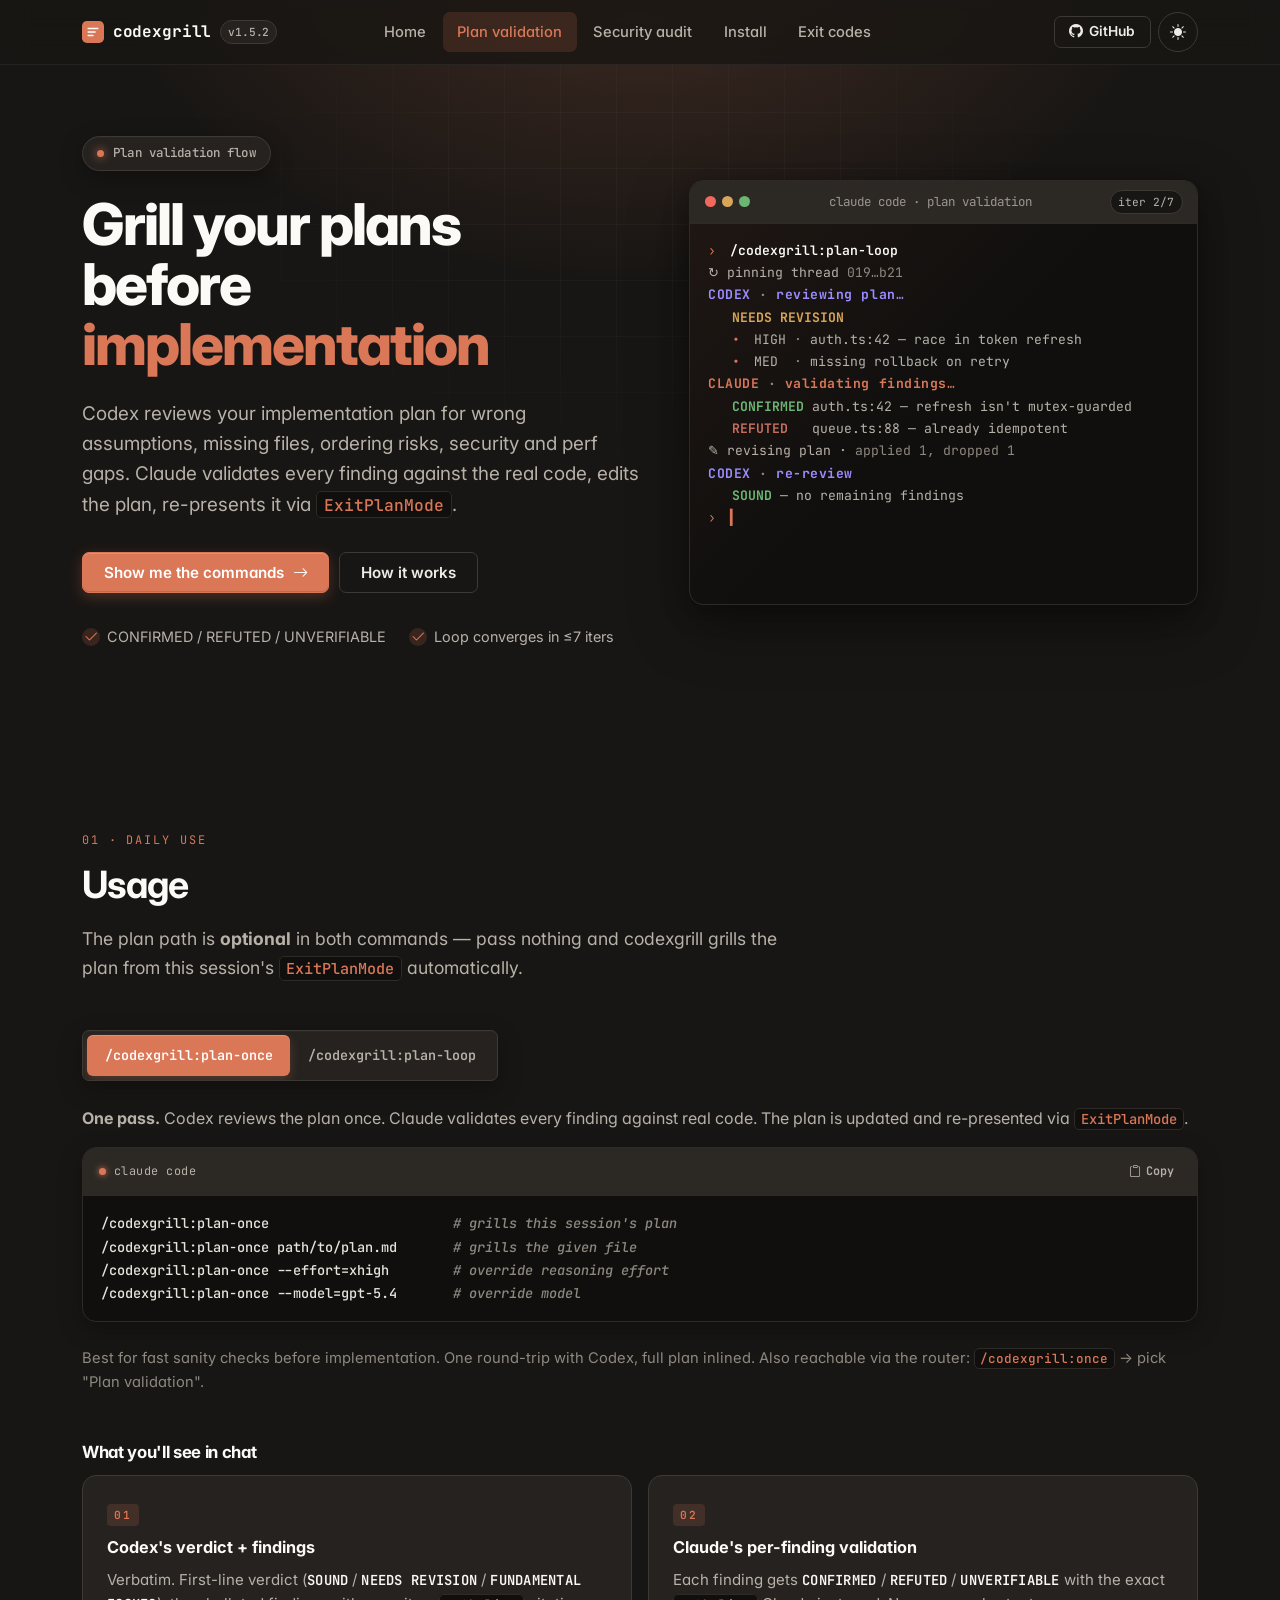
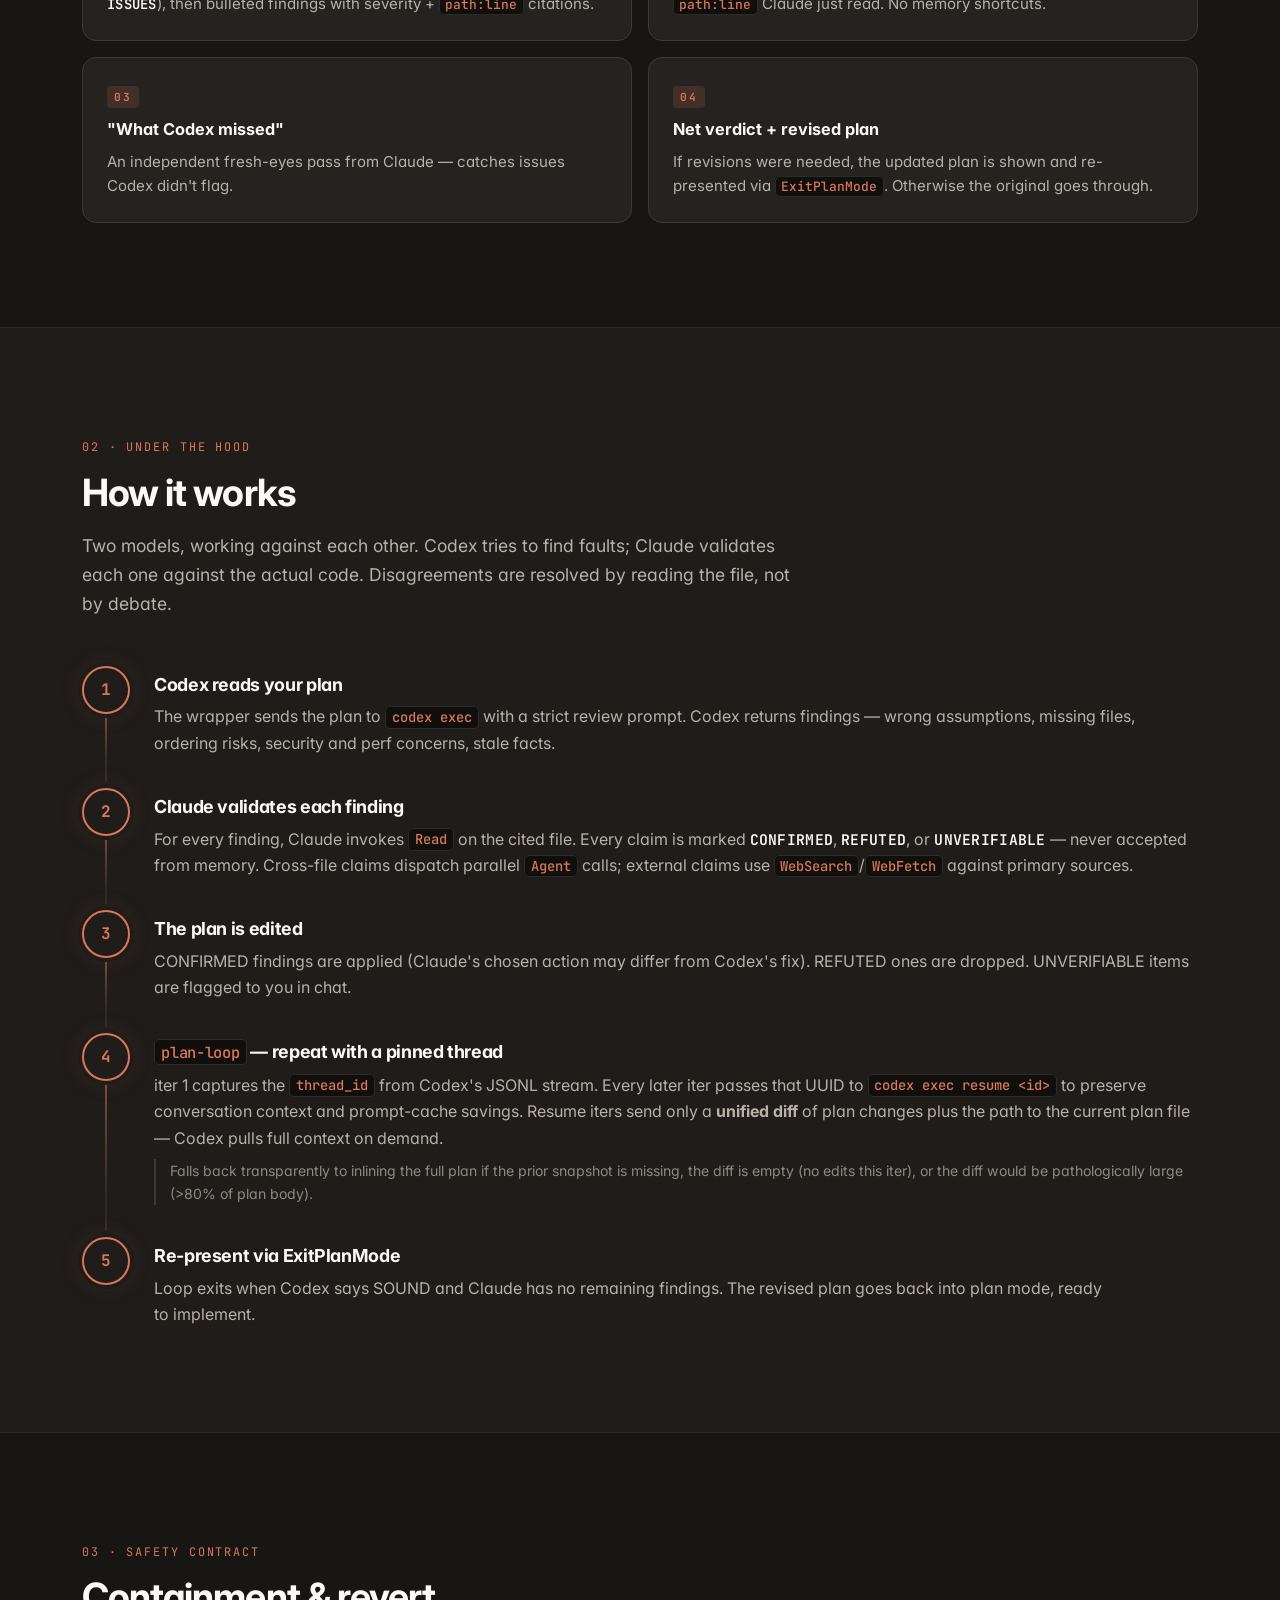
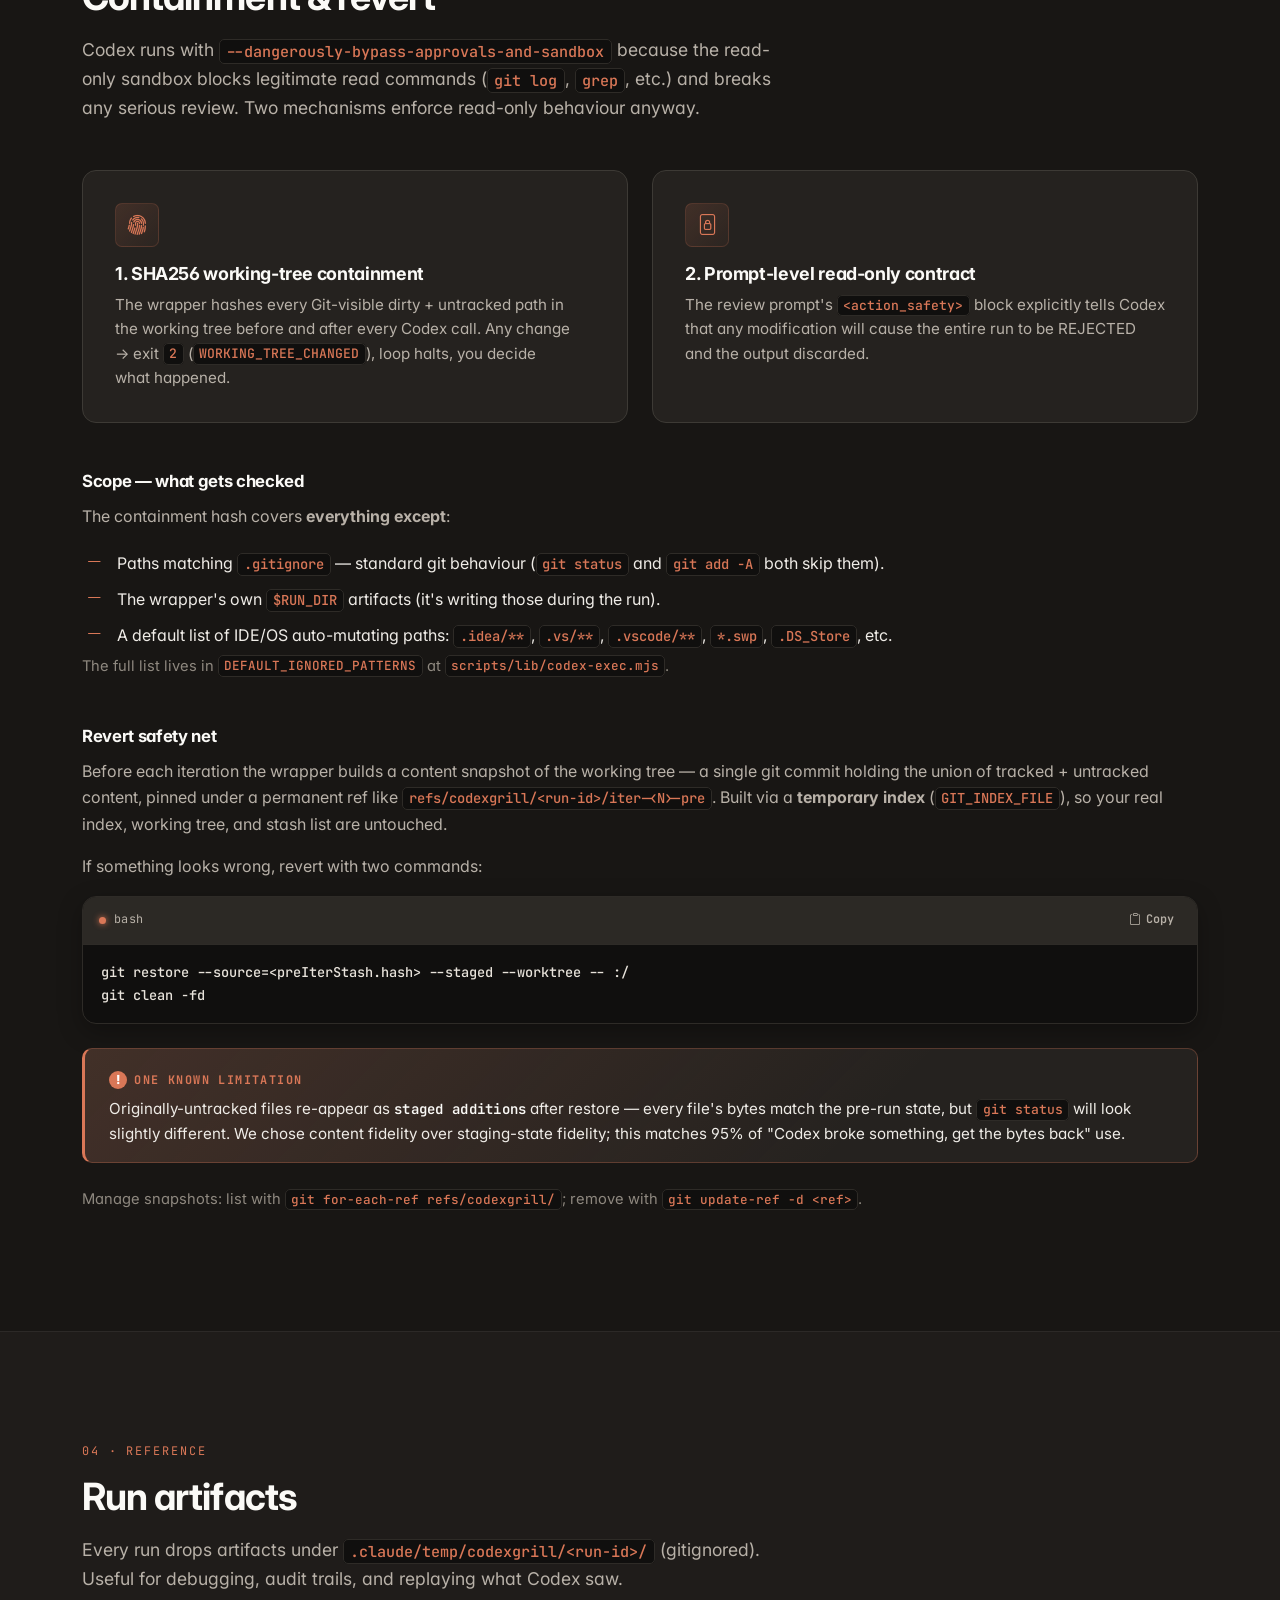
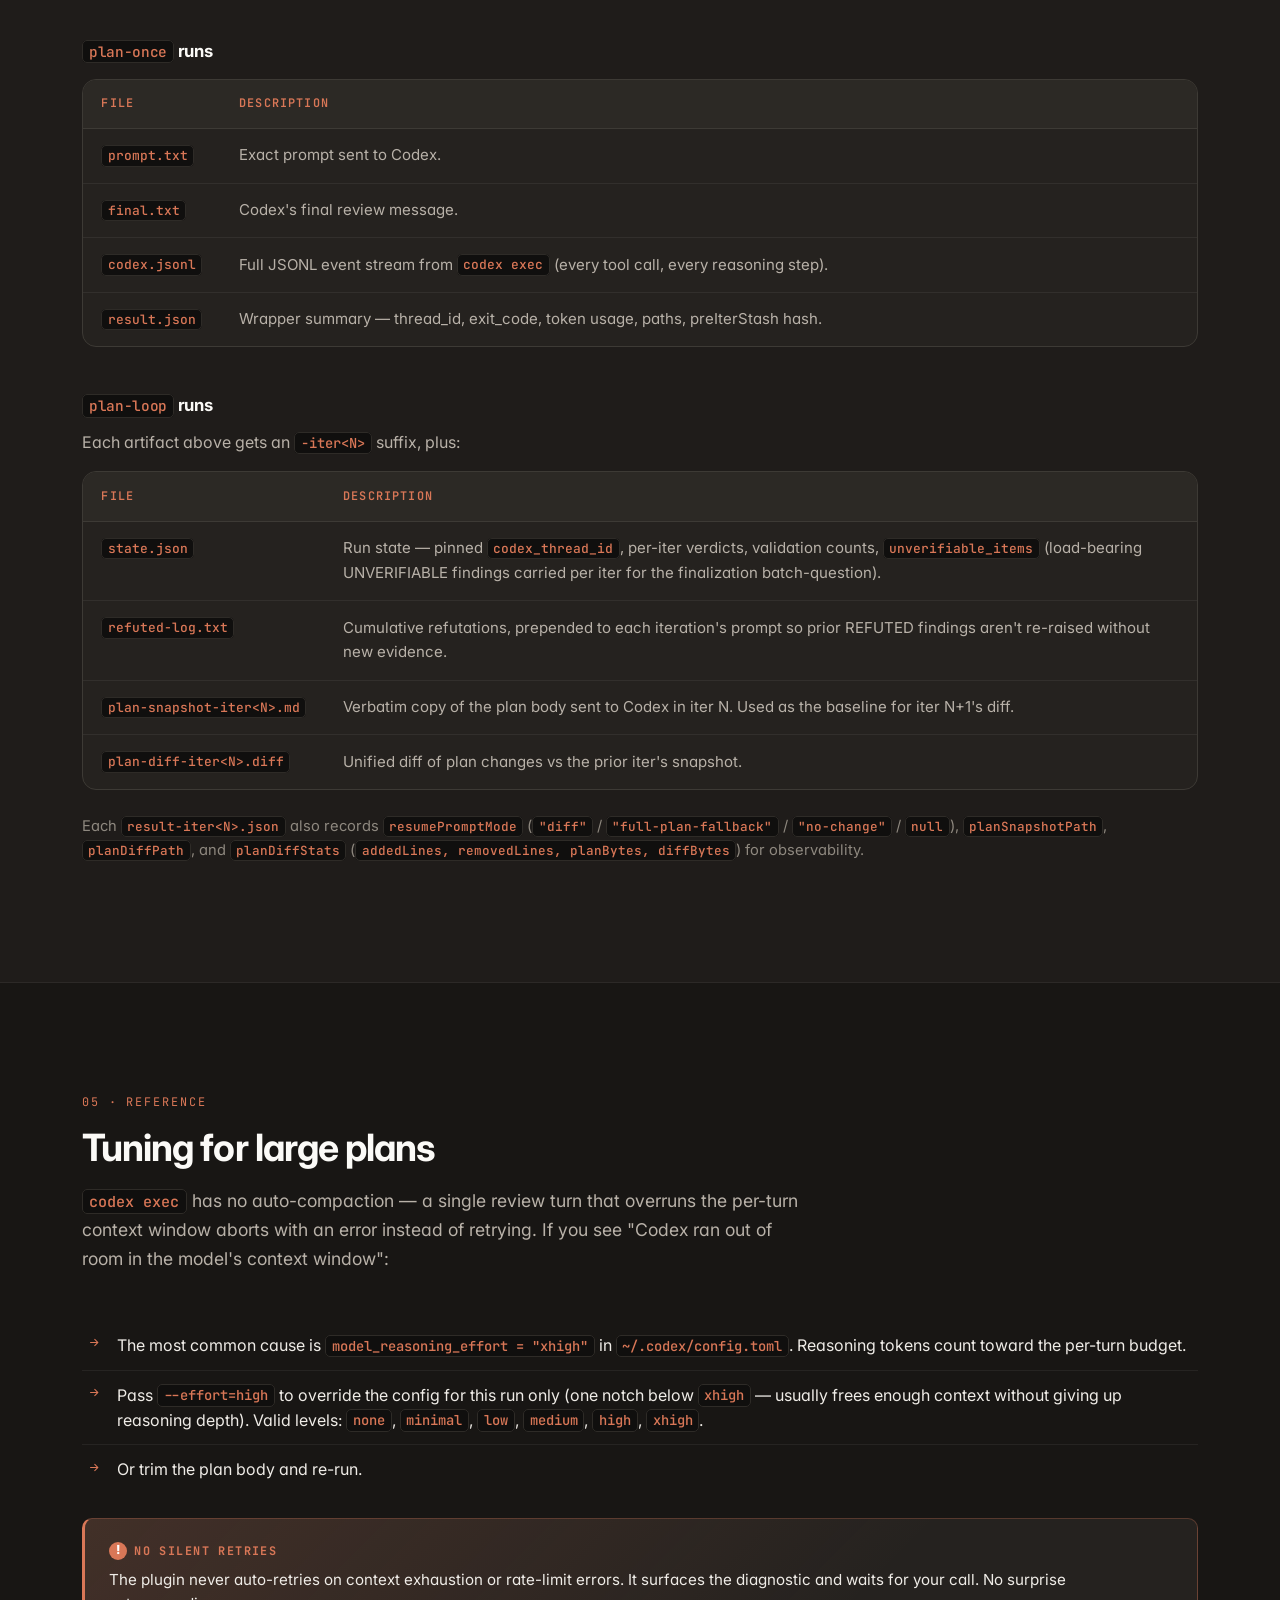
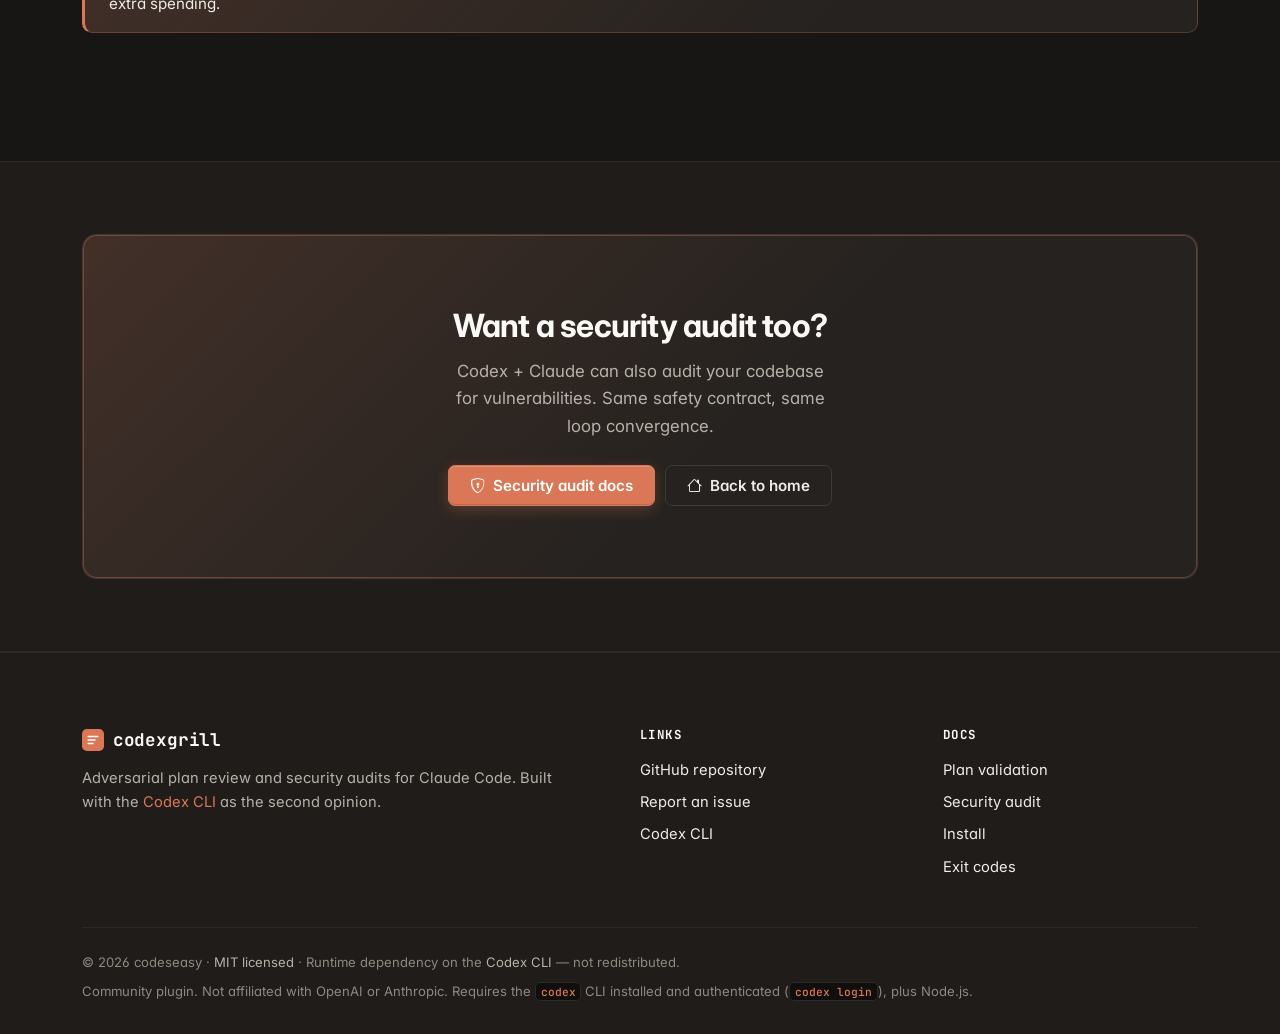
==== commit 80b0e9e5: "chore(release): v1.5.2 — anchor wrapper relative paths to the git repo root (fixes cwd-drift run spl" ====
--- a/docs/plan.html
+++ b/docs/plan.html
@@ -52,7 +52,7 @@
     "url": "https://codexgrill.com/plan.html",
     "mainEntityOfPage": "https://codexgrill.com/plan.html",
     "datePublished": "2026-05-17",
-    "dateModified": "2026-05-26",
+    "dateModified": "2026-06-04",
     "inLanguage": "en-US",
     "proficiencyLevel": "Expert",
     "author": { "@type": "Organization", "name": "codeseasy", "url": "https://github.com/codeseasy" },
@@ -106,7 +106,7 @@
         </svg>
       </span>
       <span class="cg-brand-name">codexgrill</span>
-      <span class="cg-brand-version">v1.5.1</span>
+      <span class="cg-brand-version">v1.5.2</span>
     </a>
 
     <ul class="cg-nav-links" id="nav-links">
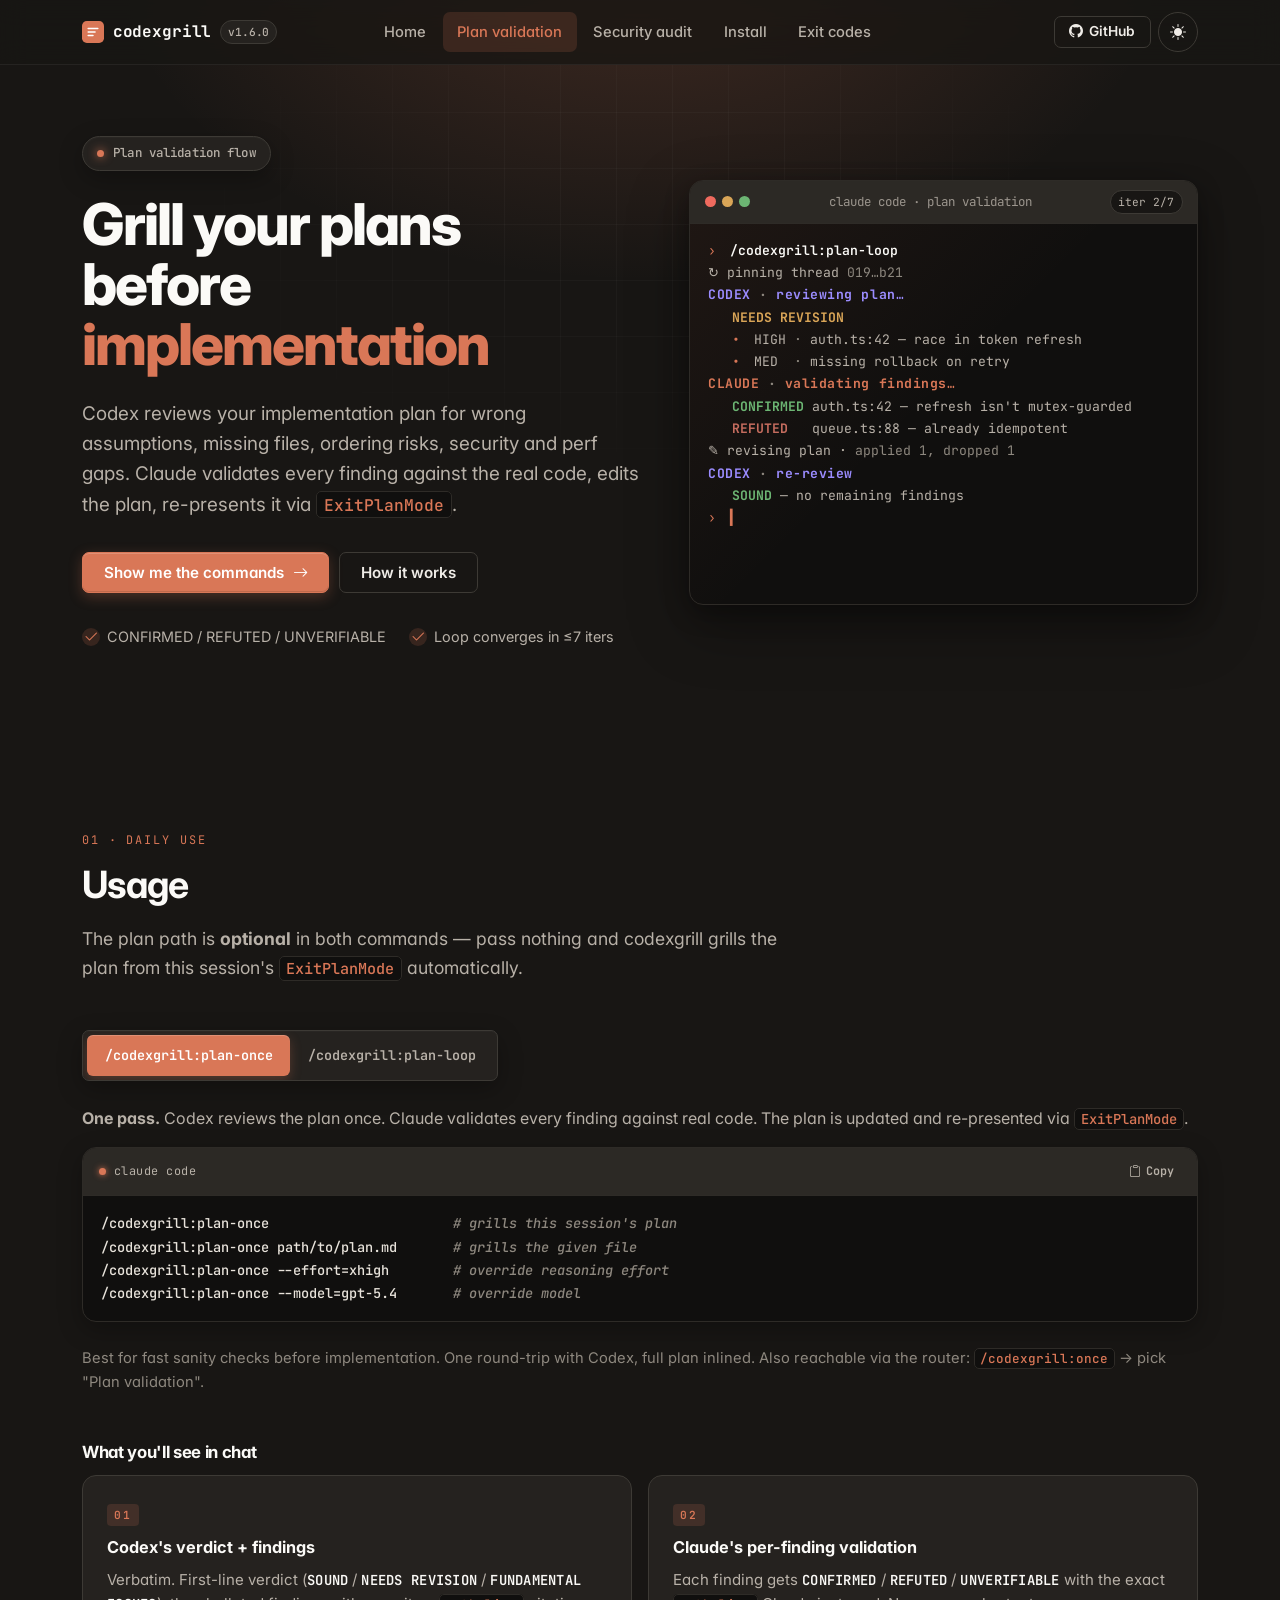
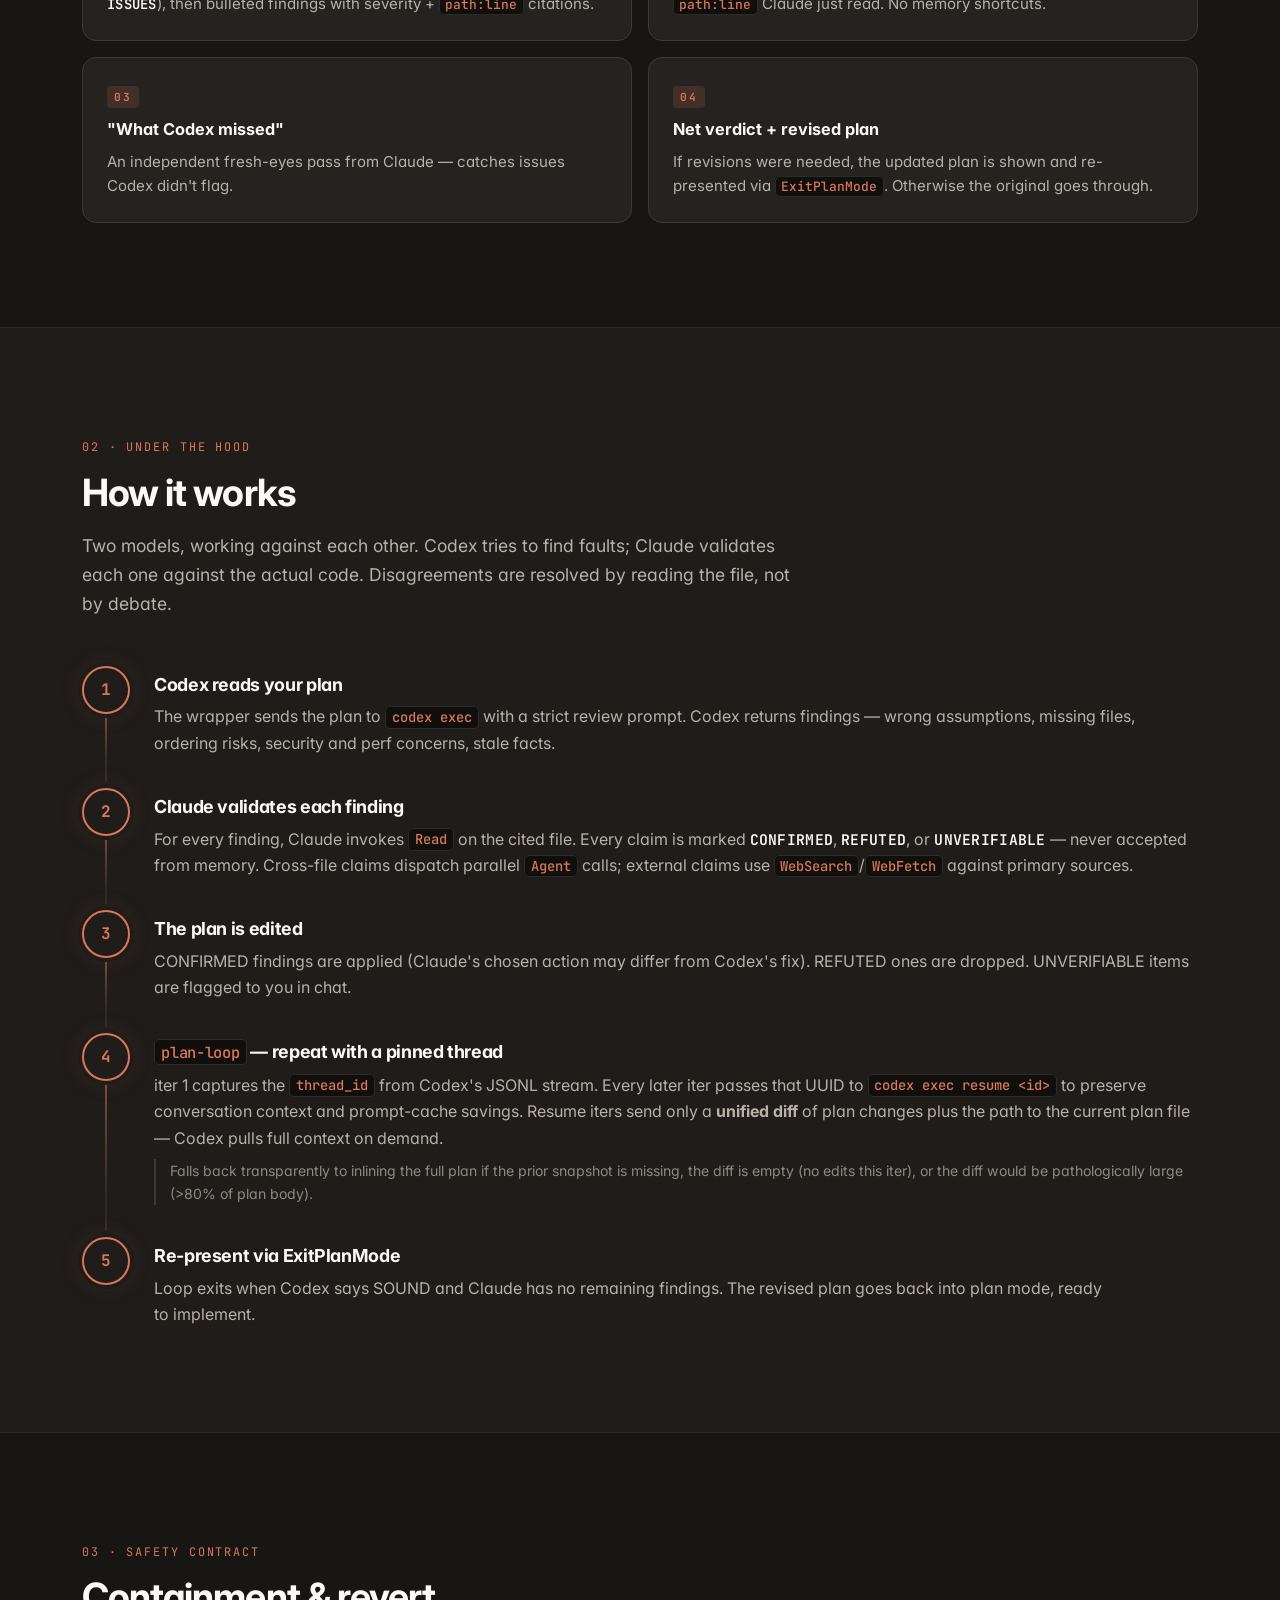
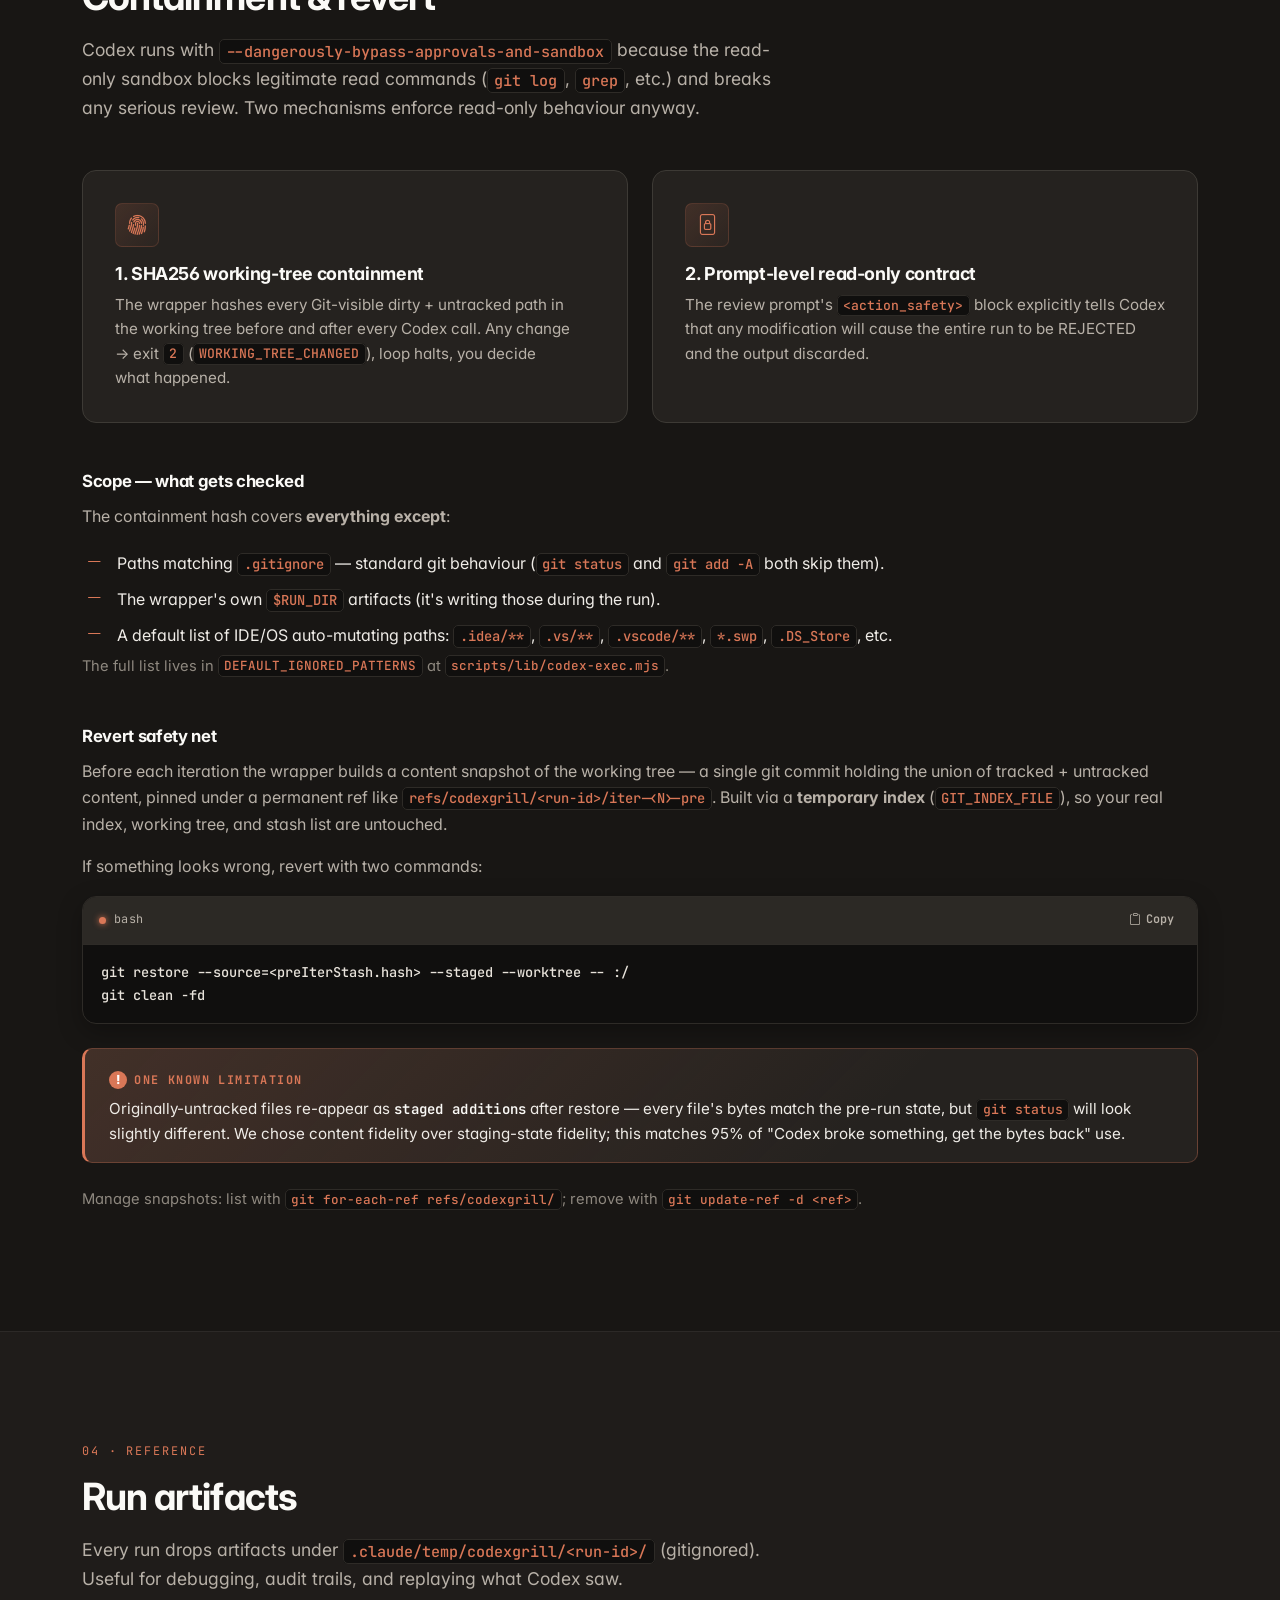
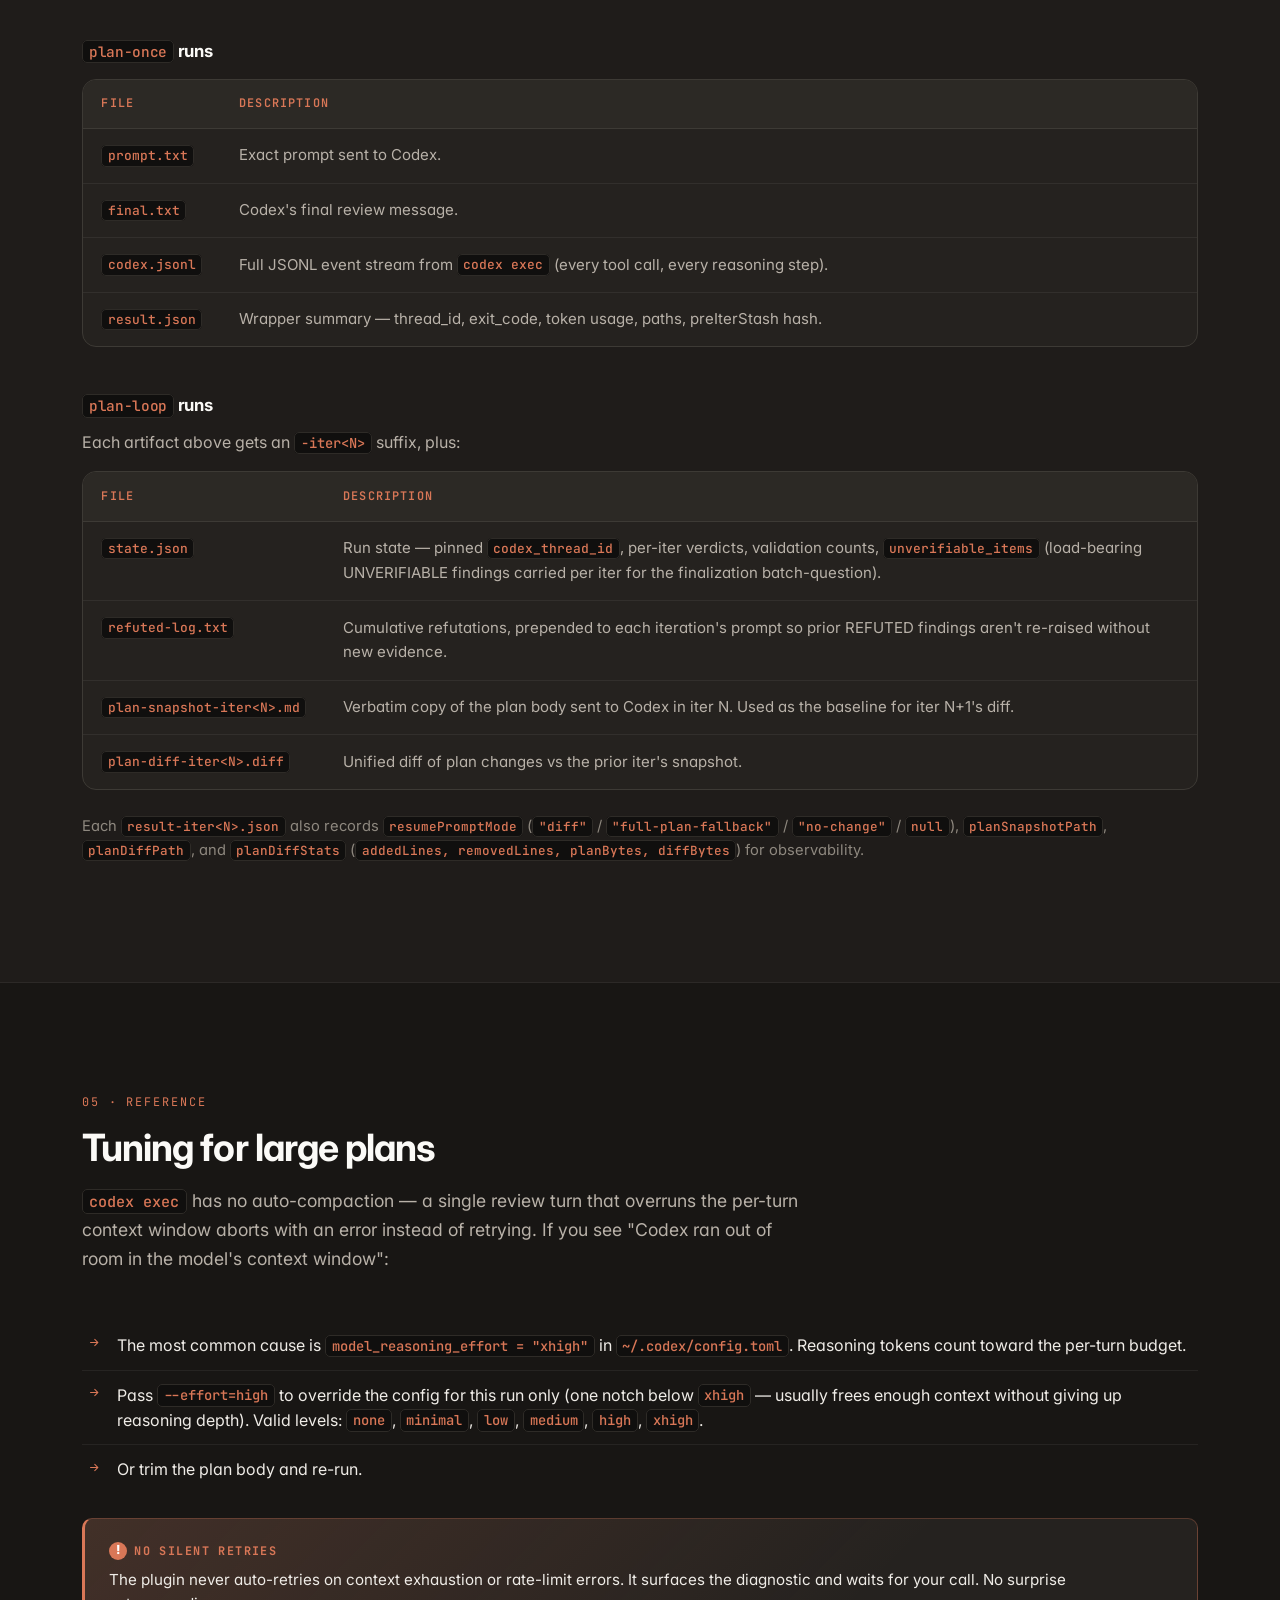
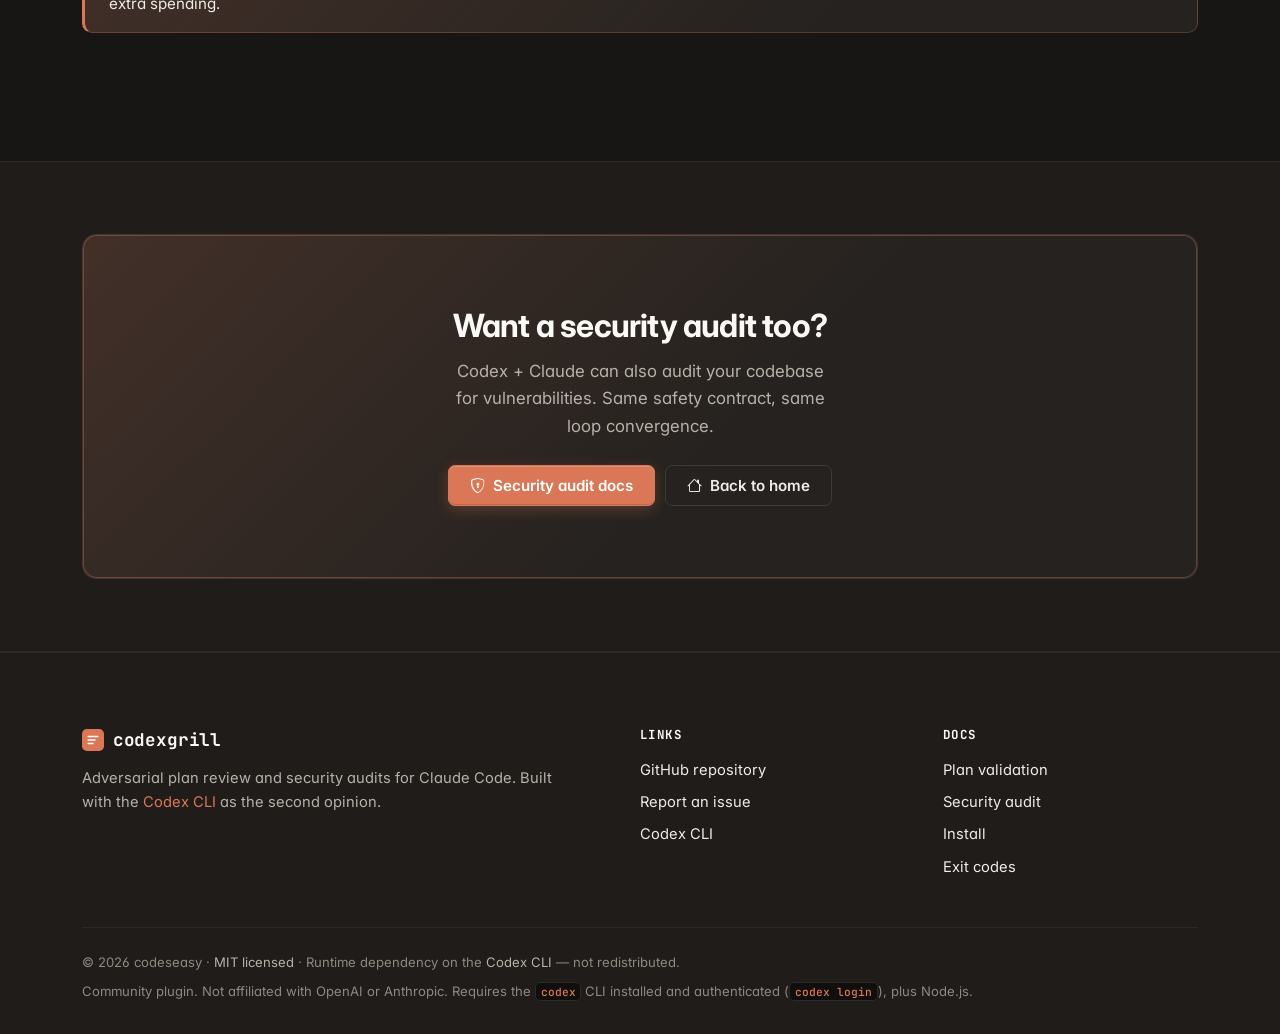
==== commit 01d3d978: "chore(release): v1.6.0 — chat-deliverables contract: print Codex review + Claude validation in full " ====
--- a/docs/plan.html
+++ b/docs/plan.html
@@ -106,7 +106,7 @@
         </svg>
       </span>
       <span class="cg-brand-name">codexgrill</span>
-      <span class="cg-brand-version">v1.5.2</span>
+      <span class="cg-brand-version">v1.6.0</span>
     </a>
 
     <ul class="cg-nav-links" id="nav-links">
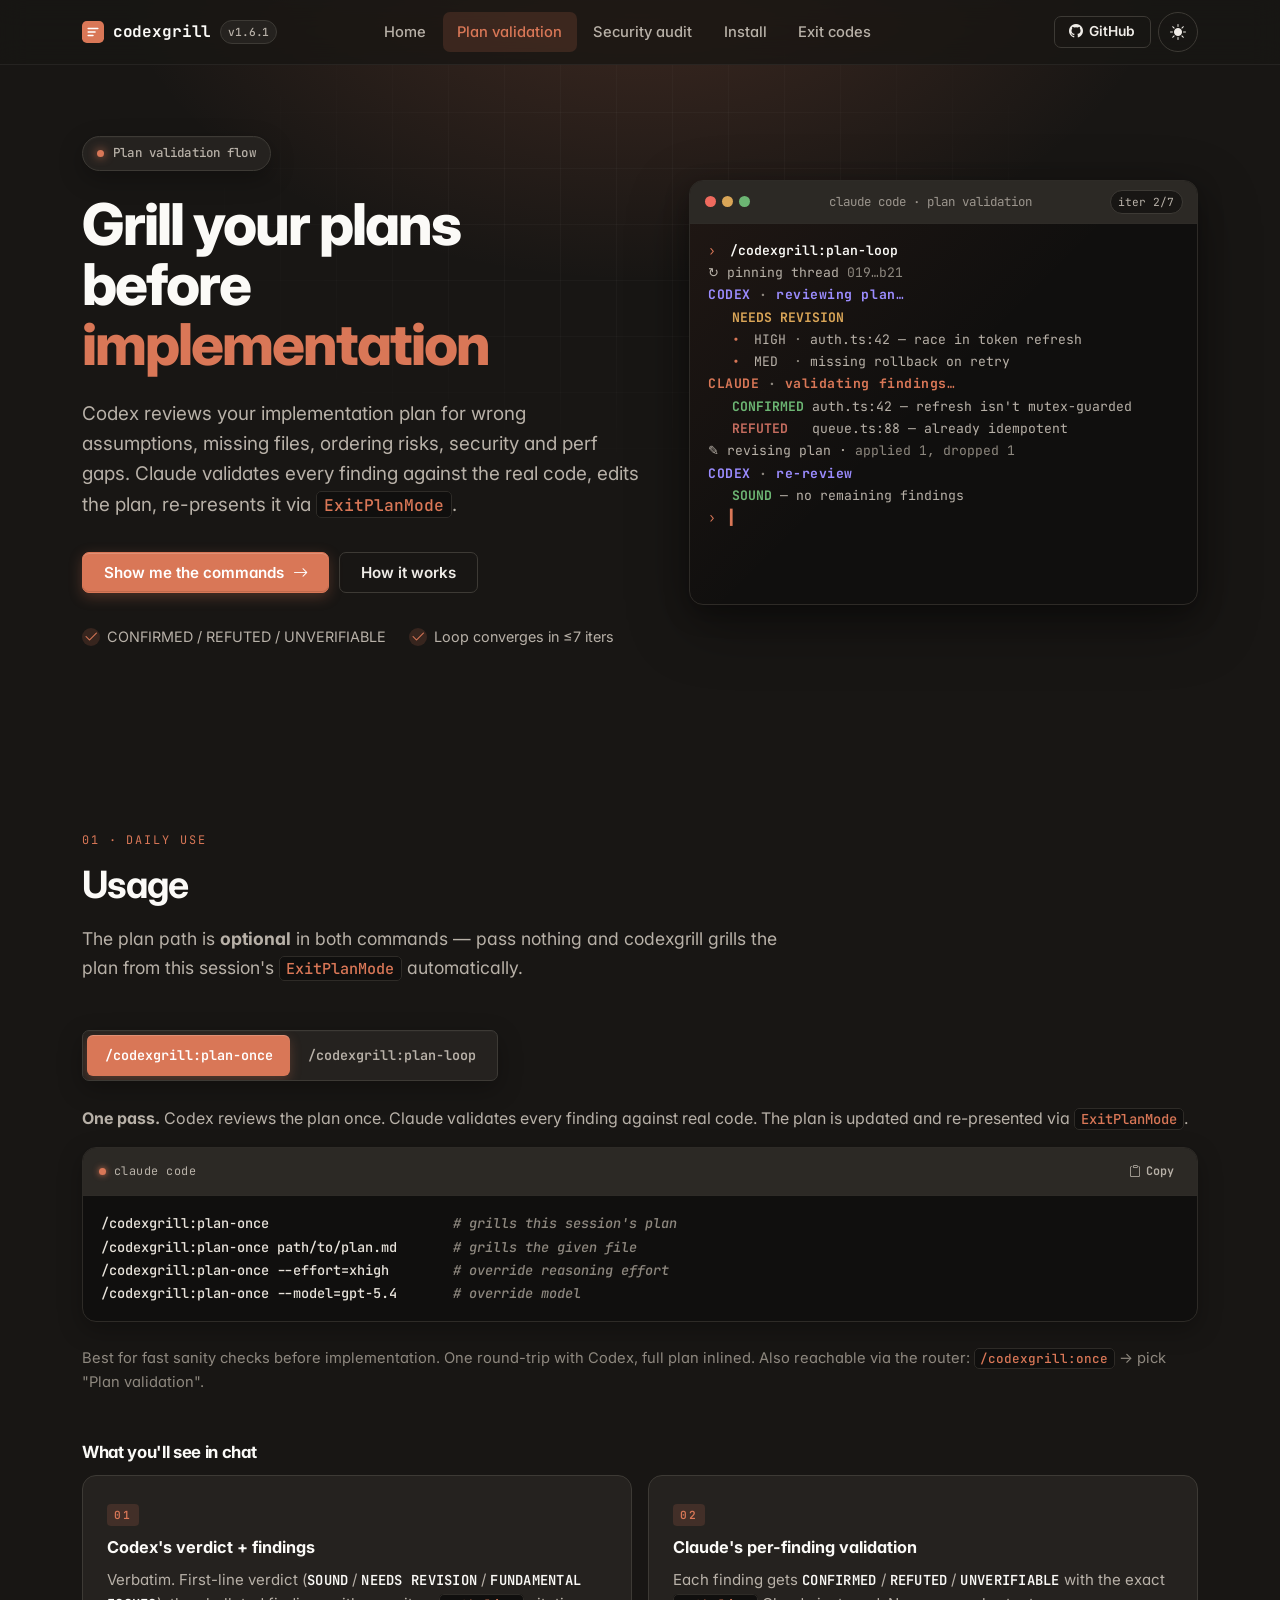
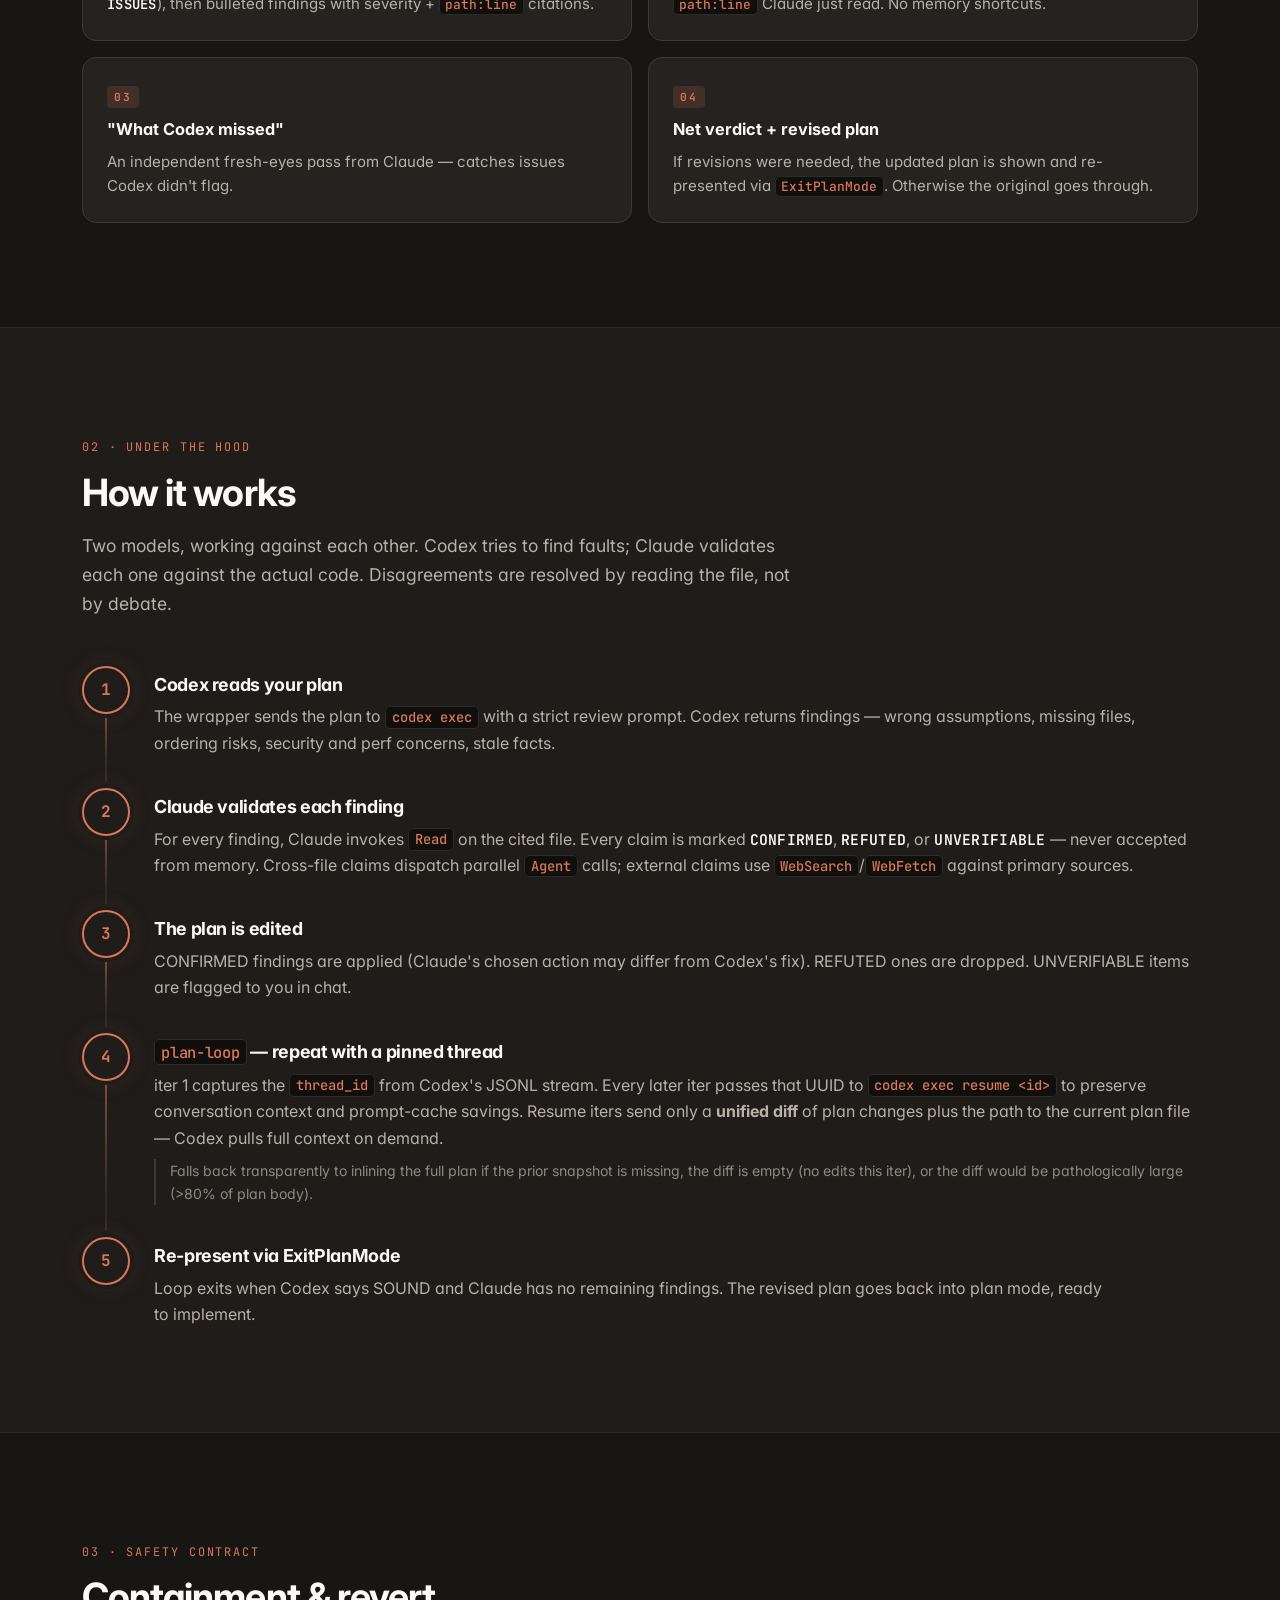
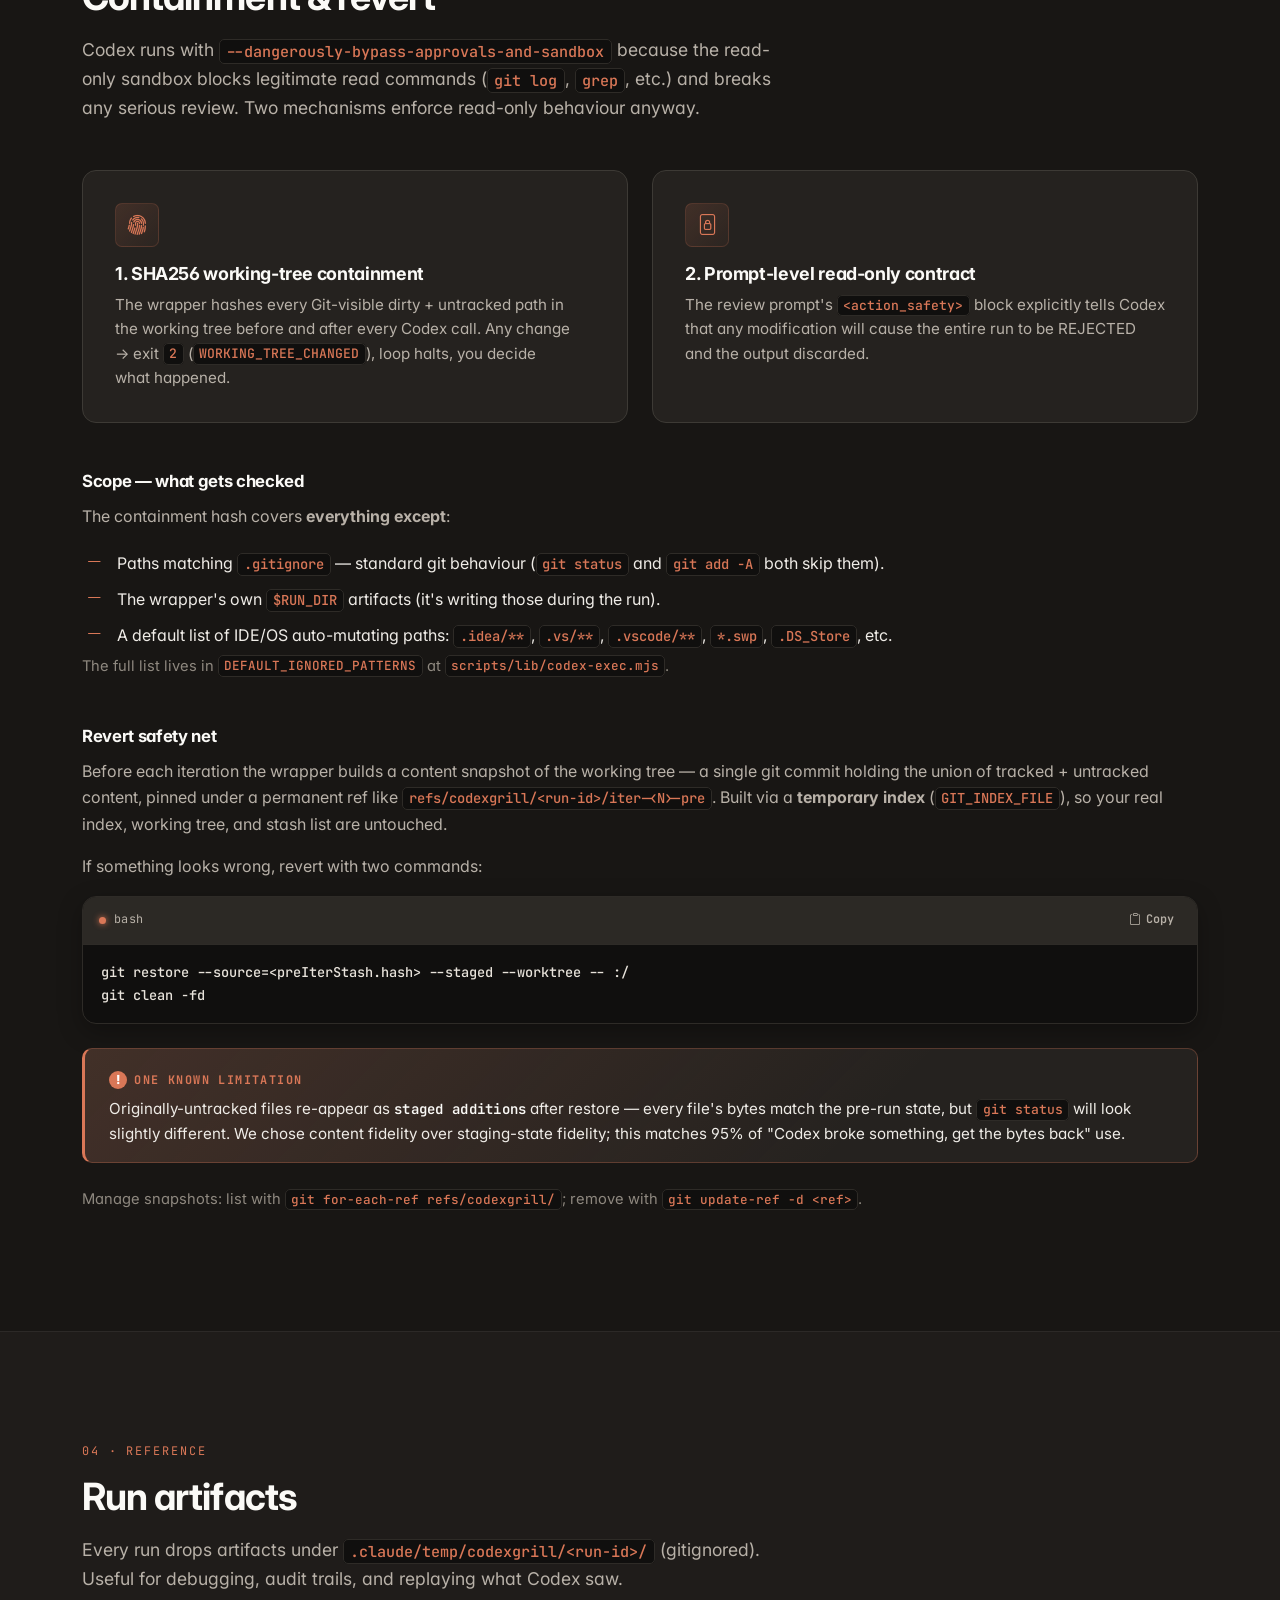
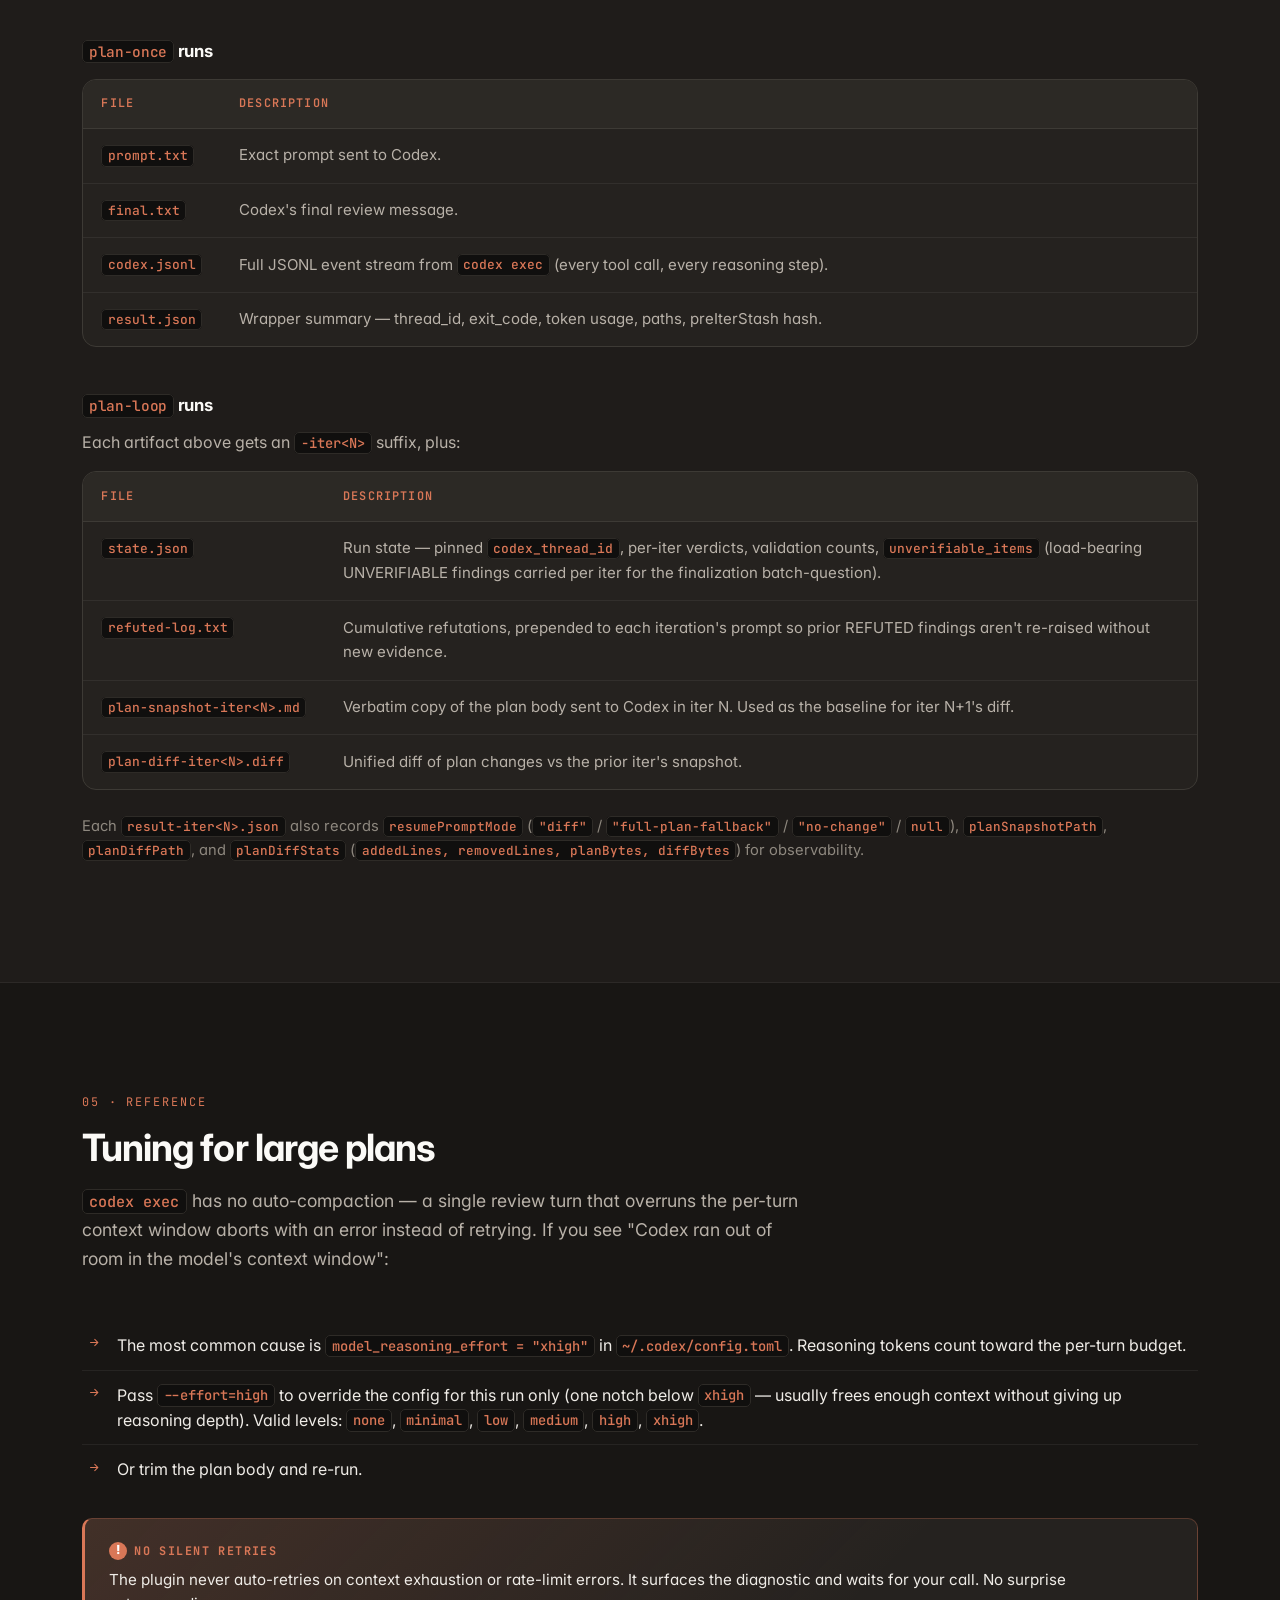
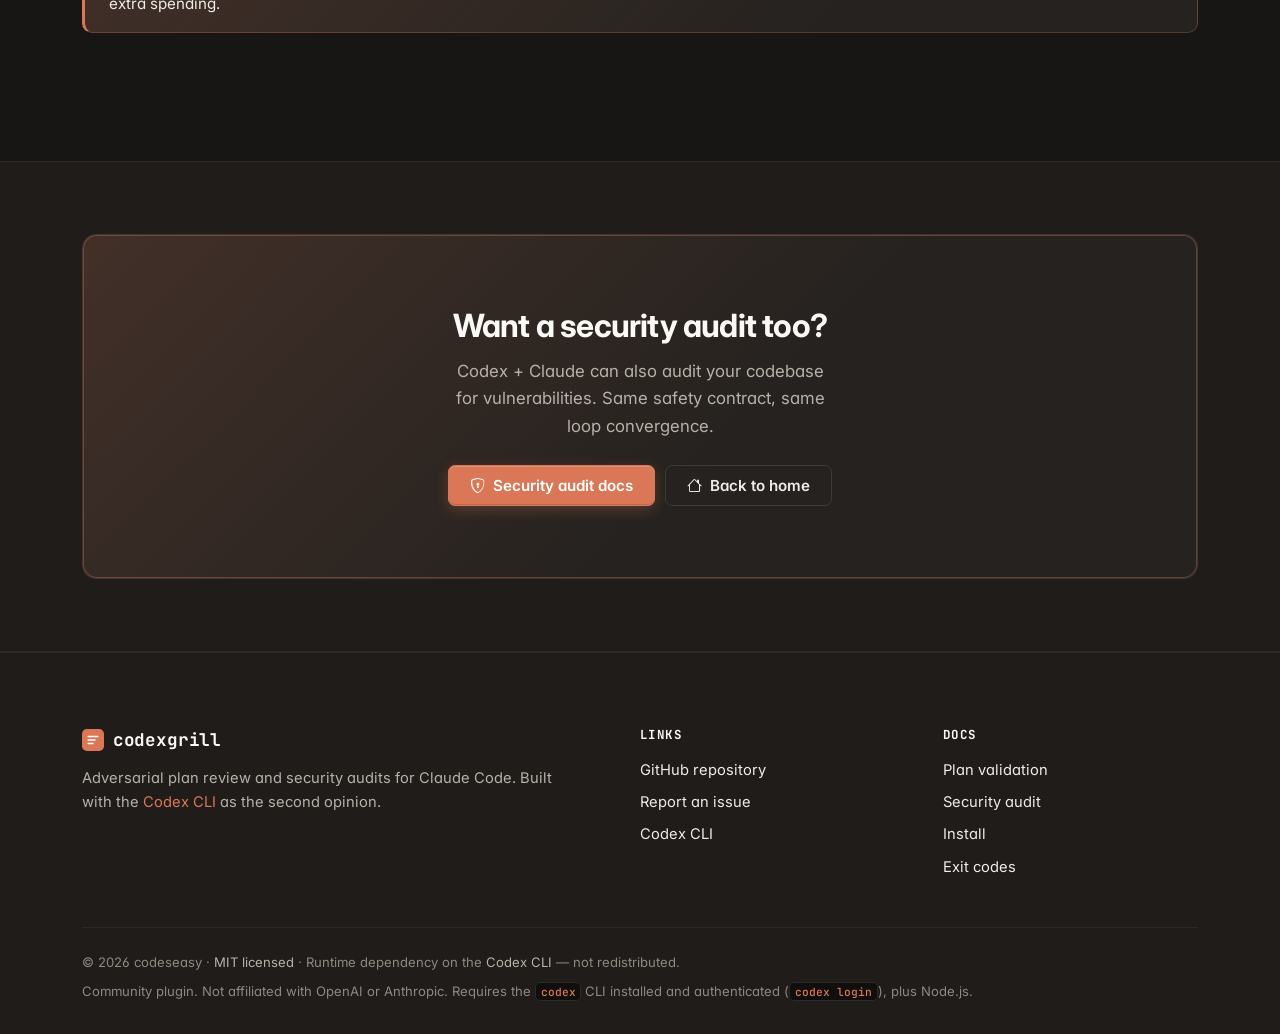
==== commit 9e64554f: "chore(release): v1.6.1 — gate tool calls on printing the review/validation sections; assert mid-turn" ====
--- a/docs/plan.html
+++ b/docs/plan.html
@@ -106,7 +106,7 @@
         </svg>
       </span>
       <span class="cg-brand-name">codexgrill</span>
-      <span class="cg-brand-version">v1.6.0</span>
+      <span class="cg-brand-version">v1.6.1</span>
     </a>
 
     <ul class="cg-nav-links" id="nav-links">
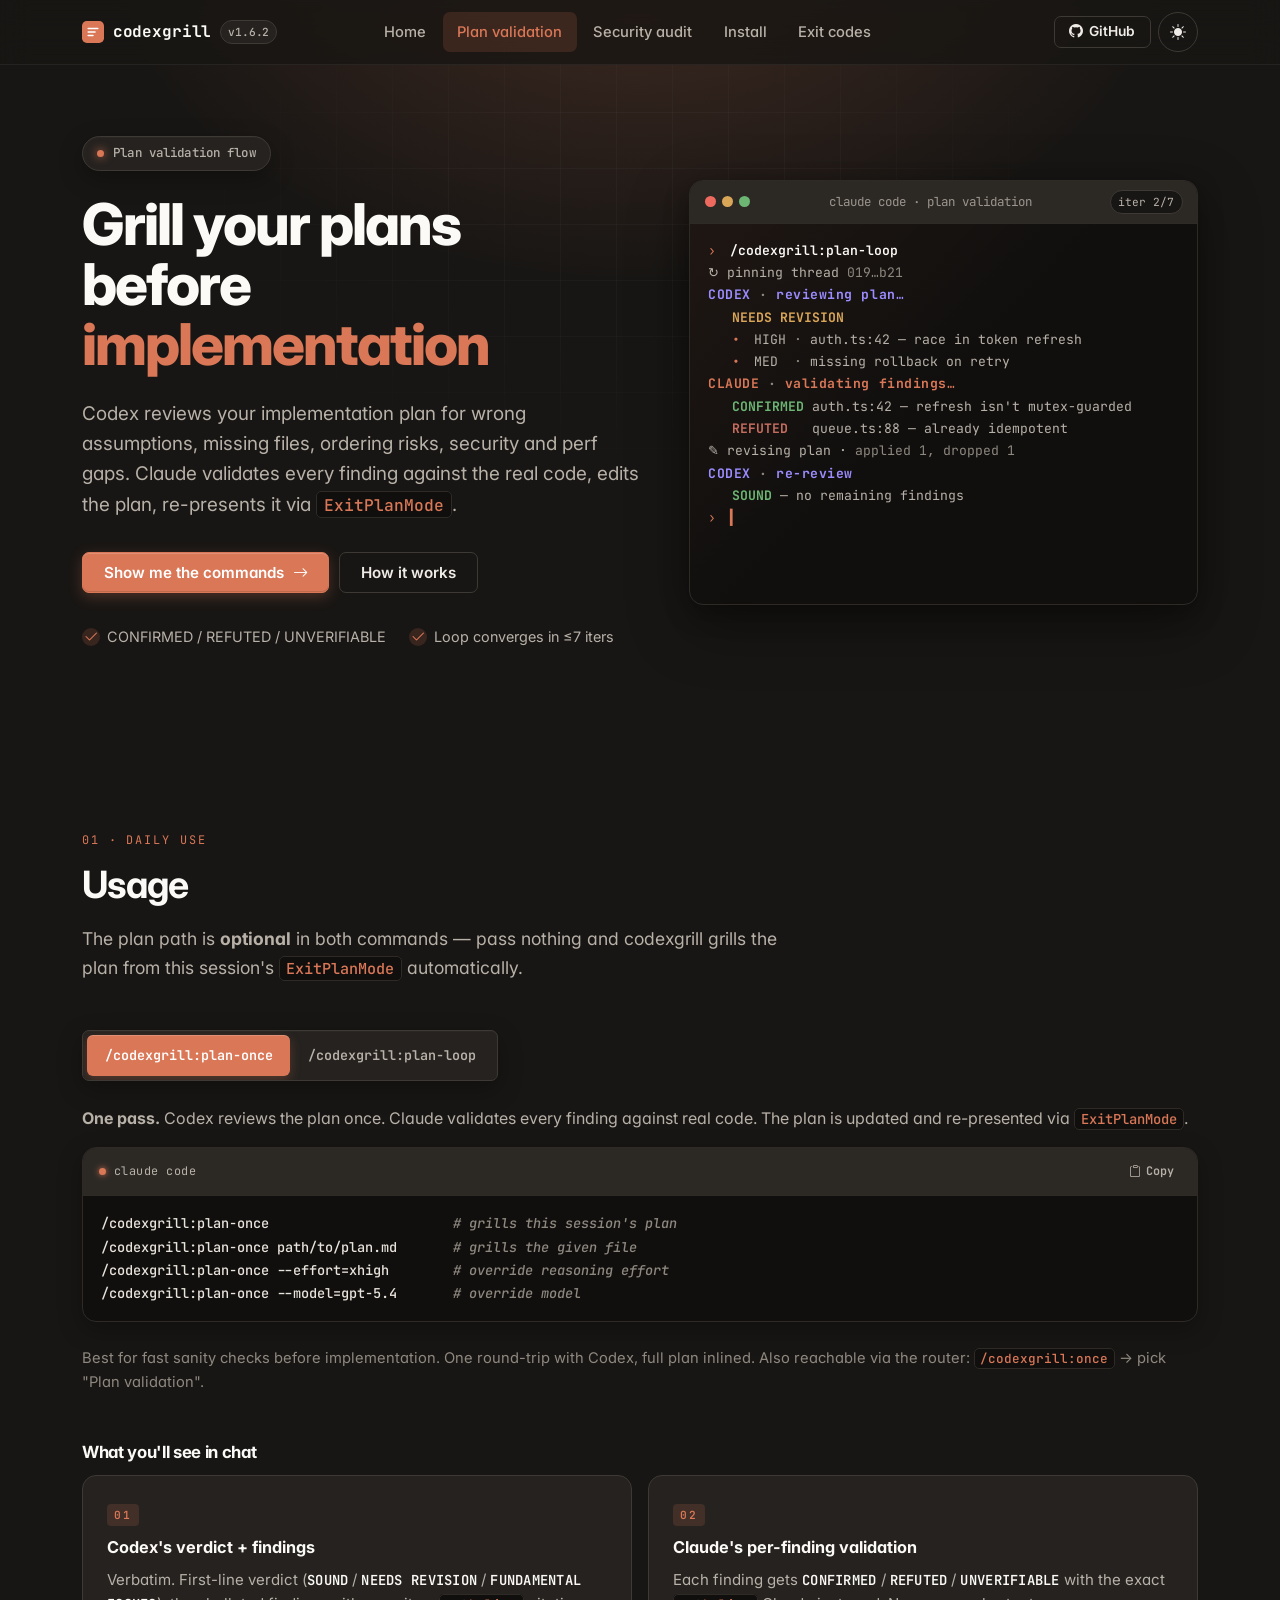
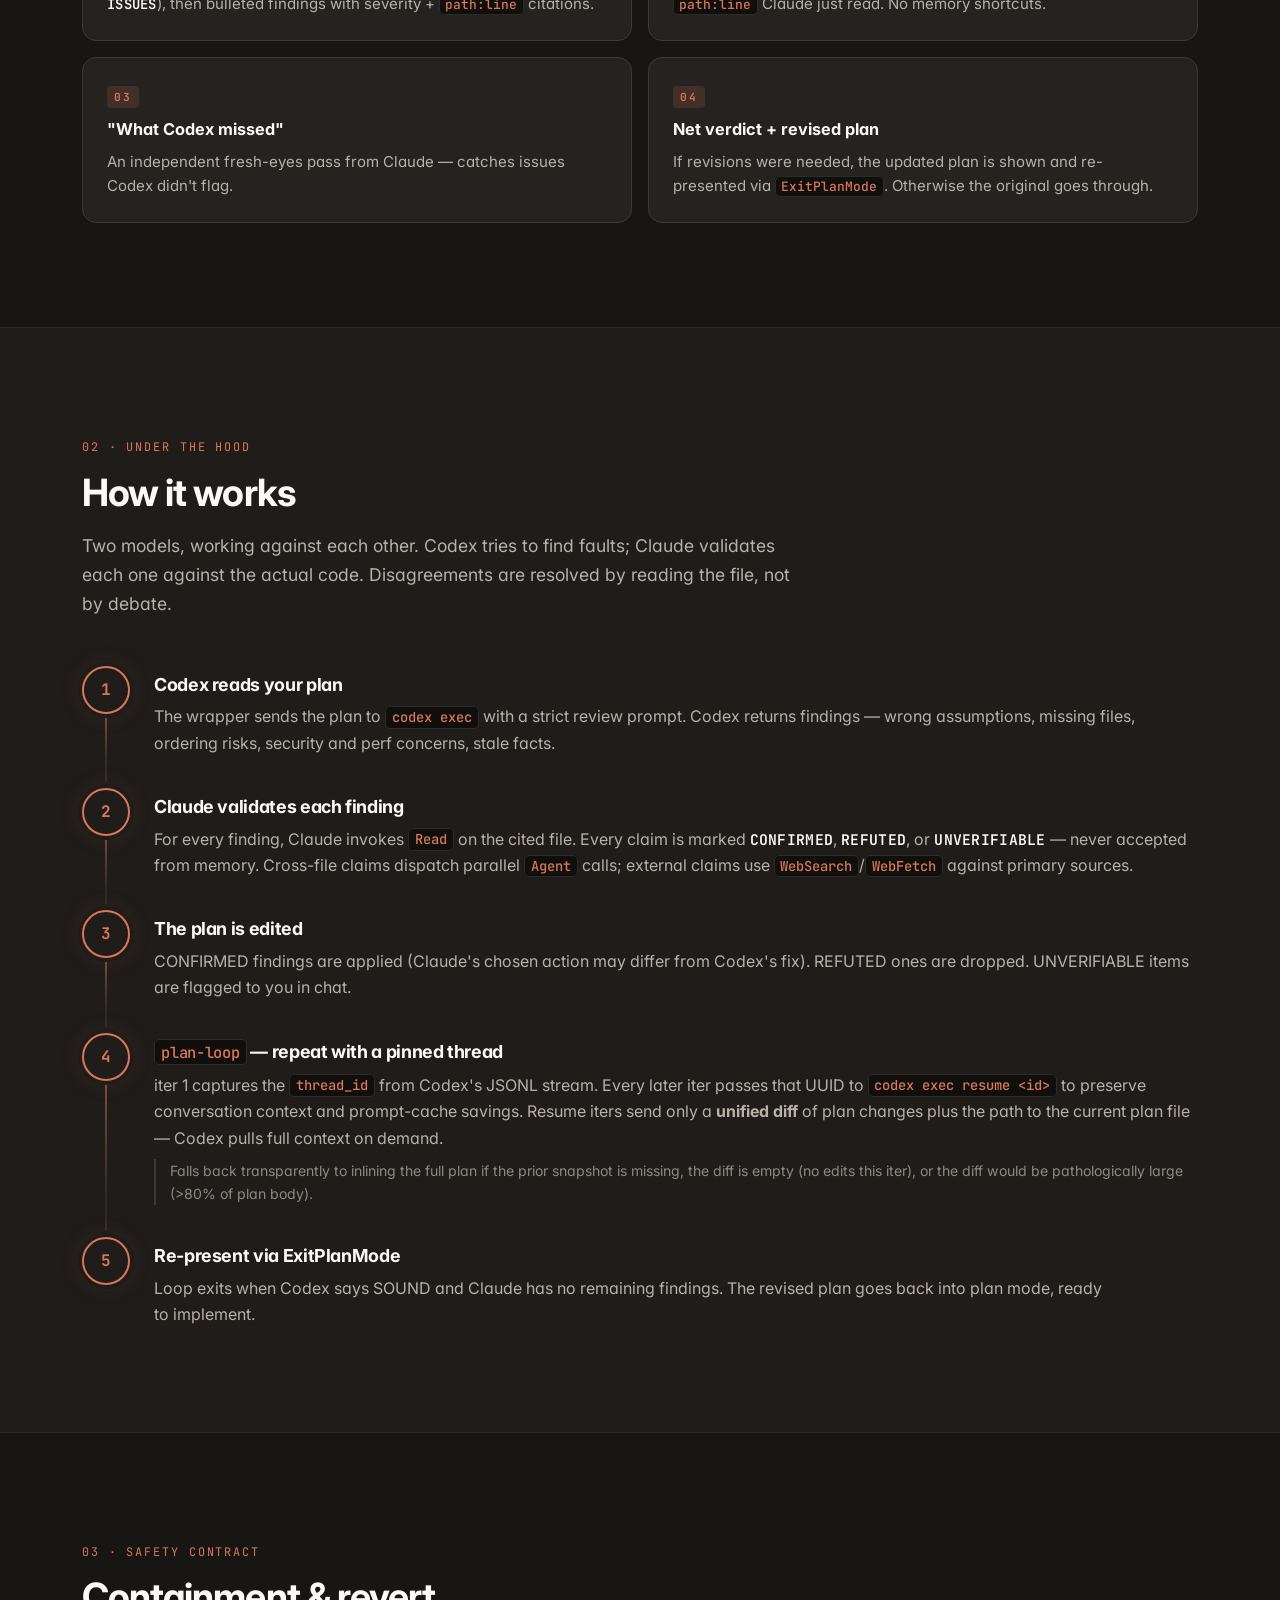
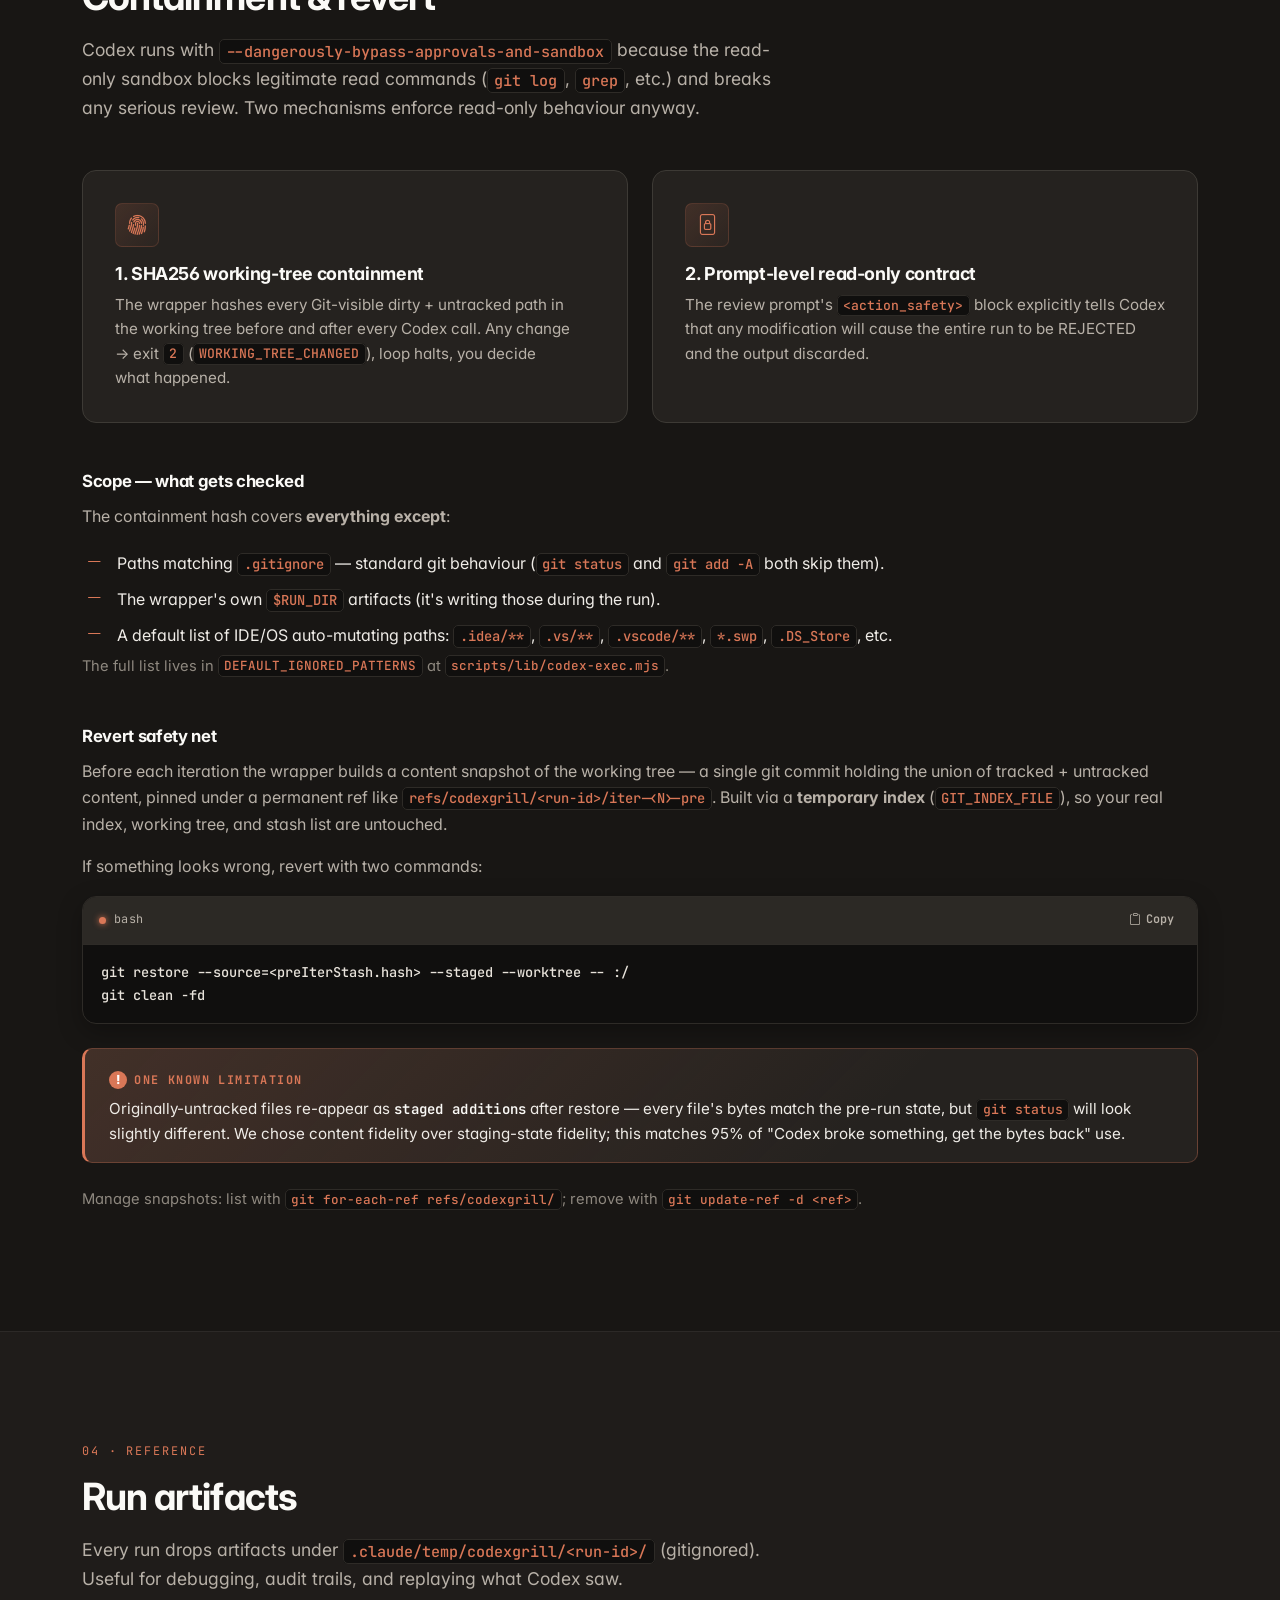
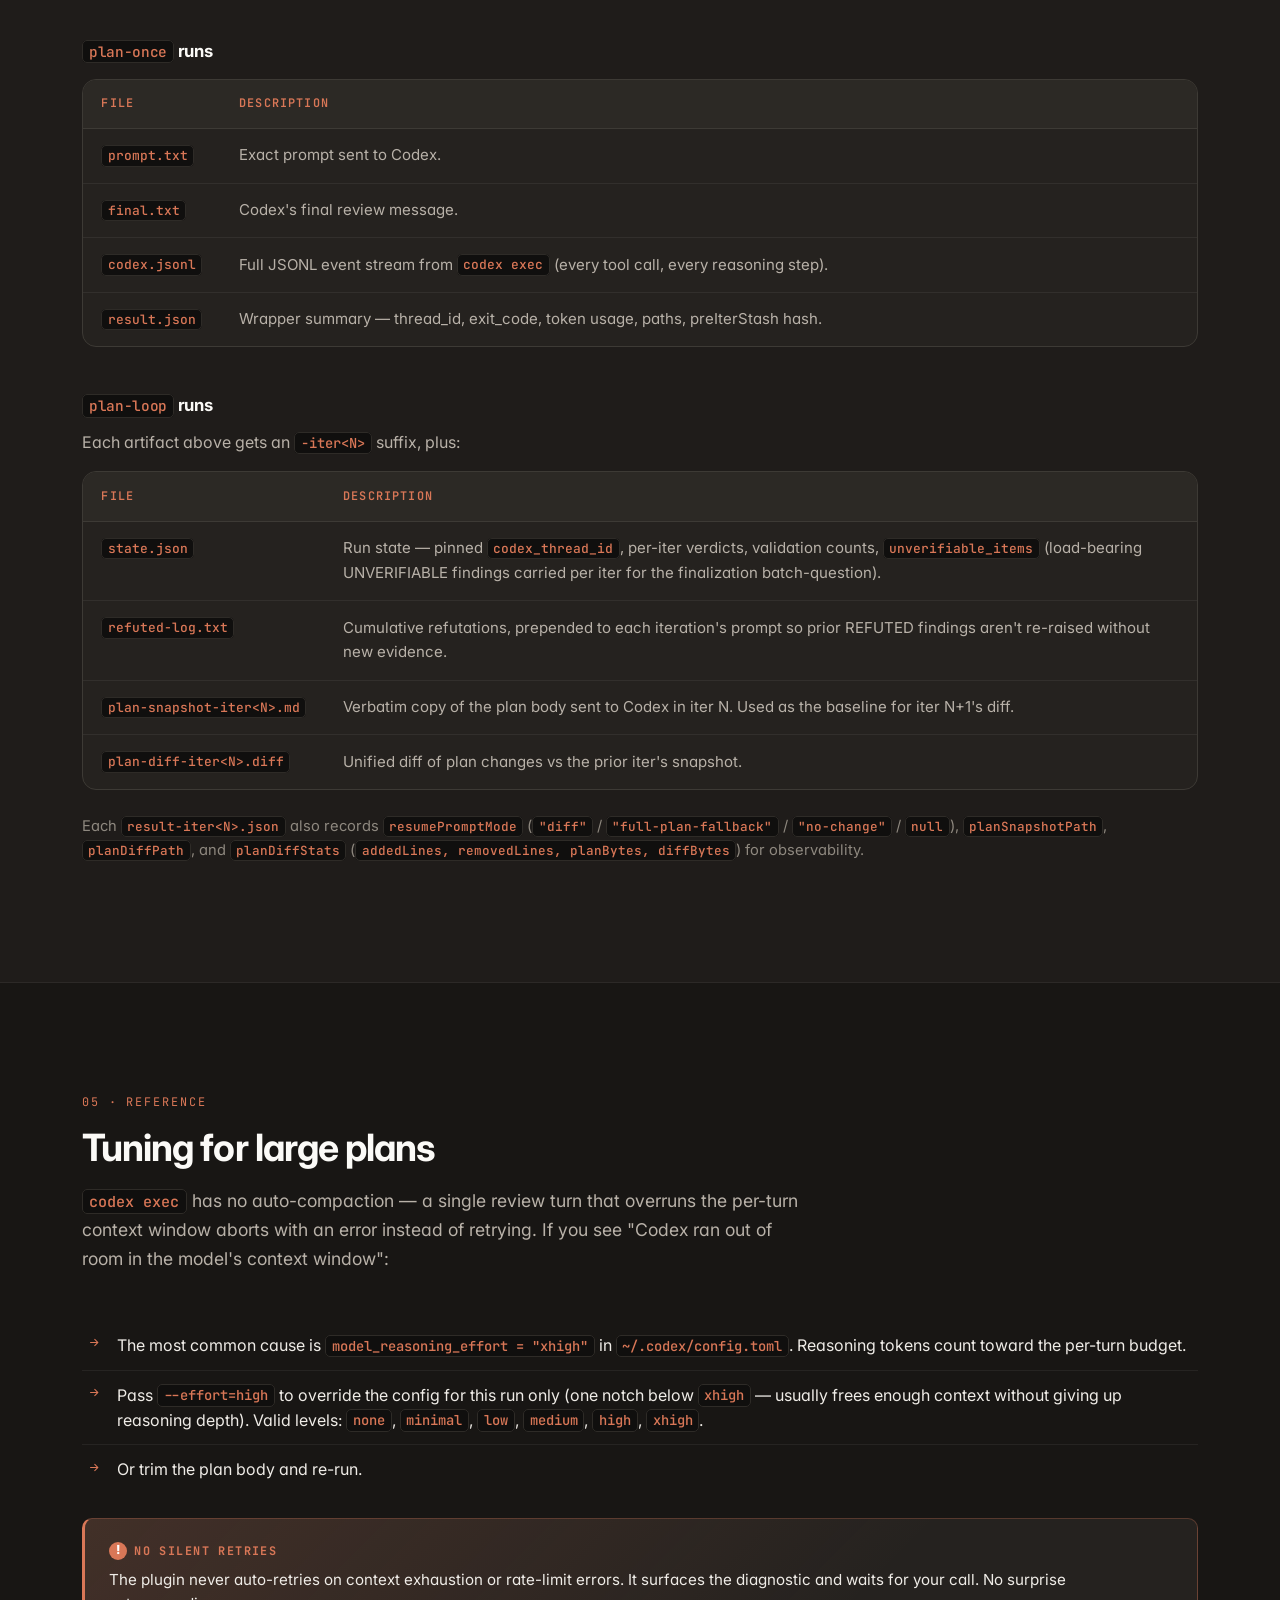
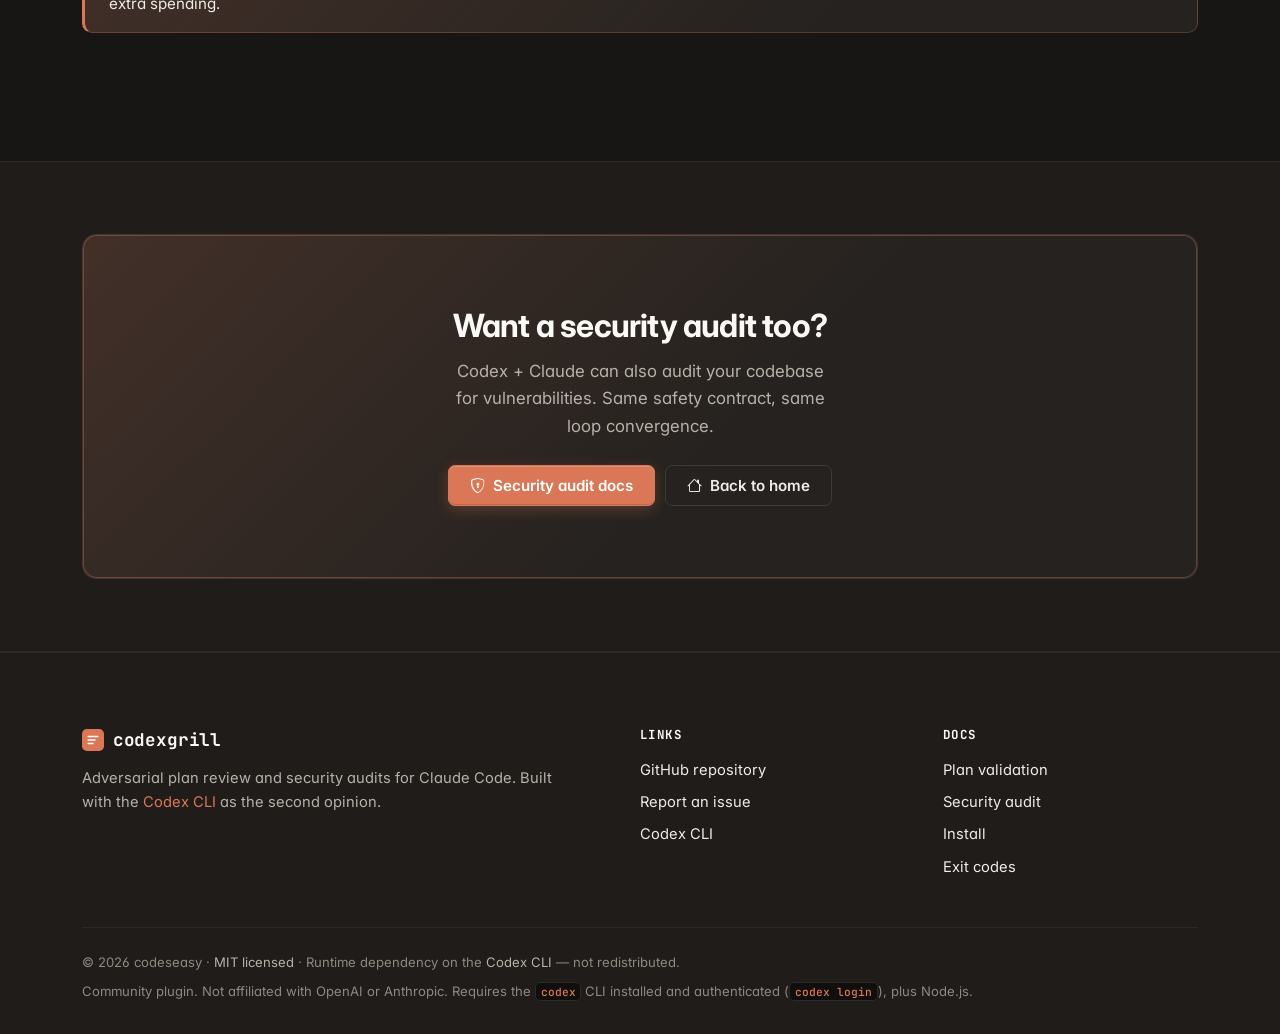
==== commit 8ea5b0e3: "chore(release): v1.6.2 — fix "wait" wording that stalled the loop after Claude validation The loop r" ====
--- a/docs/plan.html
+++ b/docs/plan.html
@@ -106,7 +106,7 @@
         </svg>
       </span>
       <span class="cg-brand-name">codexgrill</span>
-      <span class="cg-brand-version">v1.6.1</span>
+      <span class="cg-brand-version">v1.6.2</span>
     </a>
 
     <ul class="cg-nav-links" id="nav-links">
